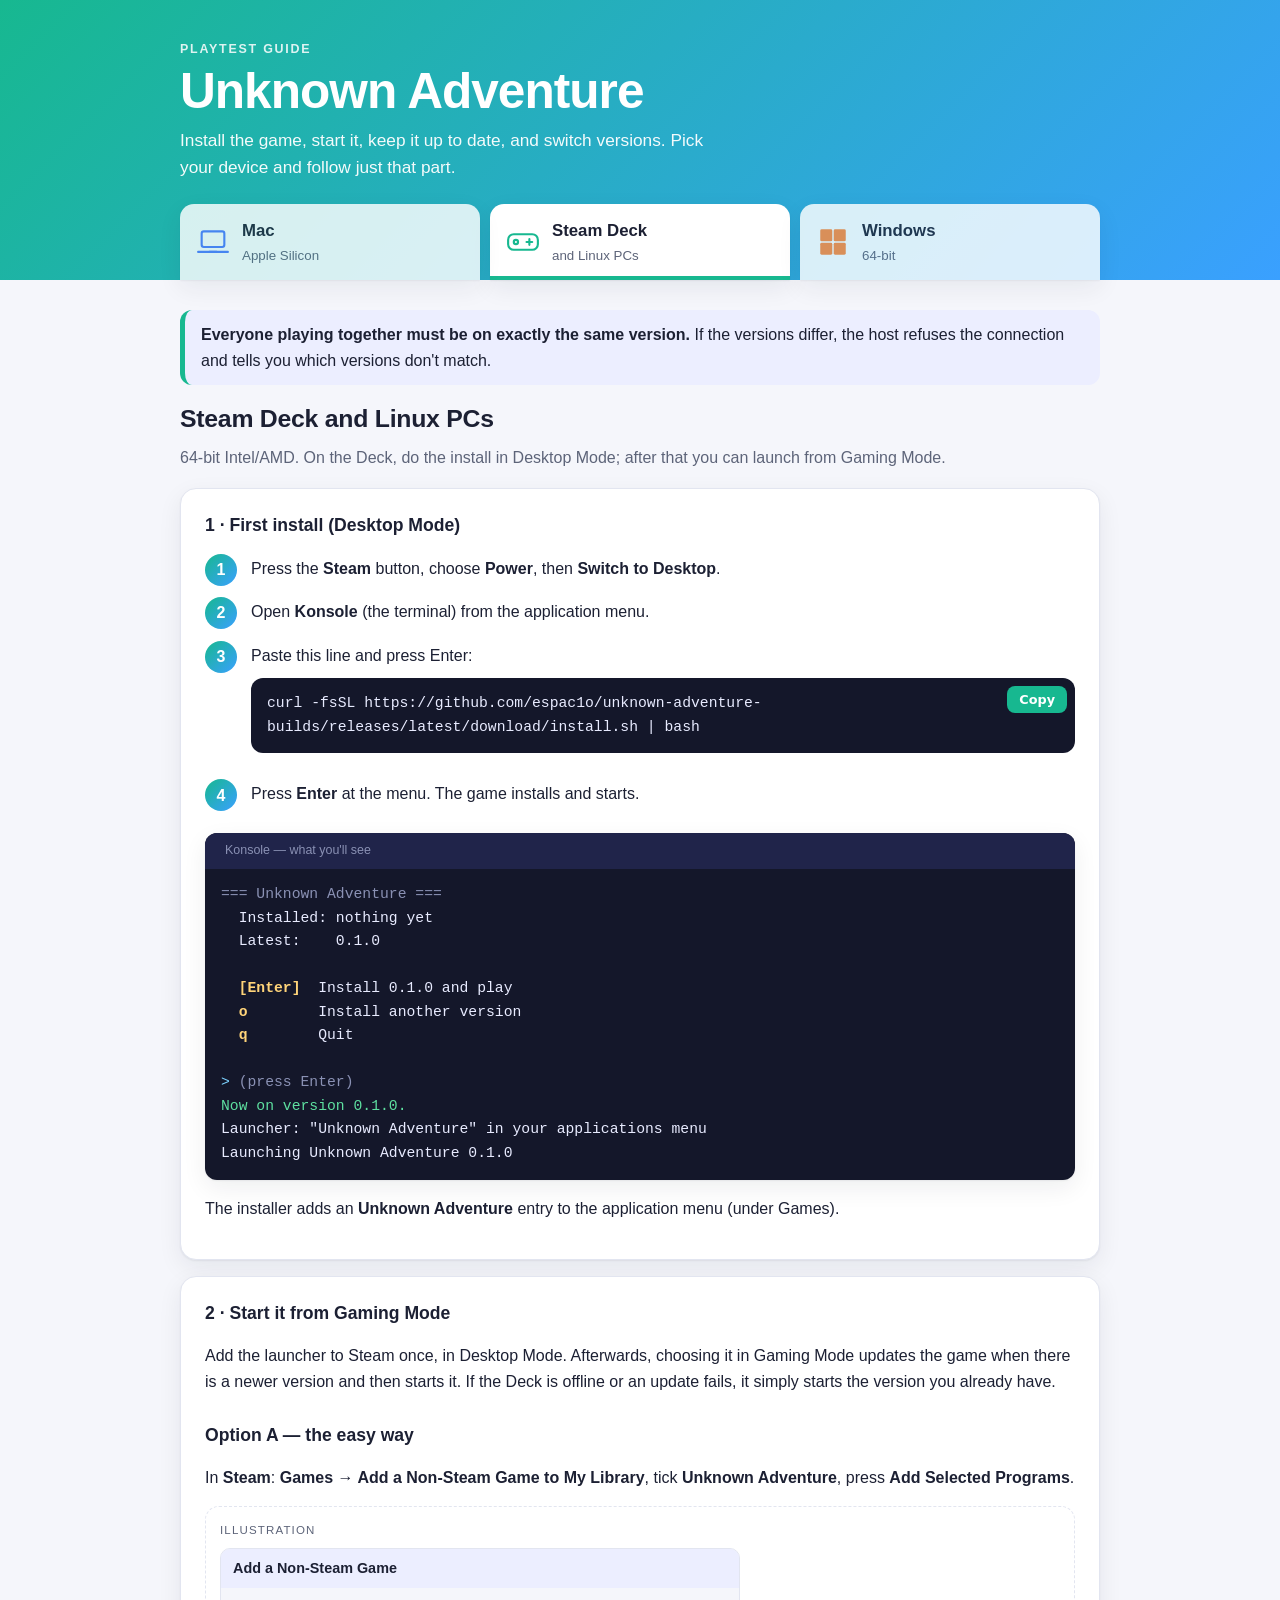
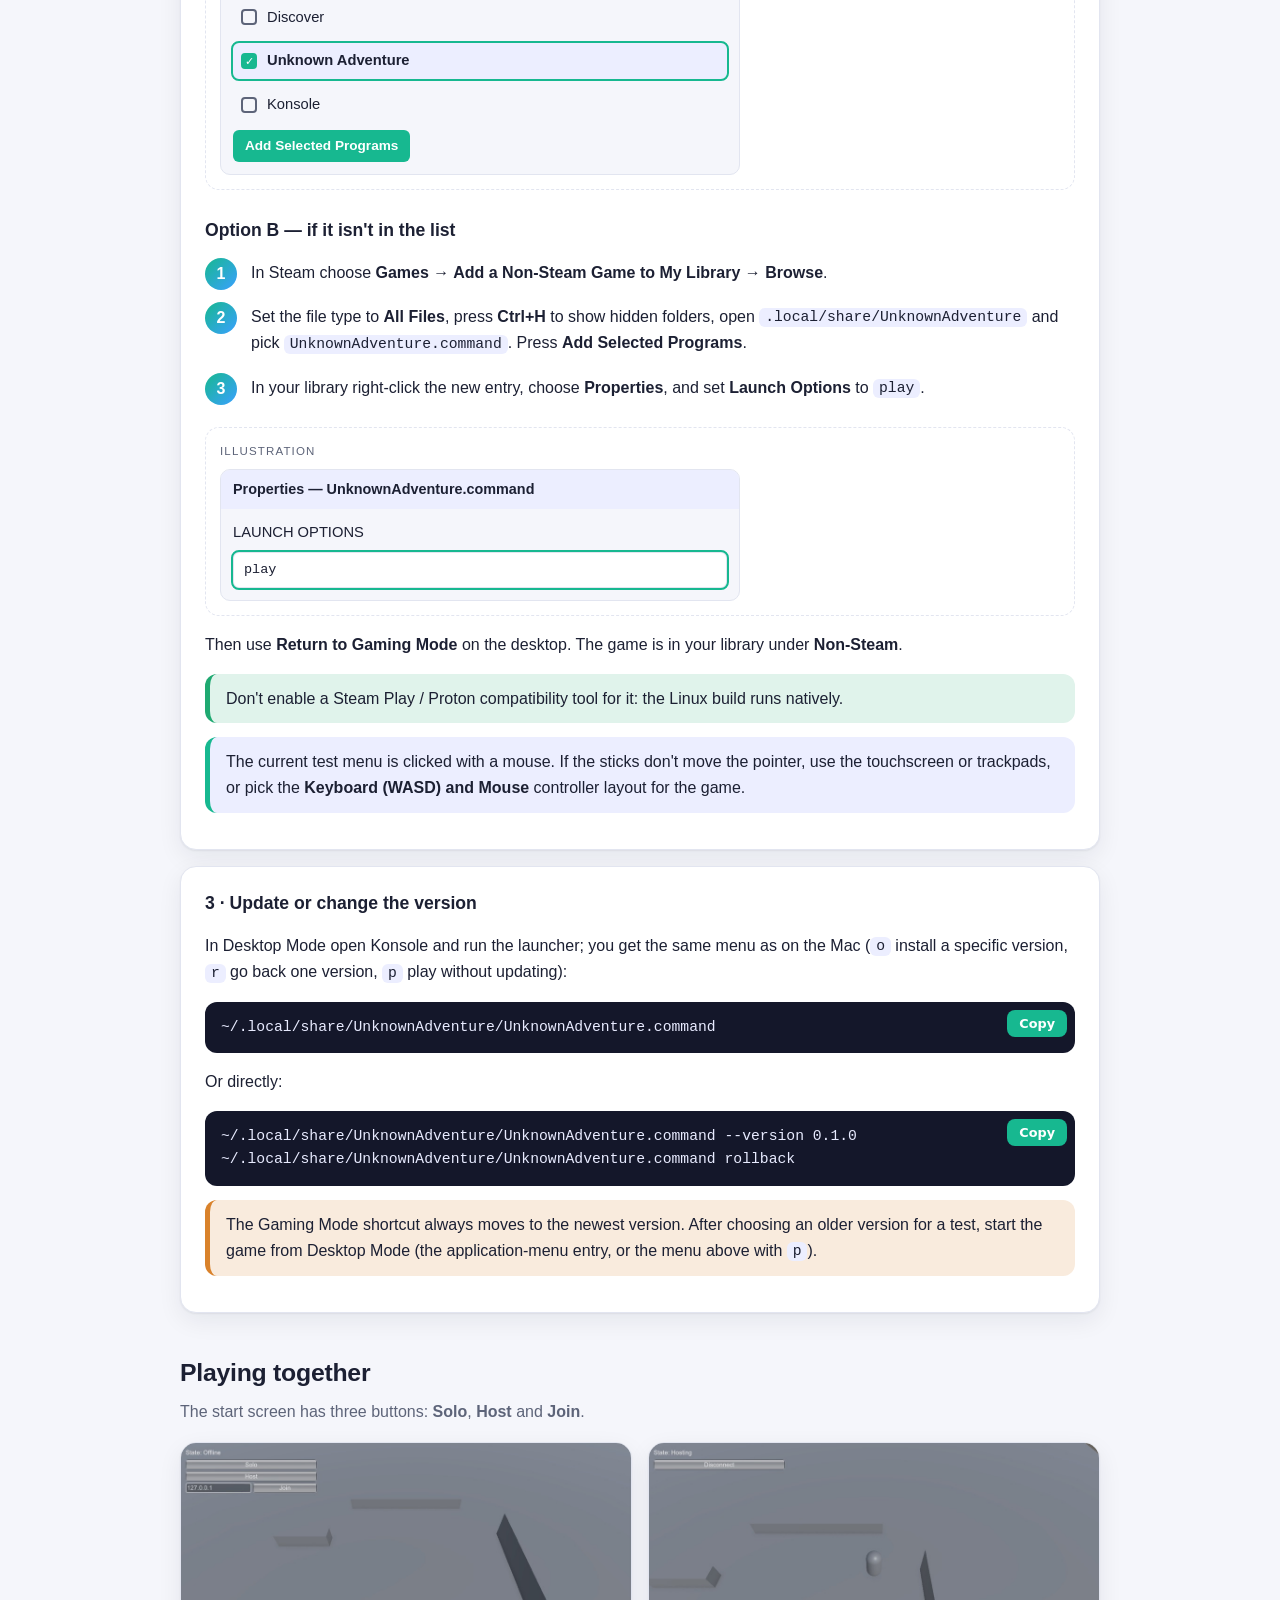
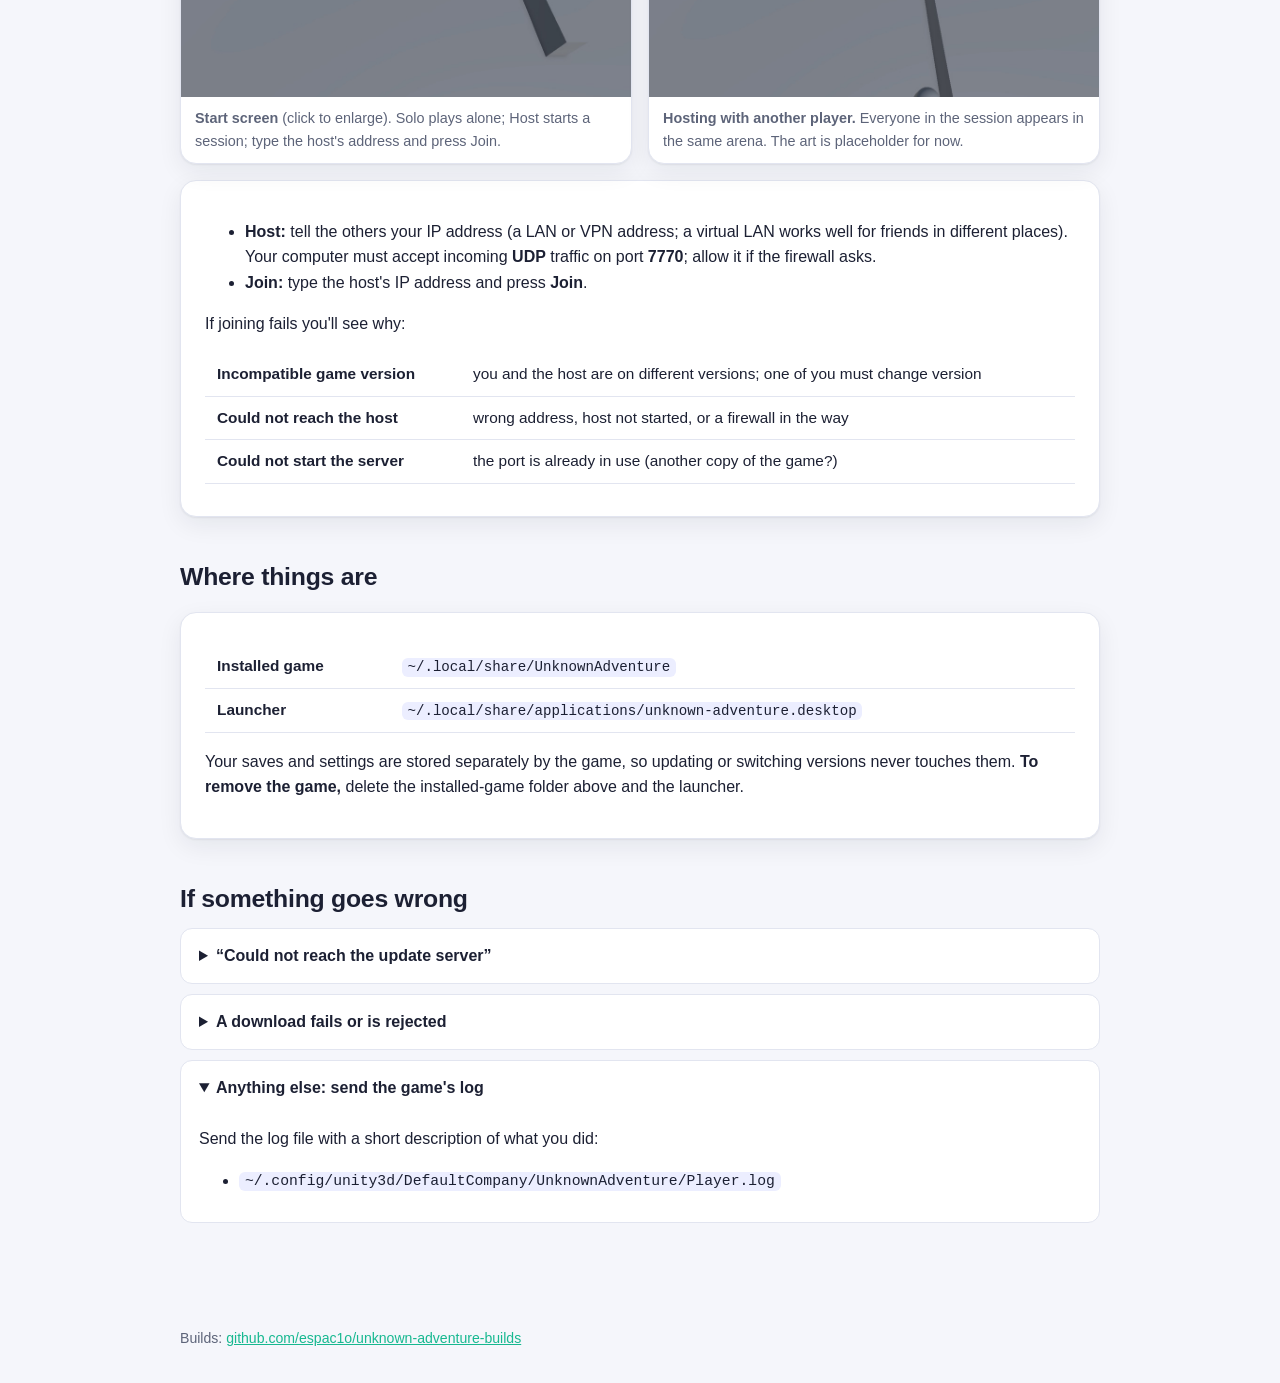
==== index.html @ d1706d29 "Update tester guide" ====
<!doctype html>
<html lang="en">
<head>
<meta charset="utf-8">
<meta name="viewport" content="width=device-width, initial-scale=1">
<title>Unknown Adventure Playtest Guide</title>
<meta name="color-scheme" content="light dark">
<style>
:root {
  --bg: #f5f6fb; --surface: #ffffff; --ink: #1c2033; --muted: #5d6479; --line: #e2e5f0;
  --term-bg: #14172a; --term-ink: #e8ebff; --term-dim: #8a91b4; --term-bar: #20244a;
  --accent: #5b6cff; --accent-2: #a45bff; --accent-soft: #eceeff;
  --ok: #1fa971; --warn: #d9822b;
  --radius: 16px; --shadow: 0 1px 2px rgba(20,23,42,.06), 0 8px 24px rgba(20,23,42,.07);
}
@media (prefers-color-scheme: dark) {
  :root {
    --bg: #0f1120; --surface: #181b30; --ink: #eceeff; --muted: #a2a8c6; --line: #2a2e4d;
    --term-bg: #0a0b17; --term-ink: #e8ebff; --term-dim: #7d84a8; --term-bar: #1d2142;
    --accent-soft: #232852; --shadow: 0 1px 2px rgba(0,0,0,.4), 0 8px 24px rgba(0,0,0,.35);
  }
}
body[data-selected="mac"]     { --accent: #4f7cff; --accent-2: #9b5cff; }
body[data-selected="deck"]    { --accent: #17b890; --accent-2: #3aa0ff; }
body[data-selected="windows"] { --accent: #ff8a3d; --accent-2: #ff4f7b; }

* { box-sizing: border-box; }
html { scroll-behavior: smooth; }
body { margin: 0; background: var(--bg); color: var(--ink); line-height: 1.6;
  font: 16px/1.6 -apple-system, BlinkMacSystemFont, "Segoe UI", Roboto, "Helvetica Neue", Arial, sans-serif; }
.wrap { width: min(920px, 100% - 32px); margin-inline: auto; }
a { color: var(--accent); }
code, pre, .mono { font-family: ui-monospace, SFMono-Regular, Menlo, Consolas, monospace; font-size: .92em; }
p code, li code, td code { background: var(--accent-soft); padding: .1em .4em; border-radius: 6px; }

/* Hero */
.hero { background: linear-gradient(135deg, var(--accent), var(--accent-2)); color: #fff; padding: 40px 0 0; transition: background .3s; }
.kicker { margin: 0; text-transform: uppercase; letter-spacing: .14em; font-size: .78rem; opacity: .85; font-weight: 600; }
h1 { margin: 4px 0 8px; font-size: clamp(2rem, 6vw, 3.1rem); line-height: 1.1; letter-spacing: -.02em; }
.lead { margin: 0 0 22px; max-width: 56ch; opacity: .95; font-size: 1.08rem; }
.picker { display: grid; grid-template-columns: repeat(3, 1fr); gap: 10px; margin-bottom: -26px; position: relative; }
.picker button { all: unset; box-sizing: border-box; cursor: pointer; background: var(--surface); color: var(--ink); border-radius: 14px 14px 0 0;
  padding: 14px 16px; display: grid; grid-template-columns: auto 1fr; column-gap: 12px; align-items: center;
  box-shadow: var(--shadow); opacity: .82; transition: transform .15s, opacity .15s; }
.picker button:hover { opacity: 1; transform: translateY(-2px); }
.picker button:focus-visible { outline: 3px solid #fff; outline-offset: 2px; }
.picker button[aria-pressed="true"] { opacity: 1; box-shadow: 0 -4px 0 var(--accent) inset, var(--shadow); }
.picker svg { width: 34px; height: 34px; grid-row: span 2; color: var(--accent); }
.picker button:nth-child(1) svg { color: #4f7cff; } .picker button:nth-child(2) svg { color: #17b890; } .picker button:nth-child(3) svg { color: #ff8a3d; }
.picker b { font-size: 1.05rem; } .picker small { color: var(--muted); }
.meta { margin: 0 0 18px; padding: 0; font-size: .92rem; opacity: .92; }
.badge { display: inline-block; background: rgba(255,255,255,.22); border-radius: 999px; padding: 1px 10px; font-weight: 600; color: #fff; text-decoration: none; }

main { padding: 56px 0 64px; }
section { margin-bottom: 40px; }
h2 { font-size: 1.55rem; margin: 0 0 6px; letter-spacing: -.01em; }
h3 { font-size: 1.1rem; margin: 26px 0 6px; }
.sub { color: var(--muted); margin: 0 0 18px; }
.card { background: var(--surface); border-radius: var(--radius); box-shadow: var(--shadow); padding: 22px 24px; margin: 16px 0; border: 1px solid var(--line); }
.card > h3:first-child { margin-top: 0; }

/* device filtering */
body[data-selected="mac"]     [data-device]:not([data-device~="mac"]),
body[data-selected="deck"]    [data-device]:not([data-device~="deck"]),
body[data-selected="windows"] [data-device]:not([data-device~="windows"]) { display: none; }
body:not([data-selected="none"]) #prompt { display: none; }
body[data-selected="none"] [data-device] { display: none; }
#prompt { text-align: center; padding: 40px 20px; }

/* steps */
ol.steps { list-style: none; counter-reset: s; padding: 0; margin: 12px 0 0; }
ol.steps > li { counter-increment: s; position: relative; padding: 4px 0 14px 46px; }
ol.steps > li::before { content: counter(s); position: absolute; left: 0; top: 2px; width: 32px; height: 32px; border-radius: 50%;
  background: linear-gradient(135deg, var(--accent), var(--accent-2)); color: #fff; font-weight: 700; display: grid; place-items: center; }

/* command blocks */
.cmd { position: relative; background: var(--term-bg); color: var(--term-ink); border-radius: 12px; margin: 10px 0; }
.cmd pre { margin: 0; padding: 14px 92px 14px 16px; white-space: pre-wrap; overflow-wrap: anywhere; }
.cmd .copy { position: absolute; top: 8px; right: 8px; cursor: pointer; border: 0; border-radius: 8px; padding: 6px 12px; font: 600 .8rem system-ui, sans-serif;
  background: var(--accent); color: #fff; }
.cmd .copy:hover { filter: brightness(1.1); } .cmd .copy:focus-visible { outline: 3px solid var(--accent-2); outline-offset: 2px; }
.cmd .copy.done { background: var(--ok); }

/* faux terminal */
.term { background: var(--term-bg); color: var(--term-ink); border-radius: 12px; overflow: hidden; margin: 12px 0; box-shadow: var(--shadow); }
.term .bar { background: var(--term-bar); padding: 8px 12px; display: flex; gap: 7px; align-items: center; font-size: .78rem; color: var(--term-dim); }
.term .bar i { width: 11px; height: 11px; border-radius: 50%; background: #ff5f57; } .term .bar i:nth-child(2) { background: #febc2e; } .term .bar i:nth-child(3) { background: #28c840; }
.term .bar span { margin-left: 8px; }
.term pre { margin: 0; padding: 14px 16px; overflow-x: auto; }
.term .k { color: #ffd479; font-weight: 700; } .term .dim { color: var(--term-dim); } .term .ok { color: #5ee0a0; } .term .p { color: #7dd3ff; }
.caption { font-size: .85rem; color: var(--muted); margin: 2px 0 14px; }

/* tables */
table { border-collapse: collapse; width: 100%; margin: 10px 0; font-size: .96rem; }
th, td { text-align: left; padding: 9px 12px; border-bottom: 1px solid var(--line); vertical-align: top; }
th { color: var(--muted); font-weight: 600; font-size: .85rem; text-transform: uppercase; letter-spacing: .05em; }
td:first-child { white-space: nowrap; font-weight: 600; }
.keys td:first-child code { font-weight: 700; }

/* callouts */
.note, .warn, .tip { border-radius: 12px; padding: 12px 16px; margin: 14px 0; border-left: 5px solid; }
.note { background: var(--accent-soft); border-color: var(--accent); }
.tip  { background: color-mix(in srgb, var(--ok) 14%, var(--surface)); border-color: var(--ok); }
.warn { background: color-mix(in srgb, var(--warn) 16%, var(--surface)); border-color: var(--warn); }
.note > :first-child, .warn > :first-child, .tip > :first-child { margin-top: 0; } .note > :last-child, .warn > :last-child, .tip > :last-child { margin-bottom: 0; }

/* figures and illustrations */
.shots { display: grid; grid-template-columns: 1fr 1fr; gap: 16px; margin: 16px 0; }
figure { margin: 0; background: var(--surface); border-radius: var(--radius); overflow: hidden; box-shadow: var(--shadow); border: 1px solid var(--line); }
figure img { display: block; width: 100%; height: auto; }
figcaption { padding: 10px 14px; font-size: .9rem; color: var(--muted); }
.illus { background: var(--surface); border: 1px dashed var(--line); border-radius: 14px; padding: 14px; margin: 12px 0; }
.illus .label { font-size: .72rem; text-transform: uppercase; letter-spacing: .1em; color: var(--muted); margin: 0 0 8px; }
.spot { display: grid; gap: 8px; max-width: 460px; }
.spot .search { border-radius: 14px; background: var(--accent-soft); padding: 12px 16px; font-size: 1.15rem; display: flex; gap: 10px; align-items: center; }
.spot .row { border-radius: 10px; padding: 8px 12px; display: flex; gap: 12px; align-items: center; background: var(--accent); color: #fff; }
.spot .icon { width: 30px; height: 30px; border-radius: 8px; background: linear-gradient(135deg, #7b5cff, #3ad0ff); }
.dialog { border: 1px solid var(--line); border-radius: 10px; overflow: hidden; background: var(--bg); max-width: 520px; }
.dialog .title { background: var(--accent-soft); padding: 8px 12px; font-weight: 600; font-size: .9rem; }
.dialog .body { padding: 12px; font-size: .92rem; display: grid; gap: 8px; }
.dialog .item { display: flex; gap: 10px; align-items: center; padding: 6px 8px; border-radius: 6px; }
.dialog .item.sel { background: var(--accent-soft); outline: 2px solid var(--accent); }
.box { width: 16px; height: 16px; border-radius: 4px; border: 2px solid var(--muted); display: inline-grid; place-items: center; font-size: 11px; line-height: 1; }
.box.on { background: var(--accent); border-color: var(--accent); color: #fff; }
.field { border: 1px solid var(--line); border-radius: 6px; padding: 6px 10px; background: var(--surface); }
.field.hl { outline: 2px solid var(--accent); }
.btn { display: inline-block; background: var(--accent); color: #fff; border-radius: 6px; padding: 5px 12px; font-weight: 600; font-size: .85rem; }

figure img { cursor: zoom-in; }
.lightbox { position: fixed; inset: 0; background: rgba(8,9,20,.88); display: none; align-items: center; justify-content: center; padding: 16px; z-index: 50; cursor: zoom-out; }
.lightbox.open { display: flex; }
.lightbox img { max-width: 100%; max-height: 100%; border-radius: 10px; box-shadow: 0 10px 40px rgba(0,0,0,.5); }
details { background: var(--surface); border: 1px solid var(--line); border-radius: 12px; padding: 4px 18px; margin: 10px 0; }
summary { cursor: pointer; font-weight: 600; padding: 10px 0; }
details[open] { padding-bottom: 12px; }
footer { color: var(--muted); font-size: .88rem; padding: 0 0 40px; }

@media (max-width: 640px) {
  .picker { grid-template-columns: 1fr; margin-bottom: -26px; gap: 6px; }
  .picker button { border-radius: 12px; padding: 10px 14px; }
  .shots { grid-template-columns: 1fr; }
  td:first-child { white-space: normal; }
  .card { padding: 18px 16px; }
}
@media (prefers-reduced-motion: reduce) { * { transition: none !important; scroll-behavior: auto !important; } }
</style>
</head>
<body data-selected="none">

<header class="hero">
  <div class="wrap">
    <p class="kicker">Playtest guide</p>
    <h1>Unknown Adventure</h1>
    <p class="lead">Install the game, start it, keep it up to date, and switch versions. Pick your device and follow just that part.</p>
    <p class="meta"  style="display:none" id="latestLine">Latest version: <a class="badge" id="latest" href="https://github.com/espac1o/unknown-adventure-builds/releases/latest">…</a></p>
    <div class="picker" role="group" aria-label="Choose your device">
      <button type="button" data-pick="mac" aria-pressed="false">
        <svg viewBox="0 0 48 48" fill="none" stroke="currentColor" stroke-width="3" stroke-linecap="round" stroke-linejoin="round" aria-hidden="true"><rect x="8" y="9" width="32" height="22" rx="3"/><path d="M3 38h42"/><path d="M19 38h10"/></svg>
        <b>Mac</b><small>Apple Silicon</small>
      </button>
      <button type="button" data-pick="deck" aria-pressed="false">
        <svg viewBox="0 0 48 48" fill="none" stroke="currentColor" stroke-width="3" stroke-linecap="round" stroke-linejoin="round" aria-hidden="true"><rect x="3" y="13" width="42" height="22" rx="8"/><circle cx="14" cy="24" r="3"/><path d="M33 20v8M29 24h8"/></svg>
        <b>Steam Deck</b><small>and Linux PCs</small>
      </button>
      <button type="button" data-pick="windows" aria-pressed="false">
        <svg viewBox="0 0 48 48" fill="currentColor" aria-hidden="true"><rect x="6" y="6" width="17" height="17" rx="2"/><rect x="25" y="6" width="17" height="17" rx="2"/><rect x="6" y="25" width="17" height="17" rx="2"/><rect x="25" y="25" width="17" height="17" rx="2"/></svg>
        <b>Windows</b><small>64-bit</small>
      </button>
    </div>
  </div>
</header>

<main class="wrap">

  <section id="prompt" class="card">
    <h2>Pick your device above</h2>
    <p class="sub">The steps differ for Mac, Steam Deck / Linux, and Windows.</p>
  </section>

  <div class="note" data-device="mac deck windows" style="margin-top:0">
    <p><b>Everyone playing together must be on exactly the same version.</b> If the versions differ, the host refuses the connection and tells you which versions don't match.</p>
  </div>

  <!-- ===================== MAC ===================== -->
  <section data-device="mac">
    <h2>Mac (Apple Silicon)</h2>
    <p class="sub">M1 or newer. Intel Macs are not supported.</p>

    <div class="card">
      <h3>1 · First install</h3>
      <ol class="steps">
        <li>Open <b>Terminal</b>: press <b>⌘ Space</b>, type <i>Terminal</i>, press Enter.</li>
        <li>Paste this line and press Enter:
          <div class="cmd"><pre>curl -fsSL https://github.com/espac1o/unknown-adventure-builds/releases/latest/download/install.sh | bash</pre><button class="copy" type="button">Copy</button></div>
        </li>
        <li>A small menu appears. Press <b>Enter</b>. The game installs and starts.</li>
      </ol>
      <div class="term"><div class="bar"><i></i><i></i><i></i><span>Terminal — what you'll see</span></div><pre><span class="dim">=== Unknown Adventure ===</span>
  Installed: nothing yet
  Latest:    0.1.0

  <span class="k">[Enter]</span>  Install 0.1.0 and play
  <span class="k">o</span>        Install another version
  <span class="k">s</span>        Show install folder
  <span class="k">q</span>        Quit

<span class="p">&gt;</span> <span class="dim">(press Enter)</span>
Installing 0.1.0 (was: nothing)
<span class="ok">Now on version 0.1.0.</span>
Launcher: ~/Applications/Unknown Adventure.app
Launching Unknown Adventure 0.1.0</pre></div>
      <details>
        <summary>Prefer double-clicking instead of Terminal?</summary>
        <p>Download <code>UnknownAdventure-installer-macos.zip</code> from the <a href="https://github.com/espac1o/unknown-adventure-builds/releases/latest">latest release</a>, unzip it, and open <code>UnknownAdventure.command</code>. The first time, macOS asks for confirmation because the file came from a browser: right-click it, choose <b>Open</b>, then <b>Open</b> again.</p>
      </details>
    </div>

    <div class="card">
      <h3>2 · Start it later</h3>
      <p>The installer created a launcher called <b>Unknown Adventure</b> in your <code>Applications</code> folder. Press <b>⌘ Space</b>, type its name, press Enter. A Terminal window opens with the menu; press <b>Enter</b> again. This checks for a new version, installs it if there is one, and starts the game.</p>
      <div class="illus"><p class="label">Illustration</p>
        <div class="spot"><div class="search">🔍 <span>Unknown Adventure</span></div><div class="row"><span class="icon"></span><span>Unknown Adventure <small>— Application</small></span></div></div>
      </div>
    </div>

    <div class="card">
      <h3>3 · Update or change the version</h3>
      <p>Open the launcher and use the menu:</p>
      <table class="keys">
        <tr><td><code>Enter</code></td><td>update to the newest version and play</td></tr>
        <tr><td><code>p</code></td><td>play the installed version without checking for updates</td></tr>
        <tr><td><code>o</code></td><td>install a different version: it lists the available ones, then type one, for example <code>0.1.0</code></td></tr>
        <tr><td><code>r</code></td><td>go back to the previous version</td></tr>
        <tr><td><code>s</code> / <code>q</code></td><td>show where the game is installed / quit</td></tr>
      </table>
      <p>Or straight from Terminal, without the menu:</p>
      <div class="cmd"><pre>"$HOME/Library/Application Support/UnknownAdventure/UnknownAdventure.command" --version 0.1.0
"$HOME/Library/Application Support/UnknownAdventure/UnknownAdventure.command" rollback</pre><button class="copy" type="button">Copy</button></div>
      <p class="caption">The two newest versions stay on disk, so going back is instant.</p>
    </div>
  </section>

  <!-- ===================== DECK ===================== -->
  <section data-device="deck">
    <h2>Steam Deck and Linux PCs</h2>
    <p class="sub">64-bit Intel/AMD. On the Deck, do the install in Desktop Mode; after that you can launch from Gaming Mode.</p>

    <div class="card">
      <h3>1 · First install (Desktop Mode)</h3>
      <ol class="steps">
        <li>Press the <b>Steam</b> button, choose <b>Power</b>, then <b>Switch to Desktop</b>.</li>
        <li>Open <b>Konsole</b> (the terminal) from the application menu.</li>
        <li>Paste this line and press Enter:
          <div class="cmd"><pre>curl -fsSL https://github.com/espac1o/unknown-adventure-builds/releases/latest/download/install.sh | bash</pre><button class="copy" type="button">Copy</button></div>
        </li>
        <li>Press <b>Enter</b> at the menu. The game installs and starts.</li>
      </ol>
      <div class="term"><div class="bar"><span>Konsole — what you'll see</span></div><pre><span class="dim">=== Unknown Adventure ===</span>
  Installed: nothing yet
  Latest:    0.1.0

  <span class="k">[Enter]</span>  Install 0.1.0 and play
  <span class="k">o</span>        Install another version
  <span class="k">q</span>        Quit

<span class="p">&gt;</span> <span class="dim">(press Enter)</span>
<span class="ok">Now on version 0.1.0.</span>
Launcher: "Unknown Adventure" in your applications menu
Launching Unknown Adventure 0.1.0</pre></div>
      <p>The installer adds an <b>Unknown Adventure</b> entry to the application menu (under Games).</p>
    </div>

    <div class="card">
      <h3>2 · Start it from Gaming Mode</h3>
      <p>Add the launcher to Steam once, in Desktop Mode. Afterwards, choosing it in Gaming Mode updates the game when there is a newer version and then starts it. If the Deck is offline or an update fails, it simply starts the version you already have.</p>

      <h3>Option A — the easy way</h3>
      <p>In <b>Steam</b>: <b>Games → Add a Non-Steam Game to My Library</b>, tick <b>Unknown Adventure</b>, press <b>Add Selected Programs</b>.</p>
      <div class="illus"><p class="label">Illustration</p>
        <div class="dialog"><div class="title">Add a Non-Steam Game</div><div class="body">
          <div class="item"><span class="box"></span> Discover</div>
          <div class="item sel"><span class="box on">✓</span> <b>Unknown Adventure</b></div>
          <div class="item"><span class="box"></span> Konsole</div>
          <div><span class="btn">Add Selected Programs</span></div>
        </div></div>
      </div>

      <h3>Option B — if it isn't in the list</h3>
      <ol class="steps">
        <li>In Steam choose <b>Games → Add a Non-Steam Game to My Library → Browse</b>.</li>
        <li>Set the file type to <b>All Files</b>, press <b>Ctrl+H</b> to show hidden folders, open <code>.local/share/UnknownAdventure</code> and pick <code>UnknownAdventure.command</code>. Press <b>Add Selected Programs</b>.</li>
        <li>In your library right-click the new entry, choose <b>Properties</b>, and set <b>Launch Options</b> to <code>play</code>.</li>
      </ol>
      <div class="illus"><p class="label">Illustration</p>
        <div class="dialog"><div class="title">Properties — UnknownAdventure.command</div><div class="body">
          <div>LAUNCH OPTIONS</div><div class="field hl mono">play</div>
        </div></div>
      </div>
      <p>Then use <b>Return to Gaming Mode</b> on the desktop. The game is in your library under <b>Non-Steam</b>.</p>
      <div class="tip"><p>Don't enable a Steam Play / Proton compatibility tool for it: the Linux build runs natively.</p></div>
      <div class="note"><p>The current test menu is clicked with a mouse. If the sticks don't move the pointer, use the touchscreen or trackpads, or pick the <b>Keyboard (WASD) and Mouse</b> controller layout for the game.</p></div>
    </div>

    <div class="card">
      <h3>3 · Update or change the version</h3>
      <p>In Desktop Mode open Konsole and run the launcher; you get the same menu as on the Mac (<code>o</code> install a specific version, <code>r</code> go back one version, <code>p</code> play without updating):</p>
      <div class="cmd"><pre>~/.local/share/UnknownAdventure/UnknownAdventure.command</pre><button class="copy" type="button">Copy</button></div>
      <p>Or directly:</p>
      <div class="cmd"><pre>~/.local/share/UnknownAdventure/UnknownAdventure.command --version 0.1.0
~/.local/share/UnknownAdventure/UnknownAdventure.command rollback</pre><button class="copy" type="button">Copy</button></div>
      <div class="warn"><p>The Gaming Mode shortcut always moves to the newest version. After choosing an older version for a test, start the game from Desktop Mode (the application-menu entry, or the menu above with <code>p</code>).</p></div>
    </div>
  </section>

  <!-- ===================== WINDOWS ===================== -->
  <section data-device="windows">
    <h2>Windows</h2>
    <p class="sub">64-bit. There is no installer for Windows yet; you download and unzip a build.</p>

    <div class="card">
      <h3>Install</h3>
      <ol class="steps">
        <li>Open the <a href="https://github.com/espac1o/unknown-adventure-builds/releases/latest">latest release page</a>.</li>
        <li>Under <b>Assets</b>, download <code>UnknownAdventure-&lt;version&gt;-windows.zip</code>.</li>
        <li>Unzip it into a folder of your choice and run <code>UnknownAdventure.exe</code>.</li>
      </ol>
      <div class="warn"><p>Windows may show <b>“Windows protected your PC”</b> because the game isn't signed yet. This is a test build: if you trust the source, choose <b>More info</b>, then <b>Run anyway</b>.</p></div>
    </div>

    <div class="card">
      <h3>Update or change the version</h3>
      <p>Download the zip for the version you want from the <a href="https://github.com/espac1o/unknown-adventure-builds/releases">Releases page</a> (pick a version, use its <b>Assets</b> list), unzip it into a <b>new folder</b>, and run it from there. You can keep several versions side by side and delete old folders yourself.</p>
    </div>
  </section>

  <!-- ===================== PLAYING TOGETHER ===================== -->
  <section id="together" data-device="mac deck windows">
    <h2>Playing together</h2>
    <p class="sub">The start screen has three buttons: <b>Solo</b>, <b>Host</b> and <b>Join</b>.</p>
    <div class="shots">
      <figure><img alt="The start screen of the game: Solo, Host, and Join buttons with an address field, over a plain test arena" src="[data-uri]"><figcaption><b>Start screen</b> (click to enlarge). Solo plays alone; Host starts a session; type the host's address and press Join.</figcaption></figure>
      <figure><img alt="Hosting: the state reads Hosting, a Disconnect button, and two capsule players in the arena" src="[data-uri]"><figcaption><b>Hosting with another player.</b> Everyone in the session appears in the same arena. The art is placeholder for now.</figcaption></figure>
    </div>
    <div class="card">
      <ul>
        <li><b>Host:</b> tell the others your IP address (a LAN or VPN address; a virtual LAN works well for friends in different places). Your computer must accept incoming <b>UDP</b> traffic on port <b>7770</b>; allow it if the firewall asks.</li>
        <li><b>Join:</b> type the host's IP address and press <b>Join</b>.</li>
      </ul>
      <p>If joining fails you'll see why:</p>
      <table>
        <tr><td>Incompatible game version</td><td>you and the host are on different versions; one of you must change version</td></tr>
        <tr><td>Could not reach the host</td><td>wrong address, host not started, or a firewall in the way</td></tr>
        <tr><td>Could not start the server</td><td>the port is already in use (another copy of the game?)</td></tr>
      </table>
    </div>
  </section>

  <!-- ===================== WHERE THINGS ARE ===================== -->
  <section id="where">
    <h2>Where things are</h2>
    <div class="card">
      <table>
        <tr data-device="mac"><td>Installed game</td><td><code>~/Library/Application Support/UnknownAdventure</code></td></tr>
        <tr data-device="mac"><td>Launcher</td><td><code>~/Applications/Unknown Adventure.app</code></td></tr>
        <tr data-device="deck"><td>Installed game</td><td><code>~/.local/share/UnknownAdventure</code></td></tr>
        <tr data-device="deck"><td>Launcher</td><td><code>~/.local/share/applications/unknown-adventure.desktop</code></td></tr>
        <tr data-device="windows"><td>Installed game</td><td>the folder you unzipped it into</td></tr>
      </table>
      <p data-device="mac deck">Your saves and settings are stored separately by the game, so updating or switching versions never touches them. <b>To remove the game,</b> delete the installed-game folder above and the launcher.</p>
    </div>
  </section>

  <!-- ===================== HELP ===================== -->
  <section id="help" data-device="mac deck windows">
    <h2>If something goes wrong</h2>
    <details data-device="mac"><summary>“needs an Apple Silicon Mac”</summary><p>The Mac build doesn't run on Intel Macs.</p></details>
    <details data-device="mac deck"><summary>“Could not reach the update server”</summary><p>You are offline or GitHub is unreachable. The installer starts the version you already have.</p></details>
    <details data-device="mac deck"><summary>A download fails or is rejected</summary><p>Nothing is changed; your installed version still works. Try again.</p></details>
    <details data-device="mac"><summary>The Mac asks about incoming network connections</summary><p>That's the firewall asking about hosting a session. Allow it if you want others to join you.</p></details>
    <details open><summary>Anything else: send the game's log</summary>
      <p>Send the log file with a short description of what you did:</p>
      <ul>
        <li data-device="mac"><code>~/Library/Logs/DefaultCompany/UnknownAdventure/Player.log</code></li>
        <li data-device="deck"><code>~/.config/unity3d/DefaultCompany/UnknownAdventure/Player.log</code></li>
        <li data-device="windows"><code>%USERPROFILE%\AppData\LocalLow\DefaultCompany\UnknownAdventure\Player.log</code></li>
      </ul>
    </details>
  </section>

</main>

<footer class="wrap">Builds: <a href="https://github.com/espac1o/unknown-adventure-builds/releases">github.com/espac1o/unknown-adventure-builds</a></footer>

<script>
(function () {
  var devices = ['mac', 'deck', 'windows'];
  var body = document.body;
  var buttons = document.querySelectorAll('[data-pick]');

  function detect() {
    var ua = navigator.userAgent || '';
    if (/Android|iPhone|iPad|iPod/.test(ua)) return null;
    if (/Mac/.test(ua)) return 'mac';
    if (/Windows/.test(ua)) return 'windows';
    if (/Linux|X11|CrOS|SteamOS/.test(ua)) return 'deck';
    return null;
  }

  function choose(device, remember) {
    body.setAttribute('data-selected', device || 'none');
    buttons.forEach(function (b) { b.setAttribute('aria-pressed', String(b.getAttribute('data-pick') === device)); });
    if (device && remember) {
      try { localStorage.setItem('ua-device', device); } catch (e) {}
      if (history.replaceState) history.replaceState(null, '', '#' + device);
    }
  }

  buttons.forEach(function (b) {
    b.addEventListener('click', function () { choose(b.getAttribute('data-pick'), true); window.scrollTo({ top: 0, behavior: 'smooth' }); });
  });

  var fromHash = location.hash.replace('#', '');
  var saved = null;
  try { saved = localStorage.getItem('ua-device'); } catch (e) {}
  var first = devices.indexOf(fromHash) >= 0 ? fromHash : (devices.indexOf(saved) >= 0 ? saved : detect());
  choose(first, false);

  // Copy buttons
  document.querySelectorAll('.cmd .copy').forEach(function (btn) {
    btn.addEventListener('click', function () {
      var text = btn.parentNode.querySelector('pre').innerText.trim();
      function done() { var old = btn.textContent; btn.textContent = 'Copied ✓'; btn.classList.add('done'); setTimeout(function () { btn.textContent = old; btn.classList.remove('done'); }, 1600); }
      function fallback() {
        var t = document.createElement('textarea'); t.value = text; t.style.position = 'fixed'; t.style.opacity = '0';
        document.body.appendChild(t); t.select(); try { document.execCommand('copy'); done(); } catch (e) {} document.body.removeChild(t);
      }
      if (navigator.clipboard && navigator.clipboard.writeText) navigator.clipboard.writeText(text).then(done, fallback); else fallback();
    });
  });

  // Click a screenshot to enlarge it; click again or press Escape to close.
  var box = document.createElement('div'); box.className = 'lightbox'; box.innerHTML = '<img alt="">'; document.body.appendChild(box);
  function closeBox() { box.classList.remove('open'); }
  document.querySelectorAll('figure img').forEach(function (img) {
    img.addEventListener('click', function () { var big = box.querySelector('img'); big.src = img.src; big.alt = img.alt; box.classList.add('open'); });
  });
  box.addEventListener('click', closeBox);
  document.addEventListener('keydown', function (e) { if (e.key === 'Escape') closeBox(); });

  // Latest version badge (silently skipped when offline)
  try {
    fetch('https://api.github.com/repos/espac1o/unknown-adventure-builds/releases/latest')
      .then(function (r) { return r.ok ? r.json() : null; })
      .then(function (j) {
        if (!j || !j.tag_name) return;
        var a = document.getElementById('latest');
        a.textContent = j.tag_name.replace(/^v/, '');
        a.href = j.html_url || a.href;
        document.getElementById('latestLine').style.display = '';
      }).catch(function () {});
  } catch (e) {}
})();
</script>
</body>
</html>
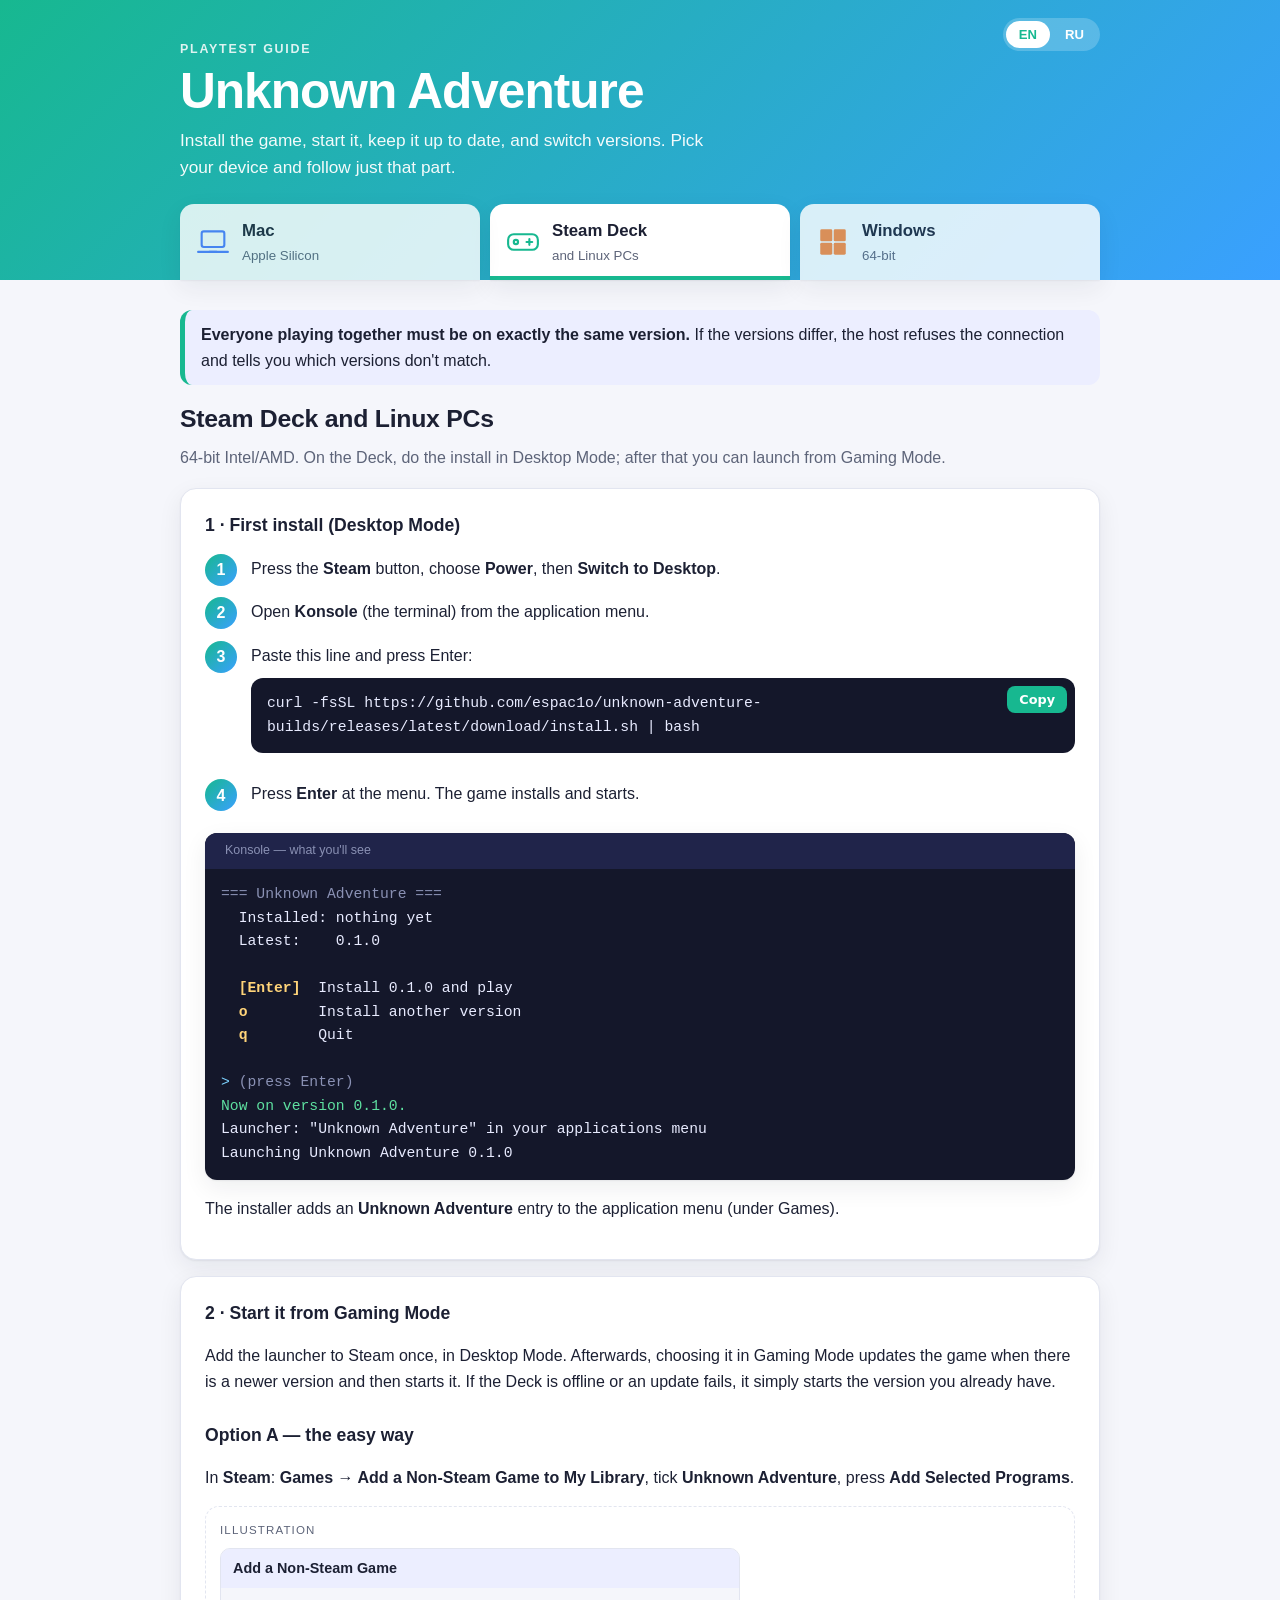
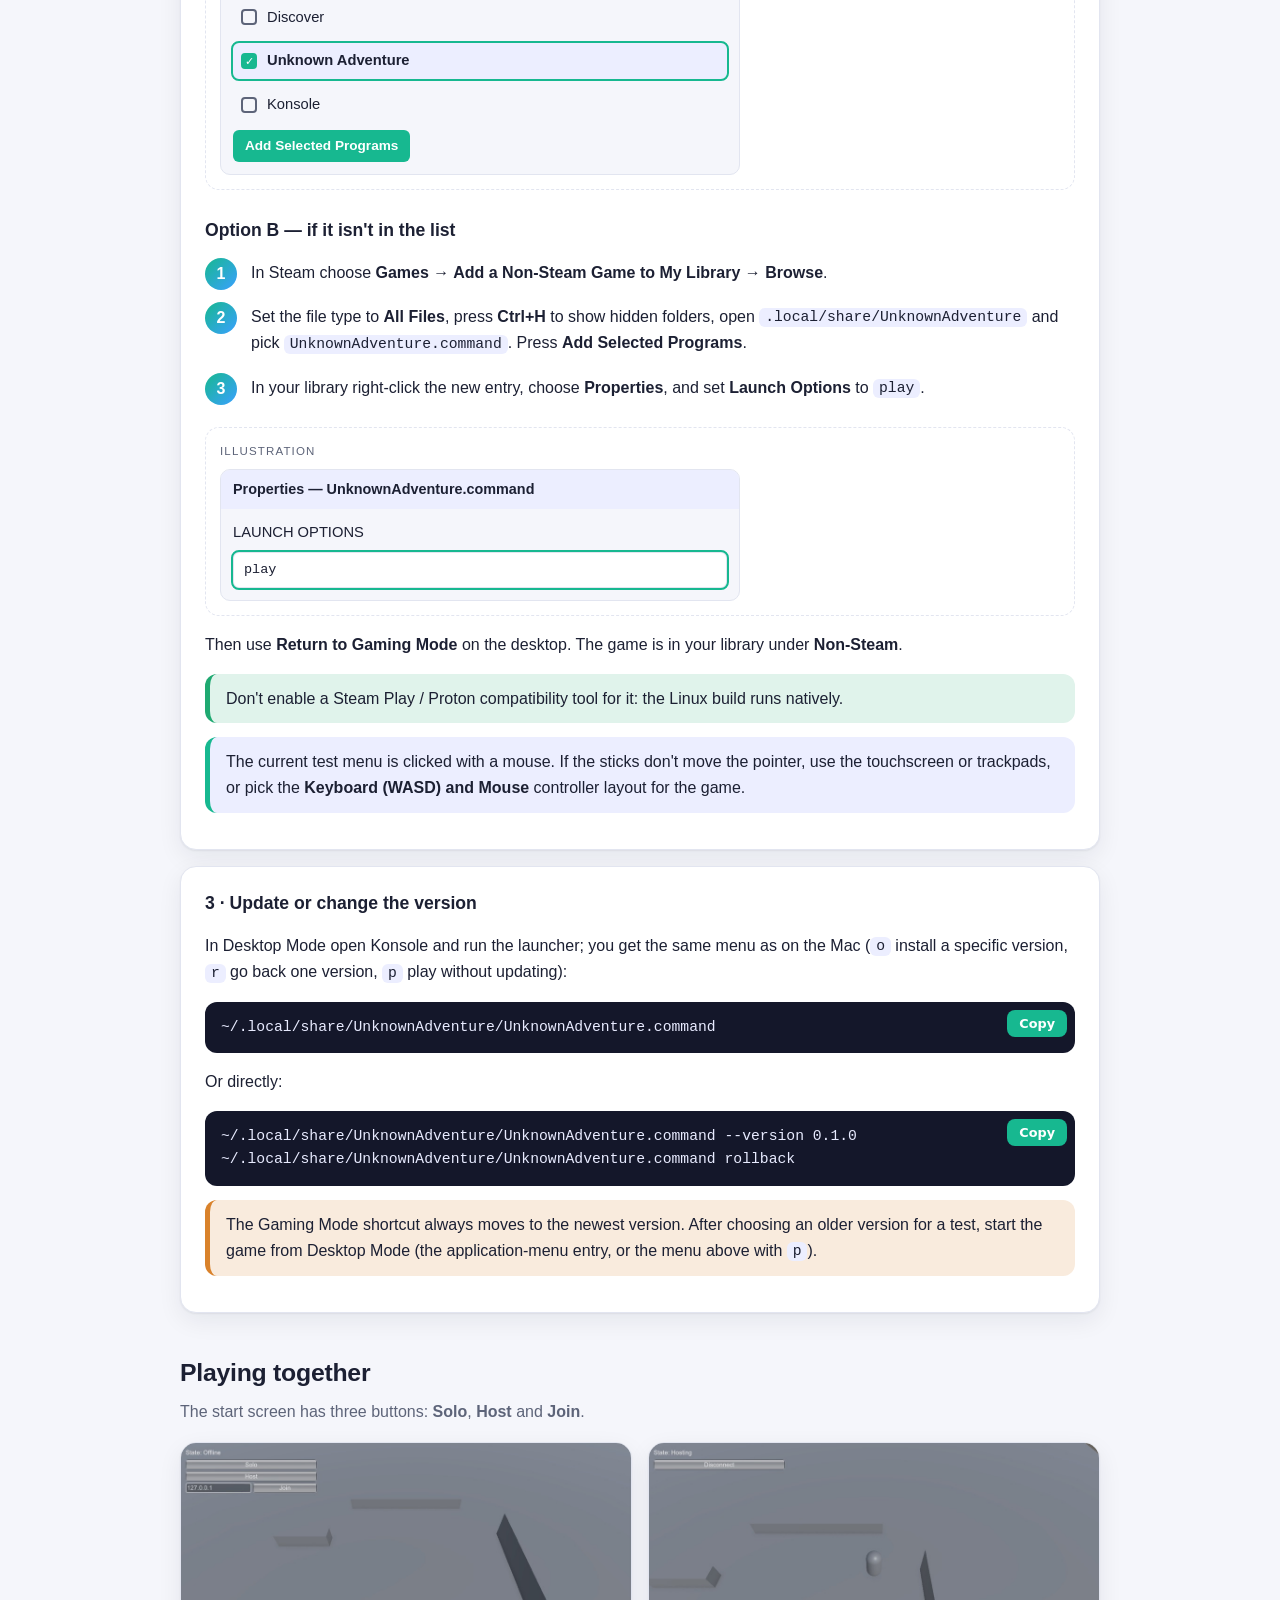
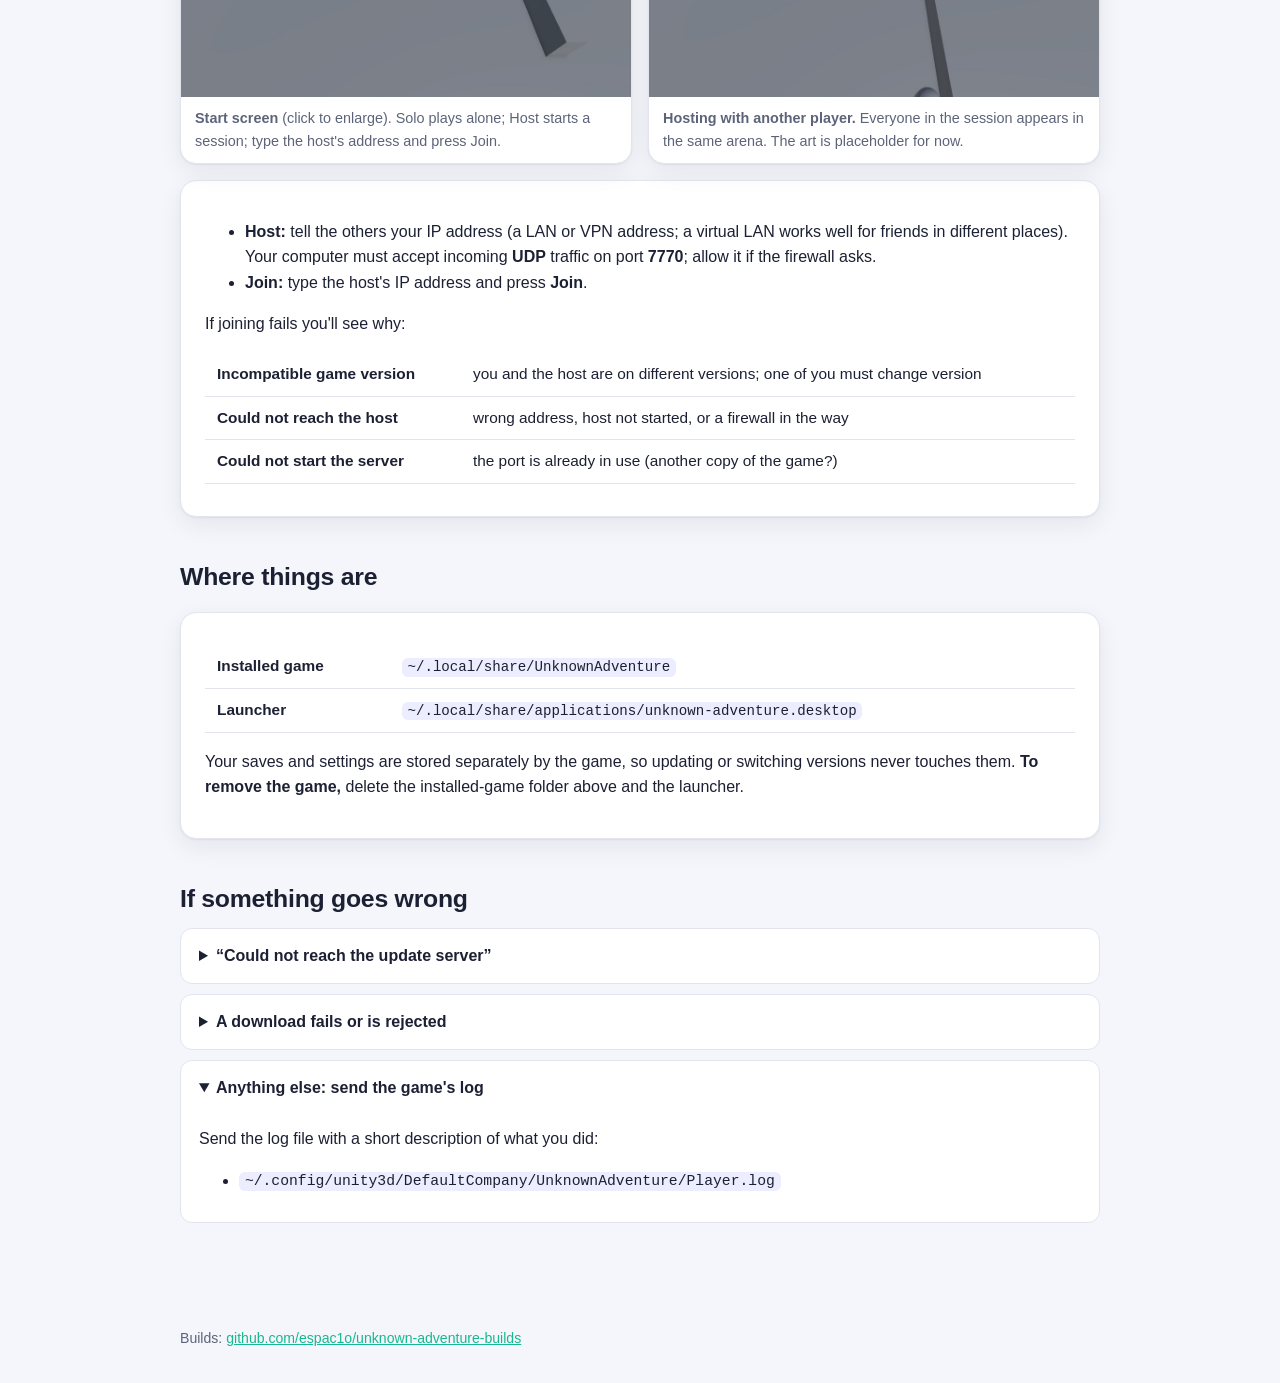
==== commit 996c78ec: "Update tester guide" ====
--- a/index.html
+++ b/index.html
@@ -35,6 +35,13 @@
 
 /* Hero */
 .hero { background: linear-gradient(135deg, var(--accent), var(--accent-2)); color: #fff; padding: 40px 0 0; transition: background .3s; }
+.hero .wrap { position: relative; }
+.lang { position: absolute; top: -22px; right: 0; display: flex; gap: 2px; background: rgba(255,255,255,.2); border-radius: 999px; padding: 3px; }
+.lang button { all: unset; box-sizing: border-box; cursor: pointer; padding: 3px 13px; border-radius: 999px; color: #fff; font-weight: 700; font-size: .82rem; }
+.lang button[aria-pressed="true"] { background: #fff; color: var(--accent); }
+.lang button:focus-visible { outline: 3px solid #fff; outline-offset: 2px; }
+.ru-only { display: none; }
+html[lang="ru"] .ru-only { display: block; }
 .kicker { margin: 0; text-transform: uppercase; letter-spacing: .14em; font-size: .78rem; opacity: .85; font-weight: 600; }
 h1 { margin: 4px 0 8px; font-size: clamp(2rem, 6vw, 3.1rem); line-height: 1.1; letter-spacing: -.02em; }
 .lead { margin: 0 0 22px; max-width: 56ch; opacity: .95; font-size: 1.08rem; }
@@ -149,10 +156,11 @@
 
 <header class="hero">
   <div class="wrap">
-    <p class="kicker">Playtest guide</p>
+    <div class="lang" role="group" aria-label="Language"><button type="button" data-lang="en" aria-pressed="true">EN</button><button type="button" data-lang="ru" aria-pressed="false">RU</button></div>
+    <p data-i18n="hero_kicker" class="kicker">Playtest guide</p>
     <h1>Unknown Adventure</h1>
-    <p class="lead">Install the game, start it, keep it up to date, and switch versions. Pick your device and follow just that part.</p>
-    <p class="meta"  style="display:none" id="latestLine">Latest version: <a class="badge" id="latest" href="https://github.com/espac1o/unknown-adventure-builds/releases/latest">…</a></p>
+    <p data-i18n="hero_lead" class="lead">Install the game, start it, keep it up to date, and switch versions. Pick your device and follow just that part.</p>
+    <p class="meta" style="display:none" id="latestLine"><span data-i18n="latest_label">Latest version:</span> <a class="badge" id="latest" href="https://github.com/espac1o/unknown-adventure-builds/releases/latest">…</a></p>
     <div class="picker" role="group" aria-label="Choose your device">
       <button type="button" data-pick="mac" aria-pressed="false">
         <svg viewBox="0 0 48 48" fill="none" stroke="currentColor" stroke-width="3" stroke-linecap="round" stroke-linejoin="round" aria-hidden="true"><rect x="8" y="9" width="32" height="22" rx="3"/><path d="M3 38h42"/><path d="M19 38h10"/></svg>
@@ -160,11 +168,11 @@
       </button>
       <button type="button" data-pick="deck" aria-pressed="false">
         <svg viewBox="0 0 48 48" fill="none" stroke="currentColor" stroke-width="3" stroke-linecap="round" stroke-linejoin="round" aria-hidden="true"><rect x="3" y="13" width="42" height="22" rx="8"/><circle cx="14" cy="24" r="3"/><path d="M33 20v8M29 24h8"/></svg>
-        <b>Steam Deck</b><small>and Linux PCs</small>
+        <b>Steam Deck</b><small data-i18n="pick_deck_small">and Linux PCs</small>
       </button>
       <button type="button" data-pick="windows" aria-pressed="false">
         <svg viewBox="0 0 48 48" fill="currentColor" aria-hidden="true"><rect x="6" y="6" width="17" height="17" rx="2"/><rect x="25" y="6" width="17" height="17" rx="2"/><rect x="6" y="25" width="17" height="17" rx="2"/><rect x="25" y="25" width="17" height="17" rx="2"/></svg>
-        <b>Windows</b><small>64-bit</small>
+        <b>Windows</b><small data-i18n="pick_win_small">64-bit</small>
       </button>
     </div>
   </div>
@@ -173,29 +181,29 @@
 <main class="wrap">
 
   <section id="prompt" class="card">
-    <h2>Pick your device above</h2>
-    <p class="sub">The steps differ for Mac, Steam Deck / Linux, and Windows.</p>
+    <h2 data-i18n="prompt_h">Pick your device above</h2>
+    <p data-i18n="prompt_sub" class="sub">The steps differ for Mac, Steam Deck / Linux, and Windows.</p>
   </section>
 
   <div class="note" data-device="mac deck windows" style="margin-top:0">
-    <p><b>Everyone playing together must be on exactly the same version.</b> If the versions differ, the host refuses the connection and tells you which versions don't match.</p>
+    <p data-i18n="same_version"><b>Everyone playing together must be on exactly the same version.</b> If the versions differ, the host refuses the connection and tells you which versions don't match.</p>
   </div>
 
   <!-- ===================== MAC ===================== -->
   <section data-device="mac">
-    <h2>Mac (Apple Silicon)</h2>
-    <p class="sub">M1 or newer. Intel Macs are not supported.</p>
-
-    <div class="card">
-      <h3>1 · First install</h3>
+    <h2 data-i18n="mac_h">Mac (Apple Silicon)</h2>
+    <p data-i18n="mac_sub" class="sub">M1 or newer. Intel Macs are not supported.</p>
+
+    <div class="card">
+      <h3 data-i18n="mac_c1_h">1 · First install</h3>
       <ol class="steps">
-        <li>Open <b>Terminal</b>: press <b>⌘ Space</b>, type <i>Terminal</i>, press Enter.</li>
-        <li>Paste this line and press Enter:
-          <div class="cmd"><pre>curl -fsSL https://github.com/espac1o/unknown-adventure-builds/releases/latest/download/install.sh | bash</pre><button class="copy" type="button">Copy</button></div>
+        <li data-i18n="mac_s1">Open <b>Terminal</b>: press <b>⌘ Space</b>, type <i>Terminal</i>, press Enter.</li>
+        <li><span data-i18n="mac_s2">Paste this line and press Enter:</span>
+          <div class="cmd"><pre>curl -fsSL https://github.com/espac1o/unknown-adventure-builds/releases/latest/download/install.sh | bash</pre><button class="copy" type="button" data-i18n="copy">Copy</button></div>
         </li>
-        <li>A small menu appears. Press <b>Enter</b>. The game installs and starts.</li>
+        <li data-i18n="mac_s3">A small menu appears. Press <b>Enter</b>. The game installs and starts.</li>
       </ol>
-      <div class="term"><div class="bar"><i></i><i></i><i></i><span>Terminal — what you'll see</span></div><pre><span class="dim">=== Unknown Adventure ===</span>
+      <div class="term"><div class="bar"><i></i><i></i><i></i><span data-i18n="term_cap_mac">Terminal — what you'll see</span></div><pre><span class="dim">=== Unknown Adventure ===</span>
   Installed: nothing yet
   Latest:    0.1.0
 
@@ -209,53 +217,54 @@
 <span class="ok">Now on version 0.1.0.</span>
 Launcher: ~/Applications/Unknown Adventure.app
 Launching Unknown Adventure 0.1.0</pre></div>
+      <p class="caption ru-only">Меню установщика выводится на английском — так оно выглядит и у вас на экране.</p>
       <details>
-        <summary>Prefer double-clicking instead of Terminal?</summary>
-        <p>Download <code>UnknownAdventure-installer-macos.zip</code> from the <a href="https://github.com/espac1o/unknown-adventure-builds/releases/latest">latest release</a>, unzip it, and open <code>UnknownAdventure.command</code>. The first time, macOS asks for confirmation because the file came from a browser: right-click it, choose <b>Open</b>, then <b>Open</b> again.</p>
+        <summary data-i18n="mac_dbl_sum">Prefer double-clicking instead of Terminal?</summary>
+        <p data-i18n="mac_dbl_p">Download <code>UnknownAdventure-installer-macos.zip</code> from the <a href="https://github.com/espac1o/unknown-adventure-builds/releases/latest">latest release</a>, unzip it, and open <code>UnknownAdventure.command</code>. The first time, macOS asks for confirmation because the file came from a browser: right-click it, choose <b>Open</b>, then <b>Open</b> again.</p>
       </details>
     </div>
 
     <div class="card">
-      <h3>2 · Start it later</h3>
-      <p>The installer created a launcher called <b>Unknown Adventure</b> in your <code>Applications</code> folder. Press <b>⌘ Space</b>, type its name, press Enter. A Terminal window opens with the menu; press <b>Enter</b> again. This checks for a new version, installs it if there is one, and starts the game.</p>
-      <div class="illus"><p class="label">Illustration</p>
-        <div class="spot"><div class="search">🔍 <span>Unknown Adventure</span></div><div class="row"><span class="icon"></span><span>Unknown Adventure <small>— Application</small></span></div></div>
+      <h3 data-i18n="mac_c2_h">2 · Start it later</h3>
+      <p data-i18n="mac_c2_p">The installer created a launcher called <b>Unknown Adventure</b> in your <code>Applications</code> folder. Press <b>⌘ Space</b>, type its name, press Enter. A Terminal window opens with the menu; press <b>Enter</b> again. This checks for a new version, installs it if there is one, and starts the game.</p>
+      <div class="illus"><p class="label" data-i18n="illus_label">Illustration</p>
+        <div class="spot"><div class="search">🔍 <span>Unknown Adventure</span></div><div class="row"><span class="icon"></span><span>Unknown Adventure <small data-i18n="spot_app">— Application</small></span></div></div>
       </div>
     </div>
 
     <div class="card">
-      <h3>3 · Update or change the version</h3>
-      <p>Open the launcher and use the menu:</p>
+      <h3 data-i18n="c3_h">3 · Update or change the version</h3>
+      <p data-i18n="mac_c3_p1">Open the launcher and use the menu:</p>
       <table class="keys">
-        <tr><td><code>Enter</code></td><td>update to the newest version and play</td></tr>
-        <tr><td><code>p</code></td><td>play the installed version without checking for updates</td></tr>
-        <tr><td><code>o</code></td><td>install a different version: it lists the available ones, then type one, for example <code>0.1.0</code></td></tr>
-        <tr><td><code>r</code></td><td>go back to the previous version</td></tr>
-        <tr><td><code>s</code> / <code>q</code></td><td>show where the game is installed / quit</td></tr>
+        <tr><td><code>Enter</code></td><td data-i18n="k_enter">update to the newest version and play</td></tr>
+        <tr><td><code>p</code></td><td data-i18n="k_p">play the installed version without checking for updates</td></tr>
+        <tr><td><code>o</code></td><td data-i18n="k_o">install a different version: it lists the available ones, then type one, for example <code>0.1.0</code></td></tr>
+        <tr><td><code>r</code></td><td data-i18n="k_r">go back to the previous version</td></tr>
+        <tr><td><code>s</code> / <code>q</code></td><td data-i18n="k_sq">show where the game is installed / quit</td></tr>
       </table>
-      <p>Or straight from Terminal, without the menu:</p>
+      <p data-i18n="mac_c3_p2">Or straight from Terminal, without the menu:</p>
       <div class="cmd"><pre>"$HOME/Library/Application Support/UnknownAdventure/UnknownAdventure.command" --version 0.1.0
-"$HOME/Library/Application Support/UnknownAdventure/UnknownAdventure.command" rollback</pre><button class="copy" type="button">Copy</button></div>
-      <p class="caption">The two newest versions stay on disk, so going back is instant.</p>
+"$HOME/Library/Application Support/UnknownAdventure/UnknownAdventure.command" rollback</pre><button class="copy" type="button" data-i18n="copy">Copy</button></div>
+      <p data-i18n="mac_cap" class="caption">The two newest versions stay on disk, so going back is instant.</p>
     </div>
   </section>
 
   <!-- ===================== DECK ===================== -->
   <section data-device="deck">
-    <h2>Steam Deck and Linux PCs</h2>
-    <p class="sub">64-bit Intel/AMD. On the Deck, do the install in Desktop Mode; after that you can launch from Gaming Mode.</p>
-
-    <div class="card">
-      <h3>1 · First install (Desktop Mode)</h3>
+    <h2 data-i18n="deck_h">Steam Deck and Linux PCs</h2>
+    <p data-i18n="deck_sub" class="sub">64-bit Intel/AMD. On the Deck, do the install in Desktop Mode; after that you can launch from Gaming Mode.</p>
+
+    <div class="card">
+      <h3 data-i18n="deck_c1_h">1 · First install (Desktop Mode)</h3>
       <ol class="steps">
-        <li>Press the <b>Steam</b> button, choose <b>Power</b>, then <b>Switch to Desktop</b>.</li>
-        <li>Open <b>Konsole</b> (the terminal) from the application menu.</li>
-        <li>Paste this line and press Enter:
-          <div class="cmd"><pre>curl -fsSL https://github.com/espac1o/unknown-adventure-builds/releases/latest/download/install.sh | bash</pre><button class="copy" type="button">Copy</button></div>
+        <li data-i18n="deck_s1">Press the <b>Steam</b> button, choose <b>Power</b>, then <b>Switch to Desktop</b>.</li>
+        <li data-i18n="deck_s2">Open <b>Konsole</b> (the terminal) from the application menu.</li>
+        <li><span data-i18n="deck_s3">Paste this line and press Enter:</span>
+          <div class="cmd"><pre>curl -fsSL https://github.com/espac1o/unknown-adventure-builds/releases/latest/download/install.sh | bash</pre><button class="copy" type="button" data-i18n="copy">Copy</button></div>
         </li>
-        <li>Press <b>Enter</b> at the menu. The game installs and starts.</li>
+        <li data-i18n="deck_s4">Press <b>Enter</b> at the menu. The game installs and starts.</li>
       </ol>
-      <div class="term"><div class="bar"><span>Konsole — what you'll see</span></div><pre><span class="dim">=== Unknown Adventure ===</span>
+      <div class="term"><div class="bar"><span data-i18n="term_cap_deck">Konsole — what you'll see</span></div><pre><span class="dim">=== Unknown Adventure ===</span>
   Installed: nothing yet
   Latest:    0.1.0
 
@@ -267,118 +276,118 @@
 <span class="ok">Now on version 0.1.0.</span>
 Launcher: "Unknown Adventure" in your applications menu
 Launching Unknown Adventure 0.1.0</pre></div>
-      <p>The installer adds an <b>Unknown Adventure</b> entry to the application menu (under Games).</p>
-    </div>
-
-    <div class="card">
-      <h3>2 · Start it from Gaming Mode</h3>
-      <p>Add the launcher to Steam once, in Desktop Mode. Afterwards, choosing it in Gaming Mode updates the game when there is a newer version and then starts it. If the Deck is offline or an update fails, it simply starts the version you already have.</p>
-
-      <h3>Option A — the easy way</h3>
-      <p>In <b>Steam</b>: <b>Games → Add a Non-Steam Game to My Library</b>, tick <b>Unknown Adventure</b>, press <b>Add Selected Programs</b>.</p>
-      <div class="illus"><p class="label">Illustration</p>
-        <div class="dialog"><div class="title">Add a Non-Steam Game</div><div class="body">
+      <p data-i18n="deck_menu_p">The installer adds an <b>Unknown Adventure</b> entry to the application menu (under Games).</p>
+    </div>
+
+    <div class="card">
+      <h3 data-i18n="deck_c2_h">2 · Start it from Gaming Mode</h3>
+      <p data-i18n="deck_c2_p">Add the launcher to Steam once, in Desktop Mode. Afterwards, choosing it in Gaming Mode updates the game when there is a newer version and then starts it. If the Deck is offline or an update fails, it simply starts the version you already have.</p>
+
+      <h3 data-i18n="deck_optA_h">Option A — the easy way</h3>
+      <p data-i18n="deck_optA_p">In <b>Steam</b>: <b>Games → Add a Non-Steam Game to My Library</b>, tick <b>Unknown Adventure</b>, press <b>Add Selected Programs</b>.</p>
+      <div class="illus"><p class="label" data-i18n="illus_label">Illustration</p>
+        <div class="dialog"><div data-i18n="dlg_title_a" class="title">Add a Non-Steam Game</div><div class="body">
           <div class="item"><span class="box"></span> Discover</div>
           <div class="item sel"><span class="box on">✓</span> <b>Unknown Adventure</b></div>
           <div class="item"><span class="box"></span> Konsole</div>
-          <div><span class="btn">Add Selected Programs</span></div>
+          <div><span data-i18n="dlg_btn_add" class="btn">Add Selected Programs</span></div>
         </div></div>
       </div>
 
-      <h3>Option B — if it isn't in the list</h3>
+      <h3 data-i18n="deck_optB_h">Option B — if it isn't in the list</h3>
       <ol class="steps">
-        <li>In Steam choose <b>Games → Add a Non-Steam Game to My Library → Browse</b>.</li>
-        <li>Set the file type to <b>All Files</b>, press <b>Ctrl+H</b> to show hidden folders, open <code>.local/share/UnknownAdventure</code> and pick <code>UnknownAdventure.command</code>. Press <b>Add Selected Programs</b>.</li>
-        <li>In your library right-click the new entry, choose <b>Properties</b>, and set <b>Launch Options</b> to <code>play</code>.</li>
+        <li data-i18n="deck_b1">In Steam choose <b>Games → Add a Non-Steam Game to My Library → Browse</b>.</li>
+        <li data-i18n="deck_b2">Set the file type to <b>All Files</b>, press <b>Ctrl+H</b> to show hidden folders, open <code>.local/share/UnknownAdventure</code> and pick <code>UnknownAdventure.command</code>. Press <b>Add Selected Programs</b>.</li>
+        <li data-i18n="deck_b3">In your library right-click the new entry, choose <b>Properties</b>, and set <b>Launch Options</b> to <code>play</code>.</li>
       </ol>
-      <div class="illus"><p class="label">Illustration</p>
-        <div class="dialog"><div class="title">Properties — UnknownAdventure.command</div><div class="body">
-          <div>LAUNCH OPTIONS</div><div class="field hl mono">play</div>
+      <div class="illus"><p class="label" data-i18n="illus_label">Illustration</p>
+        <div class="dialog"><div data-i18n="dlg_title_b" class="title">Properties — UnknownAdventure.command</div><div class="body">
+          <div data-i18n="dlg_launch">LAUNCH OPTIONS</div><div class="field hl mono">play</div>
         </div></div>
       </div>
-      <p>Then use <b>Return to Gaming Mode</b> on the desktop. The game is in your library under <b>Non-Steam</b>.</p>
-      <div class="tip"><p>Don't enable a Steam Play / Proton compatibility tool for it: the Linux build runs natively.</p></div>
-      <div class="note"><p>The current test menu is clicked with a mouse. If the sticks don't move the pointer, use the touchscreen or trackpads, or pick the <b>Keyboard (WASD) and Mouse</b> controller layout for the game.</p></div>
-    </div>
-
-    <div class="card">
-      <h3>3 · Update or change the version</h3>
-      <p>In Desktop Mode open Konsole and run the launcher; you get the same menu as on the Mac (<code>o</code> install a specific version, <code>r</code> go back one version, <code>p</code> play without updating):</p>
-      <div class="cmd"><pre>~/.local/share/UnknownAdventure/UnknownAdventure.command</pre><button class="copy" type="button">Copy</button></div>
-      <p>Or directly:</p>
+      <p data-i18n="deck_back">Then use <b>Return to Gaming Mode</b> on the desktop. The game is in your library under <b>Non-Steam</b>.</p>
+      <div class="tip"><p data-i18n="deck_tip">Don't enable a Steam Play / Proton compatibility tool for it: the Linux build runs natively.</p></div>
+      <div class="note"><p data-i18n="deck_note">The current test menu is clicked with a mouse. If the sticks don't move the pointer, use the touchscreen or trackpads, or pick the <b>Keyboard (WASD) and Mouse</b> controller layout for the game.</p></div>
+    </div>
+
+    <div class="card">
+      <h3 data-i18n="c3_h">3 · Update or change the version</h3>
+      <p data-i18n="deck_c3_p1">In Desktop Mode open Konsole and run the launcher; you get the same menu as on the Mac (<code>o</code> install a specific version, <code>r</code> go back one version, <code>p</code> play without updating):</p>
+      <div class="cmd"><pre>~/.local/share/UnknownAdventure/UnknownAdventure.command</pre><button class="copy" type="button" data-i18n="copy">Copy</button></div>
+      <p data-i18n="deck_c3_p2">Or directly:</p>
       <div class="cmd"><pre>~/.local/share/UnknownAdventure/UnknownAdventure.command --version 0.1.0
-~/.local/share/UnknownAdventure/UnknownAdventure.command rollback</pre><button class="copy" type="button">Copy</button></div>
-      <div class="warn"><p>The Gaming Mode shortcut always moves to the newest version. After choosing an older version for a test, start the game from Desktop Mode (the application-menu entry, or the menu above with <code>p</code>).</p></div>
+~/.local/share/UnknownAdventure/UnknownAdventure.command rollback</pre><button class="copy" type="button" data-i18n="copy">Copy</button></div>
+      <div class="warn"><p data-i18n="deck_warn">The Gaming Mode shortcut always moves to the newest version. After choosing an older version for a test, start the game from Desktop Mode (the application-menu entry, or the menu above with <code>p</code>).</p></div>
     </div>
   </section>
 
   <!-- ===================== WINDOWS ===================== -->
   <section data-device="windows">
-    <h2>Windows</h2>
-    <p class="sub">64-bit. There is no installer for Windows yet; you download and unzip a build.</p>
-
-    <div class="card">
-      <h3>Install</h3>
+    <h2 data-i18n="win_h">Windows</h2>
+    <p data-i18n="win_sub" class="sub">64-bit. There is no installer for Windows yet; you download and unzip a build.</p>
+
+    <div class="card">
+      <h3 data-i18n="win_c1_h">Install</h3>
       <ol class="steps">
-        <li>Open the <a href="https://github.com/espac1o/unknown-adventure-builds/releases/latest">latest release page</a>.</li>
-        <li>Under <b>Assets</b>, download <code>UnknownAdventure-&lt;version&gt;-windows.zip</code>.</li>
-        <li>Unzip it into a folder of your choice and run <code>UnknownAdventure.exe</code>.</li>
+        <li data-i18n="win_s1">Open the <a href="https://github.com/espac1o/unknown-adventure-builds/releases/latest">latest release page</a>.</li>
+        <li data-i18n="win_s2">Under <b>Assets</b>, download <code>UnknownAdventure-&lt;version&gt;-windows.zip</code>.</li>
+        <li data-i18n="win_s3">Unzip it into a folder of your choice and run <code>UnknownAdventure.exe</code>.</li>
       </ol>
-      <div class="warn"><p>Windows may show <b>“Windows protected your PC”</b> because the game isn't signed yet. This is a test build: if you trust the source, choose <b>More info</b>, then <b>Run anyway</b>.</p></div>
-    </div>
-
-    <div class="card">
-      <h3>Update or change the version</h3>
-      <p>Download the zip for the version you want from the <a href="https://github.com/espac1o/unknown-adventure-builds/releases">Releases page</a> (pick a version, use its <b>Assets</b> list), unzip it into a <b>new folder</b>, and run it from there. You can keep several versions side by side and delete old folders yourself.</p>
+      <div class="warn"><p data-i18n="win_warn">Windows may show <b>“Windows protected your PC”</b> because the game isn't signed yet. This is a test build: if you trust the source, choose <b>More info</b>, then <b>Run anyway</b>.</p></div>
+    </div>
+
+    <div class="card">
+      <h3 data-i18n="win_c2_h">Update or change the version</h3>
+      <p data-i18n="win_c2_p">Download the zip for the version you want from the <a href="https://github.com/espac1o/unknown-adventure-builds/releases">Releases page</a> (pick a version, use its <b>Assets</b> list), unzip it into a <b>new folder</b>, and run it from there. You can keep several versions side by side and delete old folders yourself.</p>
     </div>
   </section>
 
   <!-- ===================== PLAYING TOGETHER ===================== -->
   <section id="together" data-device="mac deck windows">
-    <h2>Playing together</h2>
-    <p class="sub">The start screen has three buttons: <b>Solo</b>, <b>Host</b> and <b>Join</b>.</p>
+    <h2 data-i18n="tog_h">Playing together</h2>
+    <p data-i18n="tog_sub" class="sub">The start screen has three buttons: <b>Solo</b>, <b>Host</b> and <b>Join</b>.</p>
     <div class="shots">
-      <figure><img alt="The start screen of the game: Solo, Host, and Join buttons with an address field, over a plain test arena" src="[data-uri]"><figcaption><b>Start screen</b> (click to enlarge). Solo plays alone; Host starts a session; type the host's address and press Join.</figcaption></figure>
-      <figure><img alt="Hosting: the state reads Hosting, a Disconnect button, and two capsule players in the arena" src="[data-uri]"><figcaption><b>Hosting with another player.</b> Everyone in the session appears in the same arena. The art is placeholder for now.</figcaption></figure>
+      <figure><img data-i18n-alt="fig1_alt" alt="The start screen of the game: Solo, Host, and Join buttons with an address field, over a plain test arena" src="[data-uri]"><figcaption data-i18n="fig1_cap"><b>Start screen</b> (click to enlarge). Solo plays alone; Host starts a session; type the host's address and press Join.</figcaption></figure>
+      <figure><img data-i18n-alt="fig2_alt" alt="Hosting: the state reads Hosting, a Disconnect button, and two capsule players in the arena" src="[data-uri]"><figcaption data-i18n="fig2_cap"><b>Hosting with another player.</b> Everyone in the session appears in the same arena. The art is placeholder for now.</figcaption></figure>
     </div>
     <div class="card">
       <ul>
-        <li><b>Host:</b> tell the others your IP address (a LAN or VPN address; a virtual LAN works well for friends in different places). Your computer must accept incoming <b>UDP</b> traffic on port <b>7770</b>; allow it if the firewall asks.</li>
-        <li><b>Join:</b> type the host's IP address and press <b>Join</b>.</li>
+        <li data-i18n="tog_host"><b>Host:</b> tell the others your IP address (a LAN or VPN address; a virtual LAN works well for friends in different places). Your computer must accept incoming <b>UDP</b> traffic on port <b>7770</b>; allow it if the firewall asks.</li>
+        <li data-i18n="tog_join"><b>Join:</b> type the host's IP address and press <b>Join</b>.</li>
       </ul>
-      <p>If joining fails you'll see why:</p>
+      <p data-i18n="tog_fail">If joining fails you'll see why:</p>
       <table>
-        <tr><td>Incompatible game version</td><td>you and the host are on different versions; one of you must change version</td></tr>
-        <tr><td>Could not reach the host</td><td>wrong address, host not started, or a firewall in the way</td></tr>
-        <tr><td>Could not start the server</td><td>the port is already in use (another copy of the game?)</td></tr>
+        <tr><td>Incompatible game version</td><td data-i18n="err1">you and the host are on different versions; one of you must change version</td></tr>
+        <tr><td>Could not reach the host</td><td data-i18n="err2">wrong address, host not started, or a firewall in the way</td></tr>
+        <tr><td>Could not start the server</td><td data-i18n="err3">the port is already in use (another copy of the game?)</td></tr>
       </table>
     </div>
   </section>
 
   <!-- ===================== WHERE THINGS ARE ===================== -->
   <section id="where">
-    <h2>Where things are</h2>
+    <h2 data-i18n="where_h">Where things are</h2>
     <div class="card">
       <table>
-        <tr data-device="mac"><td>Installed game</td><td><code>~/Library/Application Support/UnknownAdventure</code></td></tr>
-        <tr data-device="mac"><td>Launcher</td><td><code>~/Applications/Unknown Adventure.app</code></td></tr>
-        <tr data-device="deck"><td>Installed game</td><td><code>~/.local/share/UnknownAdventure</code></td></tr>
-        <tr data-device="deck"><td>Launcher</td><td><code>~/.local/share/applications/unknown-adventure.desktop</code></td></tr>
-        <tr data-device="windows"><td>Installed game</td><td>the folder you unzipped it into</td></tr>
+        <tr data-device="mac"><td data-i18n="where_inst">Installed game</td><td><code>~/Library/Application Support/UnknownAdventure</code></td></tr>
+        <tr data-device="mac"><td data-i18n="where_launch">Launcher</td><td><code>~/Applications/Unknown Adventure.app</code></td></tr>
+        <tr data-device="deck"><td data-i18n="where_inst">Installed game</td><td><code>~/.local/share/UnknownAdventure</code></td></tr>
+        <tr data-device="deck"><td data-i18n="where_launch">Launcher</td><td><code>~/.local/share/applications/unknown-adventure.desktop</code></td></tr>
+        <tr data-device="windows"><td data-i18n="where_inst">Installed game</td><td data-i18n="where_win_folder">the folder you unzipped it into</td></tr>
       </table>
-      <p data-device="mac deck">Your saves and settings are stored separately by the game, so updating or switching versions never touches them. <b>To remove the game,</b> delete the installed-game folder above and the launcher.</p>
+      <p data-i18n="where_p" data-device="mac deck">Your saves and settings are stored separately by the game, so updating or switching versions never touches them. <b>To remove the game,</b> delete the installed-game folder above and the launcher.</p>
     </div>
   </section>
 
   <!-- ===================== HELP ===================== -->
   <section id="help" data-device="mac deck windows">
-    <h2>If something goes wrong</h2>
-    <details data-device="mac"><summary>“needs an Apple Silicon Mac”</summary><p>The Mac build doesn't run on Intel Macs.</p></details>
-    <details data-device="mac deck"><summary>“Could not reach the update server”</summary><p>You are offline or GitHub is unreachable. The installer starts the version you already have.</p></details>
-    <details data-device="mac deck"><summary>A download fails or is rejected</summary><p>Nothing is changed; your installed version still works. Try again.</p></details>
-    <details data-device="mac"><summary>The Mac asks about incoming network connections</summary><p>That's the firewall asking about hosting a session. Allow it if you want others to join you.</p></details>
-    <details open><summary>Anything else: send the game's log</summary>
-      <p>Send the log file with a short description of what you did:</p>
+    <h2 data-i18n="help_h">If something goes wrong</h2>
+    <details data-device="mac"><summary data-i18n="h1_s">“needs an Apple Silicon Mac”</summary><p data-i18n="h1_p">The Mac build doesn't run on Intel Macs.</p></details>
+    <details data-device="mac deck"><summary data-i18n="h2_s">“Could not reach the update server”</summary><p data-i18n="h2_p">You are offline or GitHub is unreachable. The installer starts the version you already have.</p></details>
+    <details data-device="mac deck"><summary data-i18n="h3_s">A download fails or is rejected</summary><p data-i18n="h3_p">Nothing is changed; your installed version still works. Try again.</p></details>
+    <details data-device="mac"><summary data-i18n="h4_s">The Mac asks about incoming network connections</summary><p data-i18n="h4_p">That's the firewall asking about hosting a session. Allow it if you want others to join you.</p></details>
+    <details open><summary data-i18n="h5_s">Anything else: send the game's log</summary>
+      <p data-i18n="h5_p">Send the log file with a short description of what you did:</p>
       <ul>
         <li data-device="mac"><code>~/Library/Logs/DefaultCompany/UnknownAdventure/Player.log</code></li>
         <li data-device="deck"><code>~/.config/unity3d/DefaultCompany/UnknownAdventure/Player.log</code></li>
@@ -389,7 +398,7 @@
 
 </main>
 
-<footer class="wrap">Builds: <a href="https://github.com/espac1o/unknown-adventure-builds/releases">github.com/espac1o/unknown-adventure-builds</a></footer>
+<footer class="wrap"><span data-i18n="footer">Builds:</span> <a href="https://github.com/espac1o/unknown-adventure-builds/releases">github.com/espac1o/unknown-adventure-builds</a></footer>
 
 <script>
 (function () {
@@ -425,11 +434,146 @@
   var first = devices.indexOf(fromHash) >= 0 ? fromHash : (devices.indexOf(saved) >= 0 ? saved : detect());
   choose(first, false);
 
+  /*RU-START*/
+  var RU = {
+    hero_kicker: `Гайд для плейтеста`,
+    hero_lead: `Установите игру, запустите её, обновляйте и переключайте версии. Выберите своё устройство и следуйте только своей части.`,
+    latest_label: `Последняя версия:`,
+    pick_deck_small: `и ПК с Linux`,
+    pick_win_small: `64-бит`,
+    prompt_h: `Выберите устройство выше`,
+    prompt_sub: `Шаги различаются для Mac, Steam Deck / Linux и Windows.`,
+    same_version: `<b>Все, кто играет вместе, должны быть на одной и той же версии.</b> Если версии отличаются, хост отклонит подключение и сообщит, какие версии не совпали.`,
+    mac_h: `Mac (Apple Silicon)`,
+    mac_sub: `M1 или новее. Mac с процессорами Intel не поддерживаются.`,
+    mac_c1_h: `1 · Первая установка`,
+    mac_s1: `Откройте <b>Терминал</b>: нажмите <b>⌘ Пробел</b>, введите <i>Терминал</i> (или <i>Terminal</i>) и нажмите Enter.`,
+    mac_s2: `Вставьте эту строку и нажмите Enter:`,
+    mac_s3: `Появится небольшое меню. Нажмите <b>Enter</b>. Игра установится и запустится.`,
+    term_cap_mac: `Терминал — так это будет выглядеть`,
+    mac_dbl_sum: `Хотите запустить двойным щелчком, а не через Терминал?`,
+    mac_dbl_p: `Скачайте <code>UnknownAdventure-installer-macos.zip</code> со <a href="https://github.com/espac1o/unknown-adventure-builds/releases/latest">страницы последнего релиза</a>, распакуйте и откройте <code>UnknownAdventure.command</code>. В первый раз macOS попросит подтверждение, потому что файл скачан из браузера: нажмите на него правой кнопкой, выберите <b>Открыть</b>, затем ещё раз <b>Открыть</b>.`,
+    mac_c2_h: `2 · Запуск в следующие разы`,
+    mac_c2_p: `Установщик создал лаунчер <b>Unknown Adventure</b> в папке <code>Программы</code> (в вашей домашней папке). Нажмите <b>⌘ Пробел</b>, введите название и нажмите Enter. Откроется окно Терминала с меню; снова нажмите <b>Enter</b>. Установщик проверит, есть ли новая версия, при необходимости установит её и запустит игру.`,
+    illus_label: `Иллюстрация`,
+    spot_app: `— Программа`,
+    c3_h: `3 · Обновление и смена версии`,
+    mac_c3_p1: `Откройте лаунчер и пользуйтесь меню:`,
+    k_enter: `обновиться до последней версии и играть`,
+    k_p: `играть в установленную версию, не проверяя обновления`,
+    k_o: `поставить другую версию: меню покажет доступные, затем введите нужную, например <code>0.1.0</code>`,
+    k_r: `вернуться к предыдущей версии`,
+    k_sq: `показать, где установлена игра / выйти`,
+    mac_c3_p2: `Или прямо из Терминала, без меню:`,
+    mac_cap: `Две последние версии остаются на диске, поэтому вернуться назад можно мгновенно.`,
+    deck_h: `Steam Deck и ПК с Linux`,
+    deck_sub: `64-бит, Intel/AMD. На Deck устанавливайте в режиме рабочего стола; после этого запускать можно и из игрового режима.`,
+    deck_c1_h: `1 · Первая установка (режим рабочего стола)`,
+    deck_s1: `Нажмите кнопку <b>Steam</b>, выберите <b>Питание</b>, затем <b>Перейти на рабочий стол</b> (<i>Switch to Desktop</i>).`,
+    deck_s2: `Откройте <b>Konsole</b> (терминал) из меню приложений.`,
+    deck_s3: `Вставьте эту строку и нажмите Enter:`,
+    deck_s4: `Нажмите <b>Enter</b> в меню. Игра установится и запустится.`,
+    term_cap_deck: `Konsole — так это будет выглядеть`,
+    deck_menu_p: `Установщик добавит пункт <b>Unknown Adventure</b> в меню приложений (раздел «Игры»).`,
+    deck_c2_h: `2 · Запуск из игрового режима`,
+    deck_c2_p: `Добавьте лаунчер в Steam один раз, в режиме рабочего стола. После этого выбор игры в игровом режиме сам обновит её, если вышла новая версия, и запустит. Если Deck не в сети или обновление не удалось, просто запустится уже установленная версия.`,
+    deck_optA_h: `Вариант A — простой`,
+    deck_optA_p: `В <b>Steam</b>: <b>Игры → Добавить стороннюю игру в мою библиотеку</b> (<i>Games → Add a Non-Steam Game to My Library</i>), отметьте <b>Unknown Adventure</b> и нажмите <b>Добавить выбранные программы</b> (<i>Add Selected Programs</i>).`,
+    dlg_title_a: `Добавить стороннюю игру`,
+    dlg_btn_add: `Добавить выбранные программы`,
+    deck_optB_h: `Вариант B — если её нет в списке`,
+    deck_b1: `В Steam выберите <b>Игры → Добавить стороннюю игру в мою библиотеку → Обзор</b> (<i>Browse</i>).`,
+    deck_b2: `Выберите тип файлов <b>Все файлы</b> (<i>All Files</i>), нажмите <b>Ctrl+H</b>, чтобы показать скрытые папки, откройте <code>.local/share/UnknownAdventure</code> и выберите <code>UnknownAdventure.command</code>. Нажмите <b>Добавить выбранные программы</b>.`,
+    deck_b3: `В библиотеке нажмите правой кнопкой на новую запись, выберите <b>Свойства</b> (<i>Properties</i>), а в поле <b>Параметры запуска</b> (<i>Launch Options</i>) впишите <code>play</code>.`,
+    dlg_title_b: `Свойства — UnknownAdventure.command`,
+    dlg_launch: `ПАРАМЕТРЫ ЗАПУСКА`,
+    deck_back: `Затем нажмите <b>Вернуться в игровой режим</b> на рабочем столе. Игра появится в библиотеке в разделе <b>Сторонние</b> (<i>Non-Steam</i>).`,
+    deck_tip: `Не включайте для неё Steam Play / Proton: версия для Linux запускается нативно.`,
+    deck_note: `Тестовое меню сейчас управляется мышью. Если стики не двигают указатель, используйте сенсорный экран или трекпады либо выберите для игры раскладку <b>Клавиатура (WASD) и мышь</b>.`,
+    deck_c3_p1: `В режиме рабочего стола откройте Konsole и запустите лаунчер; меню такое же, как на Mac (<code>o</code> — установить конкретную версию, <code>r</code> — вернуться на одну версию назад, <code>p</code> — играть без обновления):`,
+    deck_c3_p2: `Или напрямую:`,
+    deck_warn: `Ярлык в игровом режиме всегда переходит на самую новую версию. Если для теста вы выбрали старую версию, запускайте игру из режима рабочего стола (пункт в меню приложений или меню выше, клавиша <code>p</code>).`,
+    win_h: `Windows`,
+    win_sub: `64-бит. Установщика для Windows пока нет: сборку нужно скачать и распаковать.`,
+    win_c1_h: `Установка`,
+    win_s1: `Откройте <a href="https://github.com/espac1o/unknown-adventure-builds/releases/latest">страницу последнего релиза</a>.`,
+    win_s2: `В разделе <b>Assets</b> скачайте <code>UnknownAdventure-&lt;версия&gt;-windows.zip</code>.`,
+    win_s3: `Распакуйте архив в любую папку и запустите <code>UnknownAdventure.exe</code>.`,
+    win_warn: `Windows может показать <b>«Windows защитила ваш компьютер»</b>, потому что игра пока не подписана. Это тестовая сборка: если вы доверяете источнику, нажмите <b>Подробнее</b>, затем <b>Выполнить в любом случае</b>.`,
+    win_c2_h: `Обновление и смена версии`,
+    win_c2_p: `Скачайте архив нужной версии со <a href="https://github.com/espac1o/unknown-adventure-builds/releases">страницы релизов</a> (выберите версию и откройте список <b>Assets</b>), распакуйте его в <b>новую папку</b> и запускайте оттуда. Несколько версий могут лежать рядом; старые папки удаляйте сами.`,
+    tog_h: `Игра вместе`,
+    tog_sub: `На стартовом экране три кнопки: <b>Solo</b>, <b>Host</b> и <b>Join</b>.`,
+    fig1_alt: `Стартовый экран игры: кнопки Solo, Host и Join с полем для адреса на фоне простой тестовой арены`,
+    fig2_alt: `Режим хоста: состояние Hosting, кнопка Disconnect и два игрока-капсулы на арене`,
+    fig1_cap: `<b>Стартовый экран</b> (нажмите, чтобы увеличить). Solo — игра в одиночку; Host — запуск сессии; введите адрес хоста и нажмите Join.`,
+    fig2_cap: `<b>Хост с другим игроком.</b> Все участники сессии находятся на одной арене. Графика пока временная.`,
+    tog_host: `<b>Host:</b> сообщите остальным свой IP-адрес (адрес в локальной сети или VPN; виртуальная локальная сеть хорошо подходит для друзей из разных мест). Ваш компьютер должен принимать входящий <b>UDP</b>-трафик на порту <b>7770</b>; разрешите его, если спросит брандмауэр.`,
+    tog_join: `<b>Join:</b> введите IP-адрес хоста и нажмите <b>Join</b>.`,
+    tog_fail: `Если подключиться не удалось, вы увидите причину (сообщения в игре на английском):`,
+    err1: `у вас и у хоста разные версии; одному из вас нужно сменить версию`,
+    err2: `неверный адрес, хост не запущен или мешает брандмауэр`,
+    err3: `порт уже занят (возможно, запущена ещё одна копия игры)`,
+    where_h: `Где что лежит`,
+    where_inst: `Установленная игра`,
+    where_launch: `Лаунчер`,
+    where_win_folder: `папка, в которую вы распаковали архив`,
+    where_p: `Сохранения и настройки игра хранит отдельно, поэтому обновление и смена версии их не затрагивают. <b>Чтобы удалить игру,</b> удалите папку с установленной игрой и лаунчер.`,
+    help_h: `Если что-то пошло не так`,
+    h1_s: `«needs an Apple Silicon Mac» (нужен Mac на Apple Silicon)`,
+    h1_p: `Сборка для Mac не работает на компьютерах Mac с процессором Intel.`,
+    h2_s: `«Could not reach the update server» (нет связи с сервером обновлений)`,
+    h2_p: `Вы не в сети или GitHub недоступен. Установщик запустит уже установленную версию.`,
+    h3_s: `Загрузка не удалась или была отклонена`,
+    h3_p: `Ничего не изменилось; установленная версия по-прежнему работает. Попробуйте ещё раз.`,
+    h4_s: `Mac спрашивает про входящие сетевые подключения`,
+    h4_p: `Это брандмауэр спрашивает про создание сессии. Разрешите, если хотите, чтобы к вам могли подключаться.`,
+    h5_s: `Что-то другое: пришлите лог игры`,
+    h5_p: `Пришлите файл лога и коротко опишите, что вы делали:`,
+    footer: `Сборки:`,
+    copy: `Копировать`
+  };
+  /*RU-END*/
+  var TITLE = { en: 'Unknown Adventure Playtest Guide', ru: 'Unknown Adventure — гайд для плейтеста' };
+  var COPIED = { en: 'Copied ✓', ru: 'Скопировано ✓' };
+  var lang = 'en';
+
+  function applyLang(l, remember) {
+    lang = l === 'ru' ? 'ru' : 'en';
+    document.documentElement.lang = lang;
+    document.title = TITLE[lang];
+    document.querySelectorAll('[data-i18n]').forEach(function (el) {
+      if (el.dataset.en === undefined) el.dataset.en = el.innerHTML;
+      var k = el.getAttribute('data-i18n');
+      el.innerHTML = (lang === 'ru' && RU[k]) ? RU[k] : el.dataset.en;
+    });
+    document.querySelectorAll('[data-i18n-alt]').forEach(function (el) {
+      if (el.dataset.enAlt === undefined) el.dataset.enAlt = el.getAttribute('alt');
+      var k = el.getAttribute('data-i18n-alt');
+      el.setAttribute('alt', (lang === 'ru' && RU[k]) ? RU[k] : el.dataset.enAlt);
+    });
+    document.querySelectorAll('[data-lang]').forEach(function (b) { b.setAttribute('aria-pressed', String(b.getAttribute('data-lang') === lang)); });
+    if (remember) {
+      try { localStorage.setItem('ua-lang', lang); } catch (e) {}
+      try { var u = new URL(location.href); u.searchParams.set('lang', lang); history.replaceState(null, '', u.toString()); } catch (e) {}
+    }
+  }
+
+  document.querySelectorAll('[data-lang]').forEach(function (b) {
+    b.addEventListener('click', function () { applyLang(b.getAttribute('data-lang'), true); });
+  });
+
+  var wantLang = null;
+  try { wantLang = new URL(location.href).searchParams.get('lang'); } catch (e) {}
+  if (wantLang !== 'ru' && wantLang !== 'en') { try { wantLang = localStorage.getItem('ua-lang'); } catch (e) {} }
+  if (wantLang !== 'ru' && wantLang !== 'en') wantLang = /^ru\b/i.test(navigator.language || '') ? 'ru' : 'en';
+  applyLang(wantLang, false);
+
   // Copy buttons
   document.querySelectorAll('.cmd .copy').forEach(function (btn) {
     btn.addEventListener('click', function () {
       var text = btn.parentNode.querySelector('pre').innerText.trim();
-      function done() { var old = btn.textContent; btn.textContent = 'Copied ✓'; btn.classList.add('done'); setTimeout(function () { btn.textContent = old; btn.classList.remove('done'); }, 1600); }
+      function done() { var old = btn.textContent; btn.textContent = COPIED[lang]; btn.classList.add('done'); setTimeout(function () { btn.textContent = old; btn.classList.remove('done'); }, 1600); }
       function fallback() {
         var t = document.createElement('textarea'); t.value = text; t.style.position = 'fixed'; t.style.opacity = '0';
         document.body.appendChild(t); t.select(); try { document.execCommand('copy'); done(); } catch (e) {} document.body.removeChild(t);
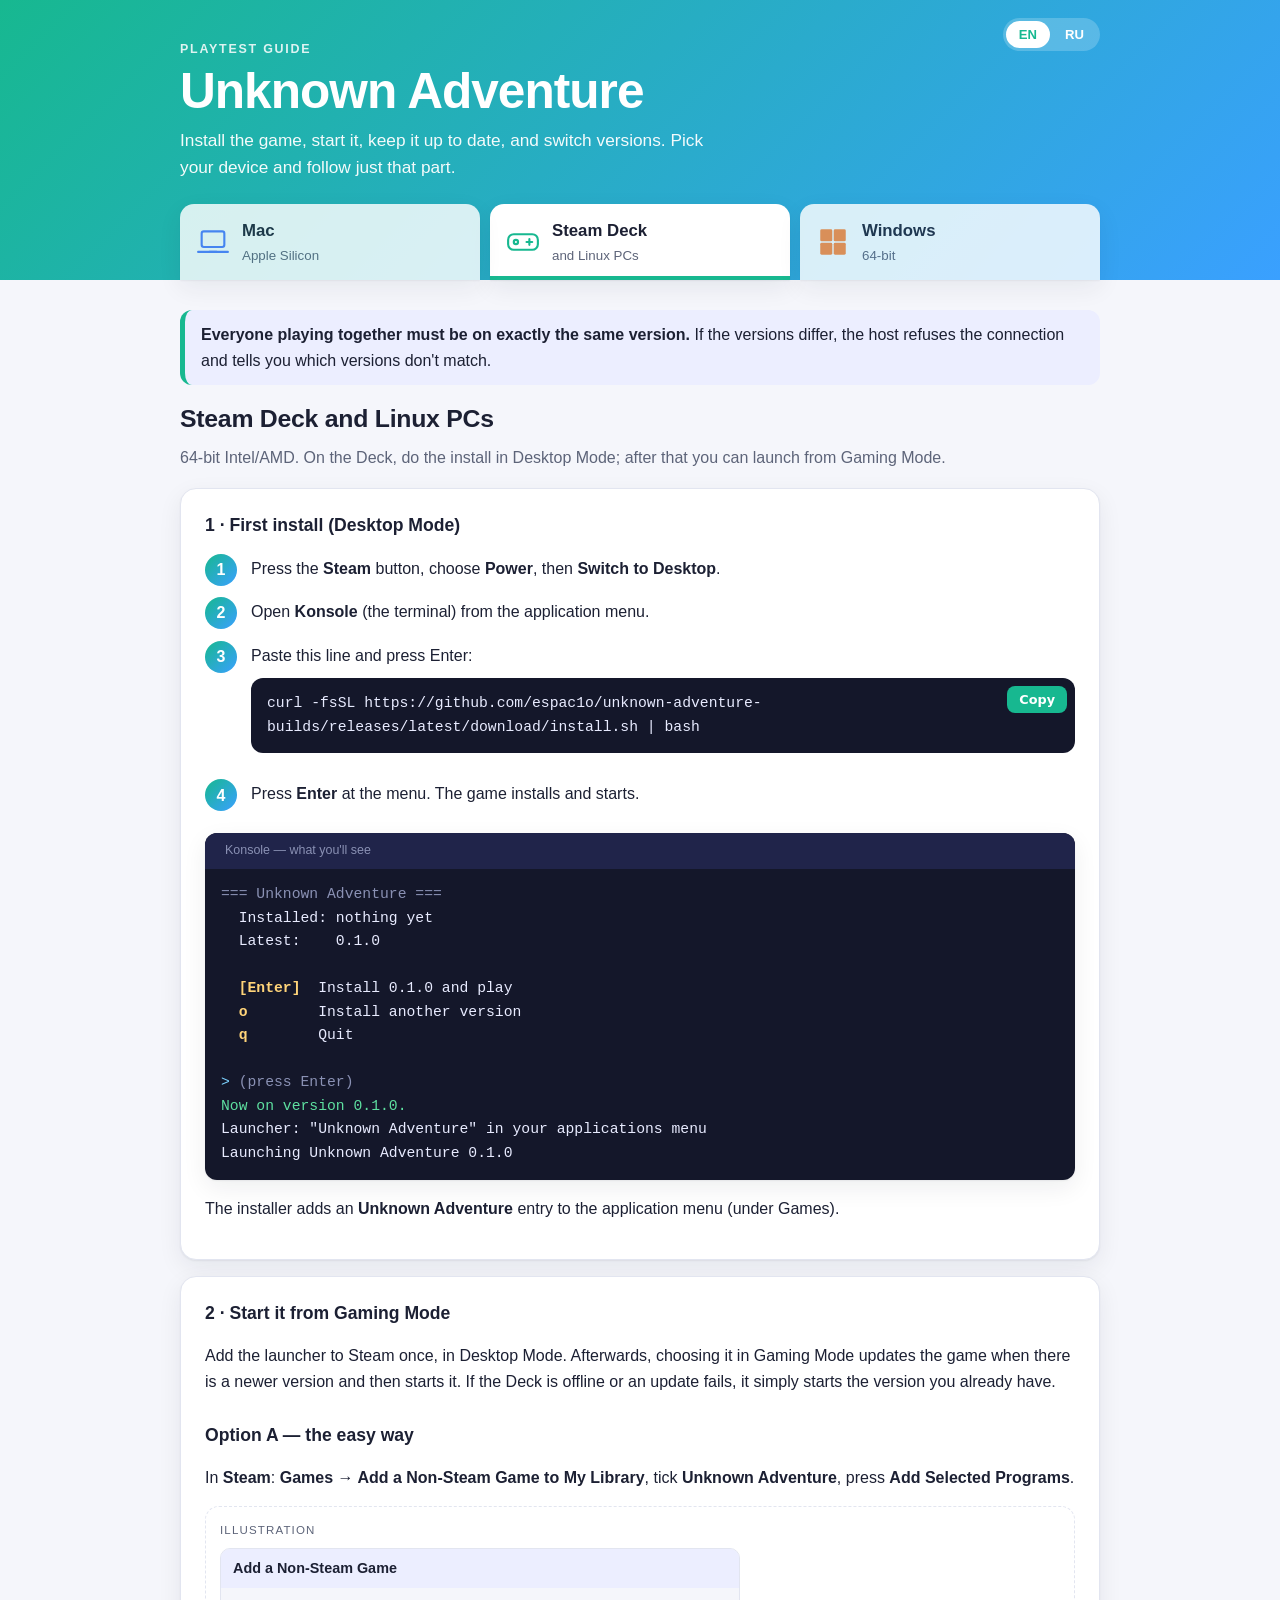
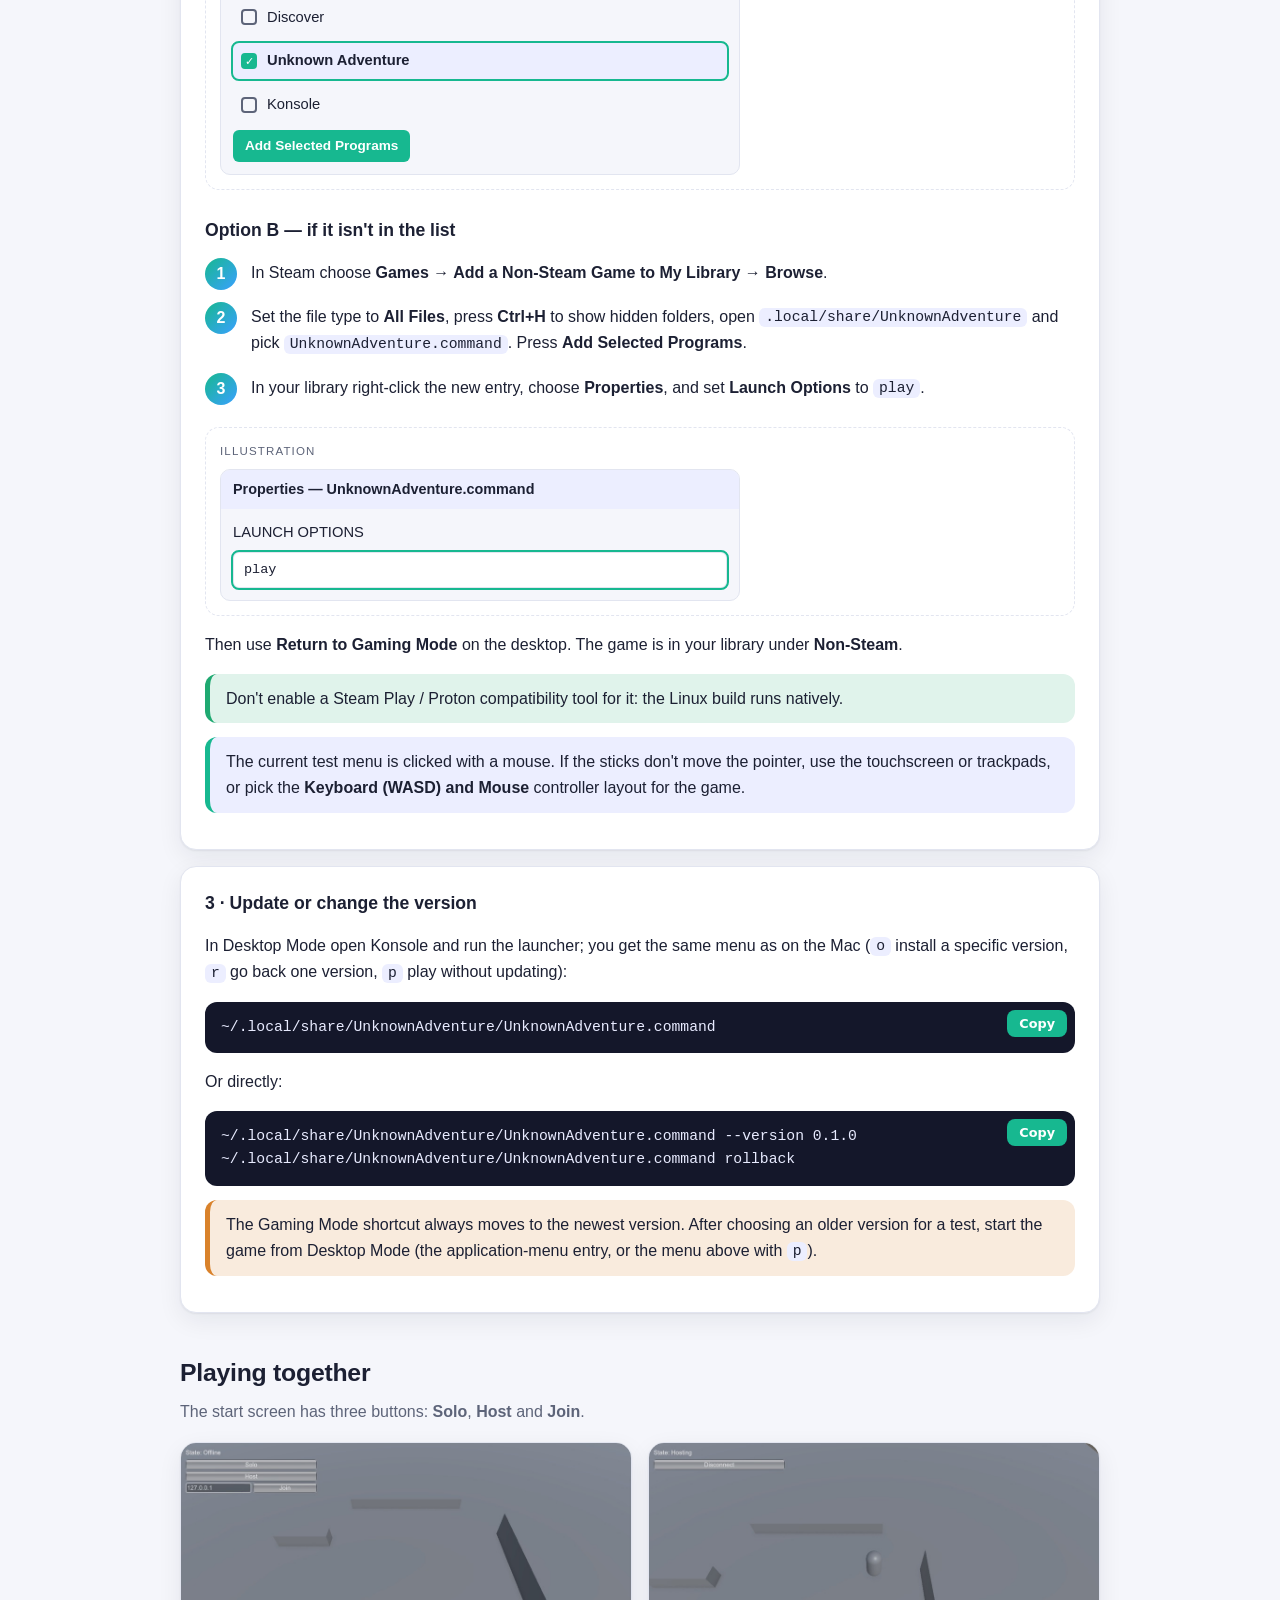
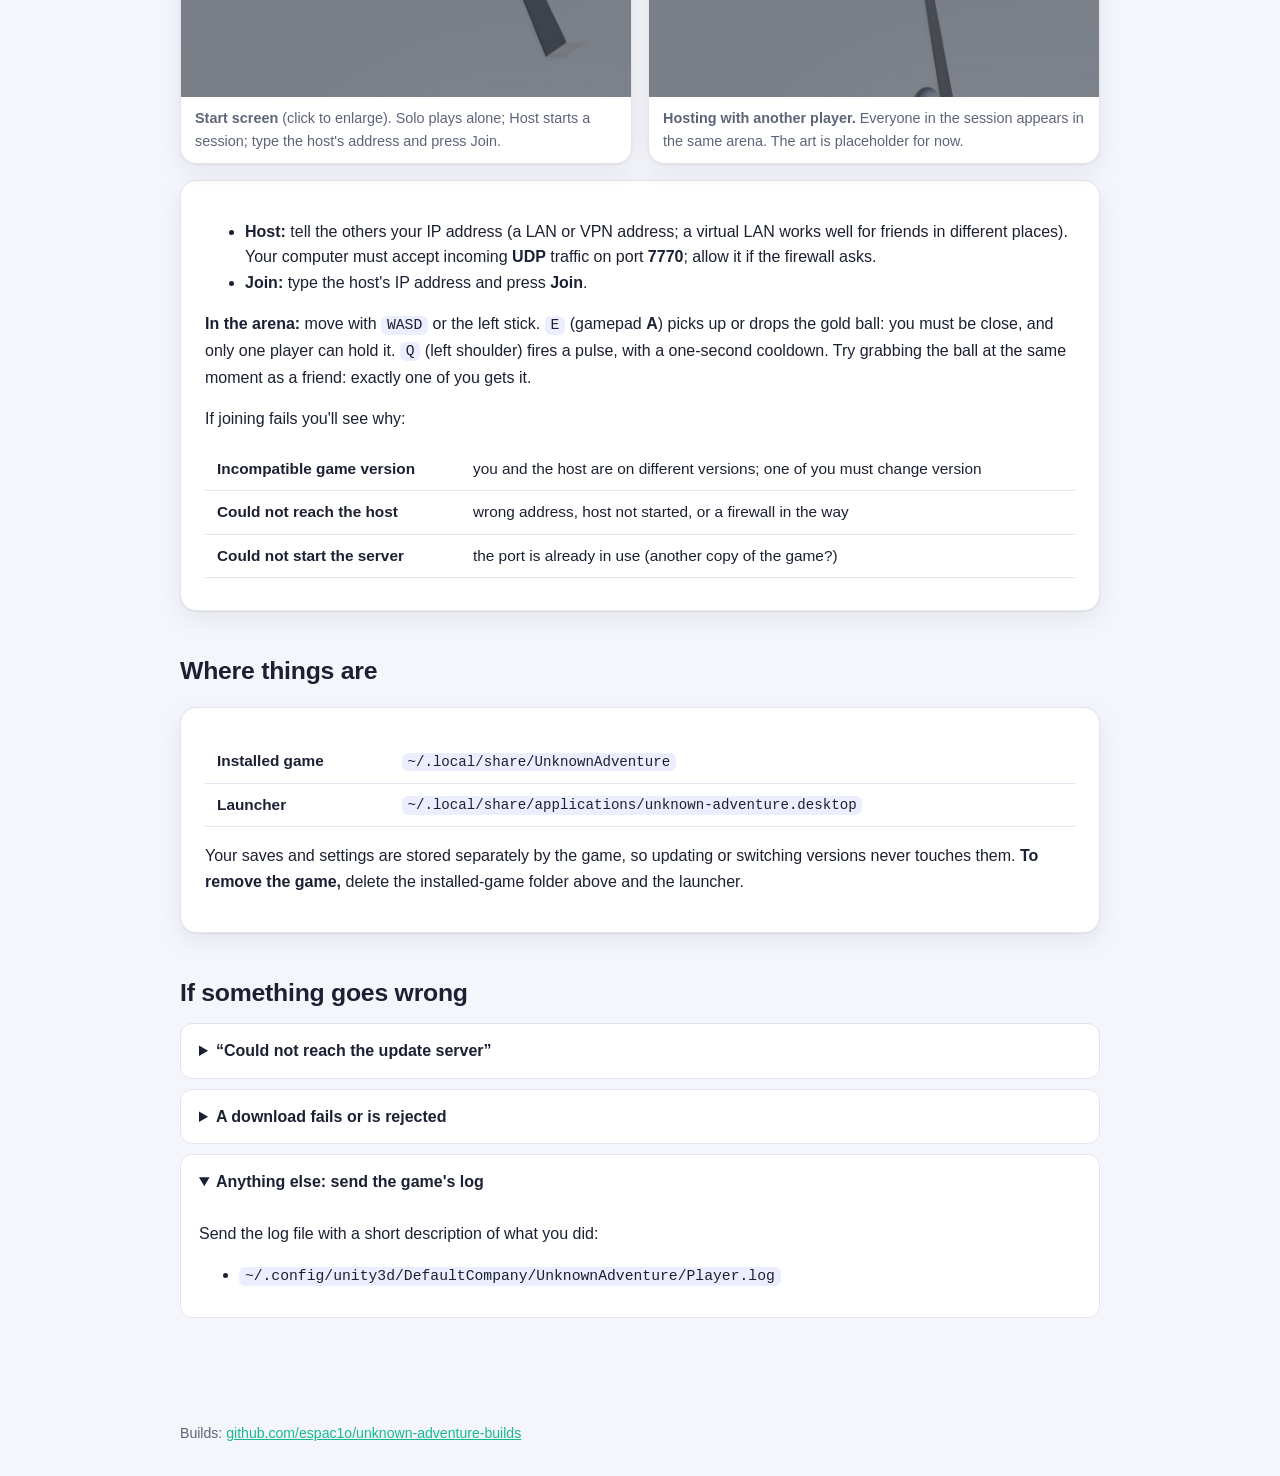
==== commit 25d1cf1f: "Update tester guide" ====
--- a/index.html
+++ b/index.html
@@ -355,6 +355,7 @@
         <li data-i18n="tog_host"><b>Host:</b> tell the others your IP address (a LAN or VPN address; a virtual LAN works well for friends in different places). Your computer must accept incoming <b>UDP</b> traffic on port <b>7770</b>; allow it if the firewall asks.</li>
         <li data-i18n="tog_join"><b>Join:</b> type the host's IP address and press <b>Join</b>.</li>
       </ul>
+            <p data-i18n="tog_controls"><b>In the arena:</b> move with <code>WASD</code> or the left stick. <code>E</code> (gamepad <b>A</b>) picks up or drops the gold ball: you must be close, and only one player can hold it. <code>Q</code> (left shoulder) fires a pulse, with a one-second cooldown. Try grabbing the ball at the same moment as a friend: exactly one of you gets it.</p>
       <p data-i18n="tog_fail">If joining fails you'll see why:</p>
       <table>
         <tr><td>Incompatible game version</td><td data-i18n="err1">you and the host are on different versions; one of you must change version</td></tr>
@@ -510,6 +511,7 @@
     fig2_cap: `<b>Хост с другим игроком.</b> Все участники сессии находятся на одной арене. Графика пока временная.`,
     tog_host: `<b>Host:</b> сообщите остальным свой IP-адрес (адрес в локальной сети или VPN; виртуальная локальная сеть хорошо подходит для друзей из разных мест). Ваш компьютер должен принимать входящий <b>UDP</b>-трафик на порту <b>7770</b>; разрешите его, если спросит брандмауэр.`,
     tog_join: `<b>Join:</b> введите IP-адрес хоста и нажмите <b>Join</b>.`,
+    tog_controls: `<b>На арене:</b> двигайтесь клавишами <code>WASD</code> или левым стиком. <code>E</code> (на геймпаде <b>A</b>) — взять золотой шар или бросить его: нужно стоять рядом, и держать шар может только один игрок. <code>Q</code> (левый бампер) — импульс с перезарядкой в одну секунду. Попробуйте схватить шар одновременно с другом: достанется ровно одному из вас.`,
     tog_fail: `Если подключиться не удалось, вы увидите причину (сообщения в игре на английском):`,
     err1: `у вас и у хоста разные версии; одному из вас нужно сменить версию`,
     err2: `неверный адрес, хост не запущен или мешает брандмауэр`,
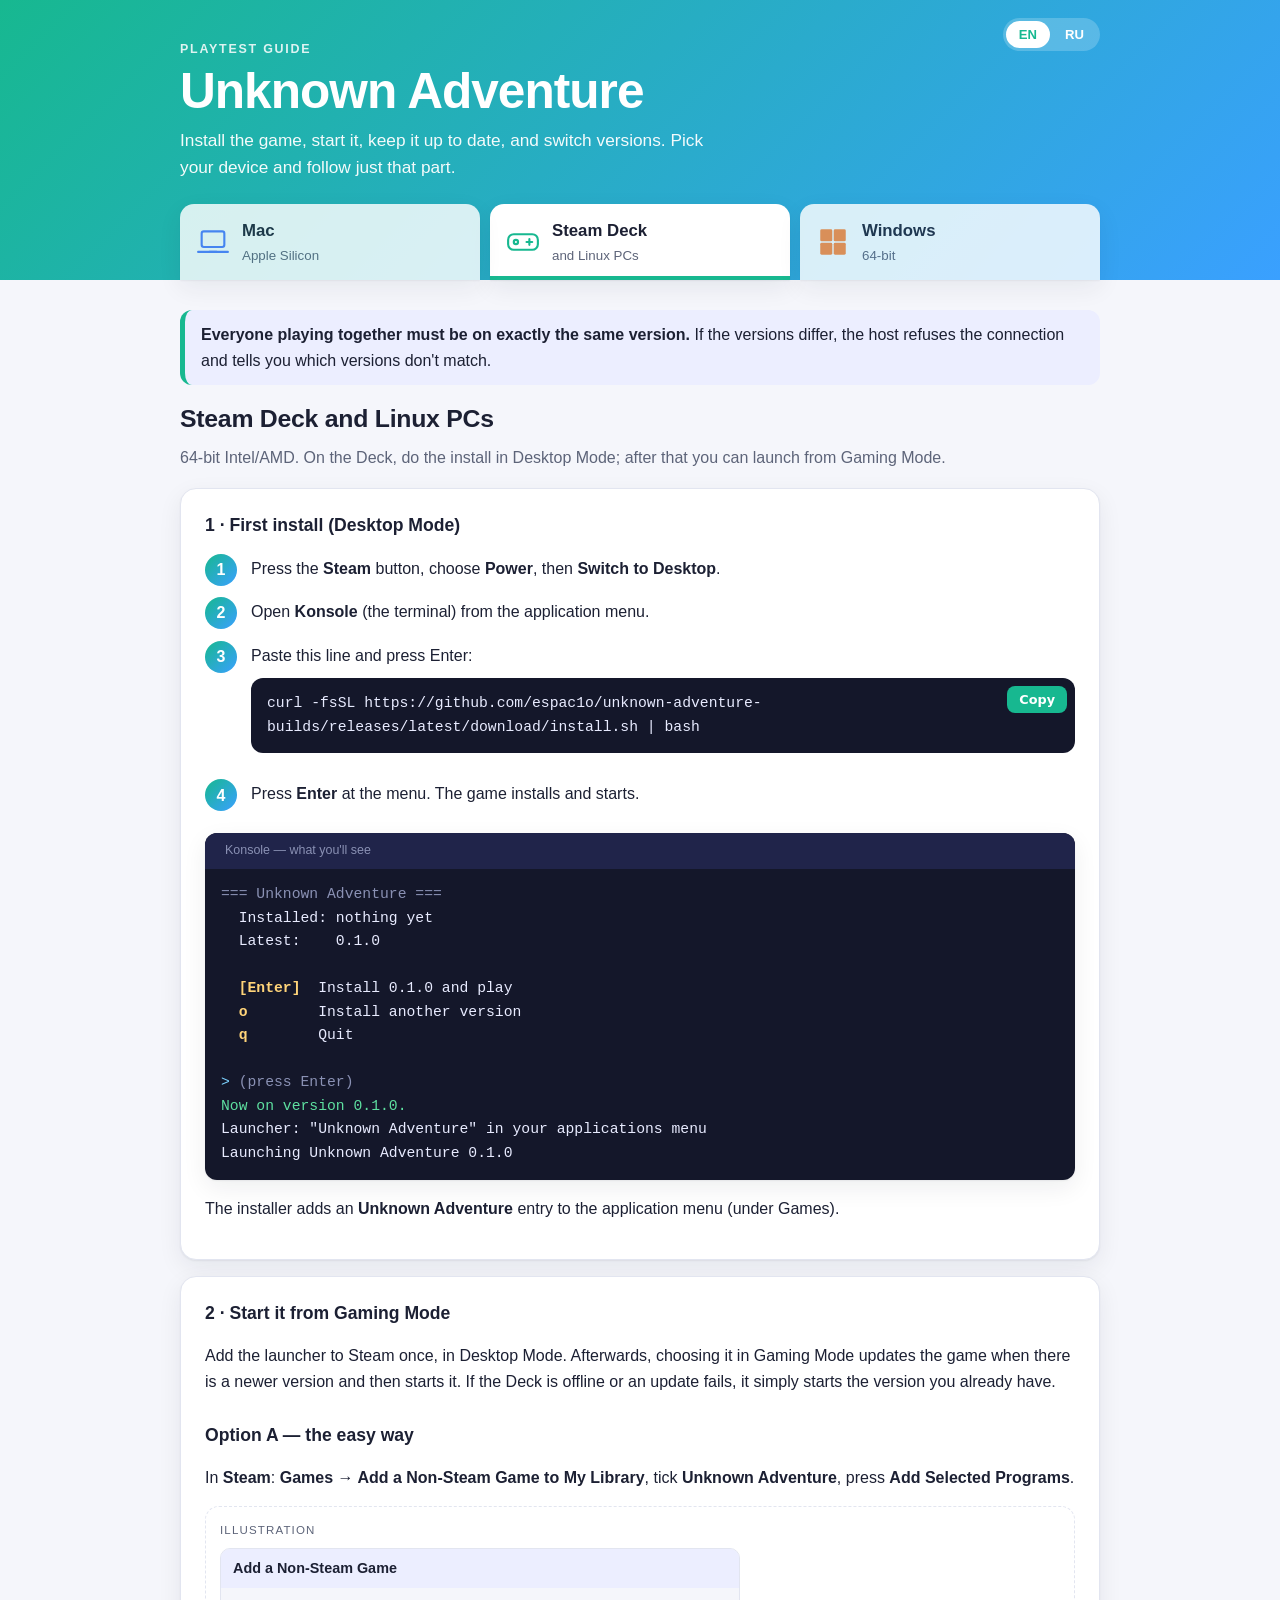
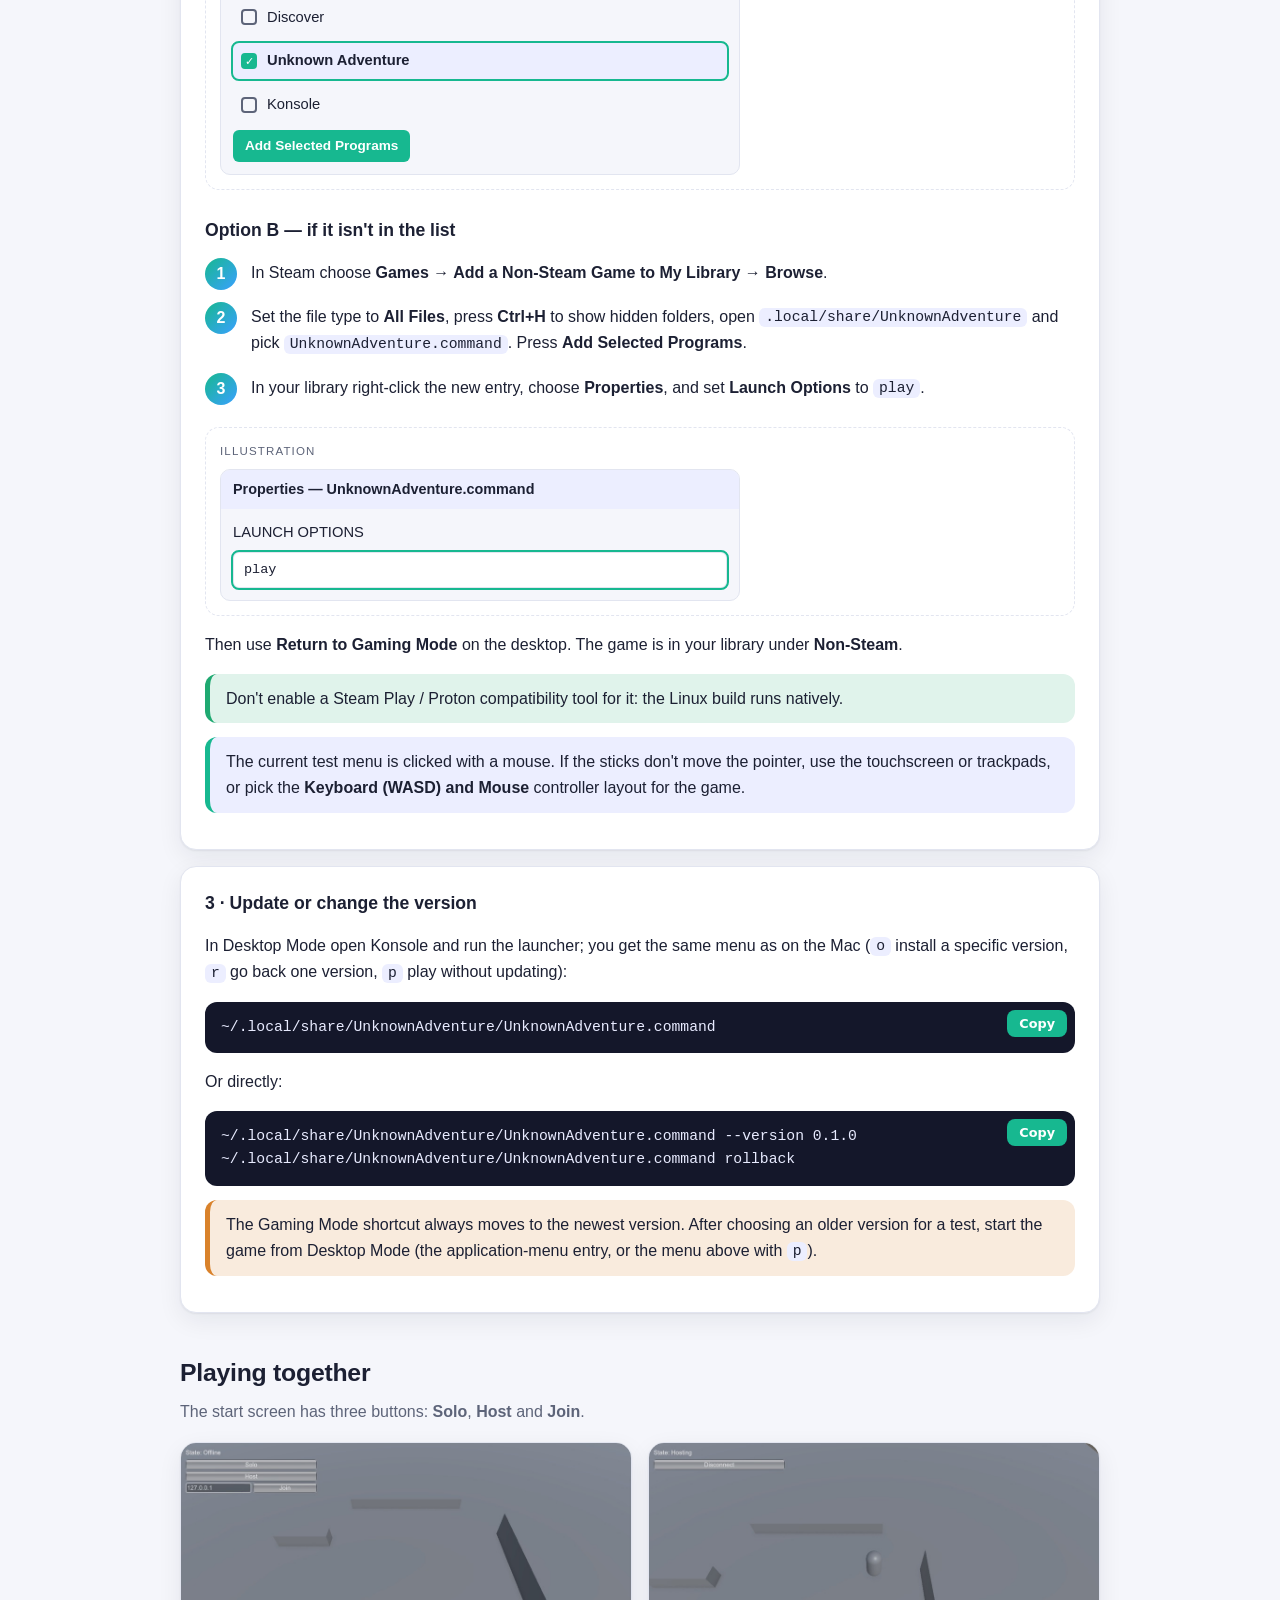
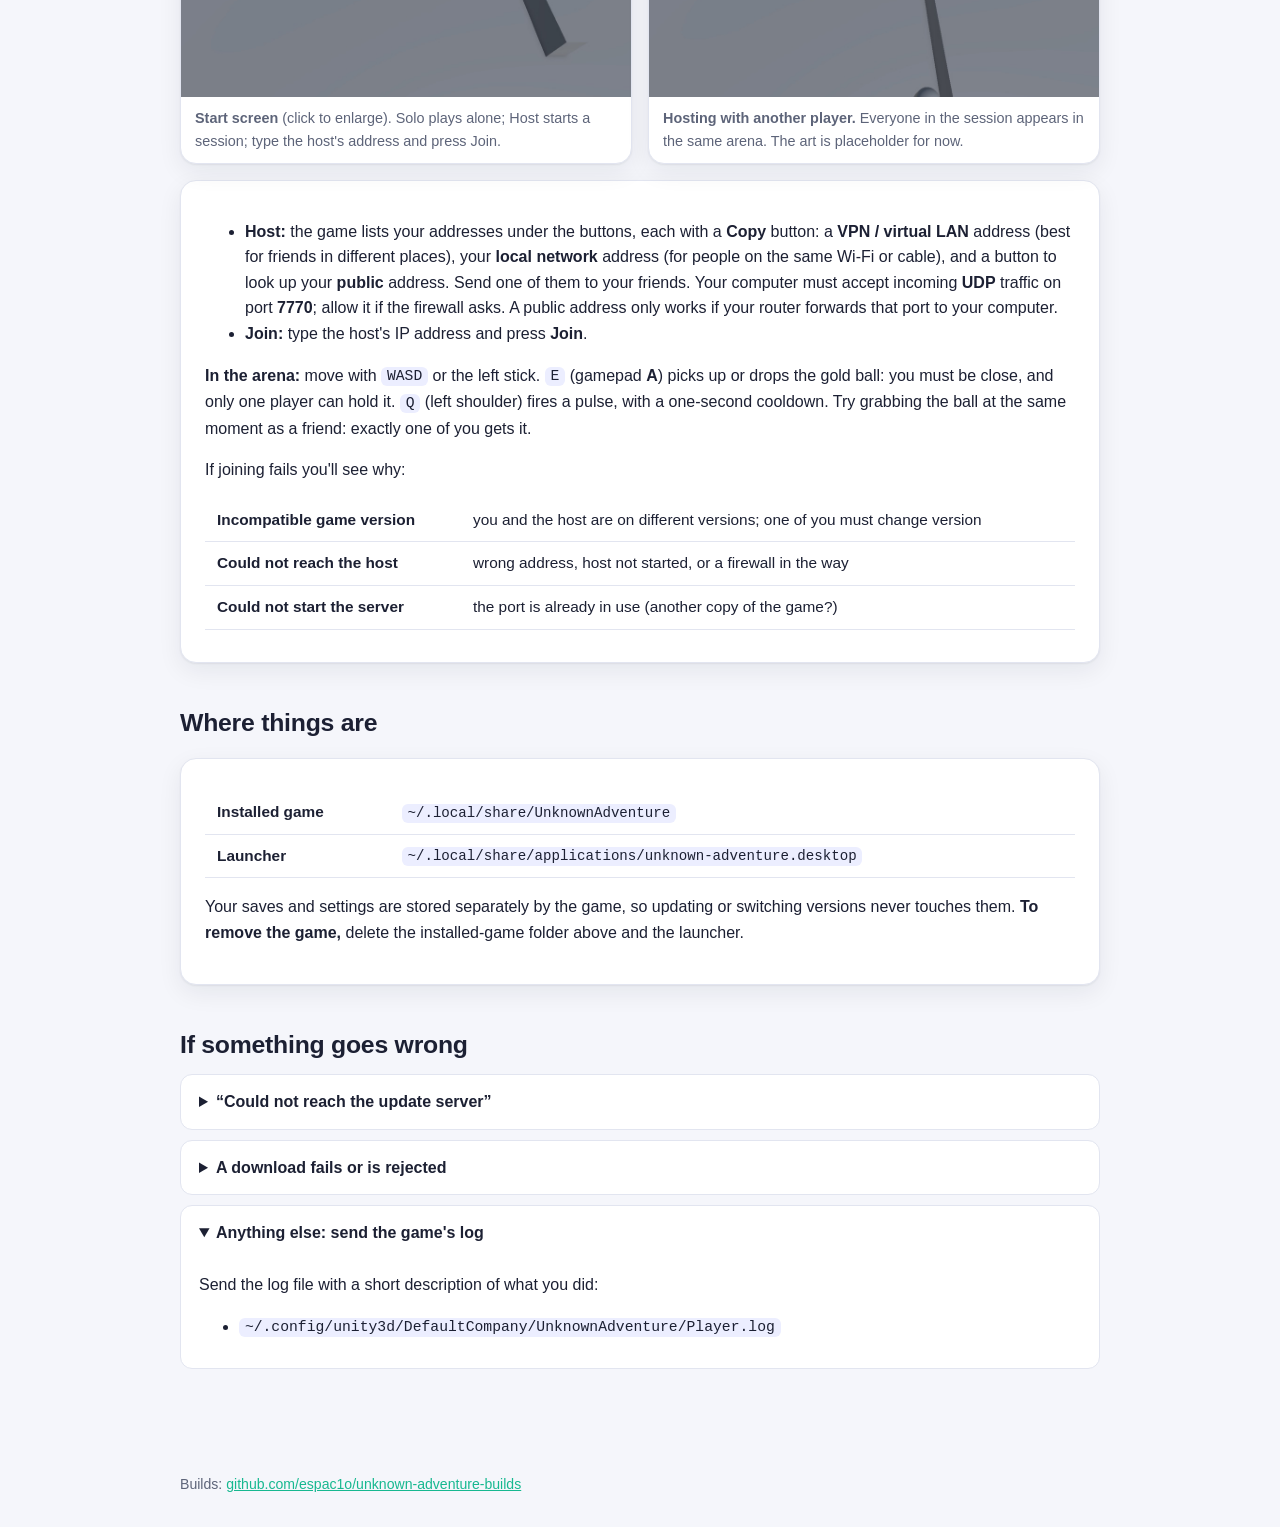
==== commit 55c9fdb6: "Update tester guide" ====
--- a/index.html
+++ b/index.html
@@ -352,7 +352,7 @@
     </div>
     <div class="card">
       <ul>
-        <li data-i18n="tog_host"><b>Host:</b> tell the others your IP address (a LAN or VPN address; a virtual LAN works well for friends in different places). Your computer must accept incoming <b>UDP</b> traffic on port <b>7770</b>; allow it if the firewall asks.</li>
+        <li data-i18n="tog_host"><b>Host:</b> the game lists your addresses under the buttons, each with a <b>Copy</b> button: a <b>VPN / virtual LAN</b> address (best for friends in different places), your <b>local network</b> address (for people on the same Wi-Fi or cable), and a button to look up your <b>public</b> address. Send one of them to your friends. Your computer must accept incoming <b>UDP</b> traffic on port <b>7770</b>; allow it if the firewall asks. A public address only works if your router forwards that port to your computer.</li>
         <li data-i18n="tog_join"><b>Join:</b> type the host's IP address and press <b>Join</b>.</li>
       </ul>
             <p data-i18n="tog_controls"><b>In the arena:</b> move with <code>WASD</code> or the left stick. <code>E</code> (gamepad <b>A</b>) picks up or drops the gold ball: you must be close, and only one player can hold it. <code>Q</code> (left shoulder) fires a pulse, with a one-second cooldown. Try grabbing the ball at the same moment as a friend: exactly one of you gets it.</p>
@@ -509,7 +509,7 @@
     fig2_alt: `Режим хоста: состояние Hosting, кнопка Disconnect и два игрока-капсулы на арене`,
     fig1_cap: `<b>Стартовый экран</b> (нажмите, чтобы увеличить). Solo — игра в одиночку; Host — запуск сессии; введите адрес хоста и нажмите Join.`,
     fig2_cap: `<b>Хост с другим игроком.</b> Все участники сессии находятся на одной арене. Графика пока временная.`,
-    tog_host: `<b>Host:</b> сообщите остальным свой IP-адрес (адрес в локальной сети или VPN; виртуальная локальная сеть хорошо подходит для друзей из разных мест). Ваш компьютер должен принимать входящий <b>UDP</b>-трафик на порту <b>7770</b>; разрешите его, если спросит брандмауэр.`,
+    tog_host: `<b>Host:</b> игра показывает ваши адреса под кнопками, у каждого есть кнопка <b>Copy</b>: адрес <b>VPN / виртуальной сети</b> (лучше всего для друзей из разных мест), адрес <b>локальной сети</b> (для тех, кто в том же Wi-Fi или сети) и кнопка, которая узнаёт ваш <b>публичный</b> адрес. Отправьте друзьям один из них. Ваш компьютер должен принимать входящий <b>UDP</b>-трафик на порту <b>7770</b>; разрешите его, если спросит брандмауэр. Публичный адрес работает, только если роутер пробрасывает этот порт на ваш компьютер.`,
     tog_join: `<b>Join:</b> введите IP-адрес хоста и нажмите <b>Join</b>.`,
     tog_controls: `<b>На арене:</b> двигайтесь клавишами <code>WASD</code> или левым стиком. <code>E</code> (на геймпаде <b>A</b>) — взять золотой шар или бросить его: нужно стоять рядом, и держать шар может только один игрок. <code>Q</code> (левый бампер) — импульс с перезарядкой в одну секунду. Попробуйте схватить шар одновременно с другом: достанется ровно одному из вас.`,
     tog_fail: `Если подключиться не удалось, вы увидите причину (сообщения в игре на английском):`,
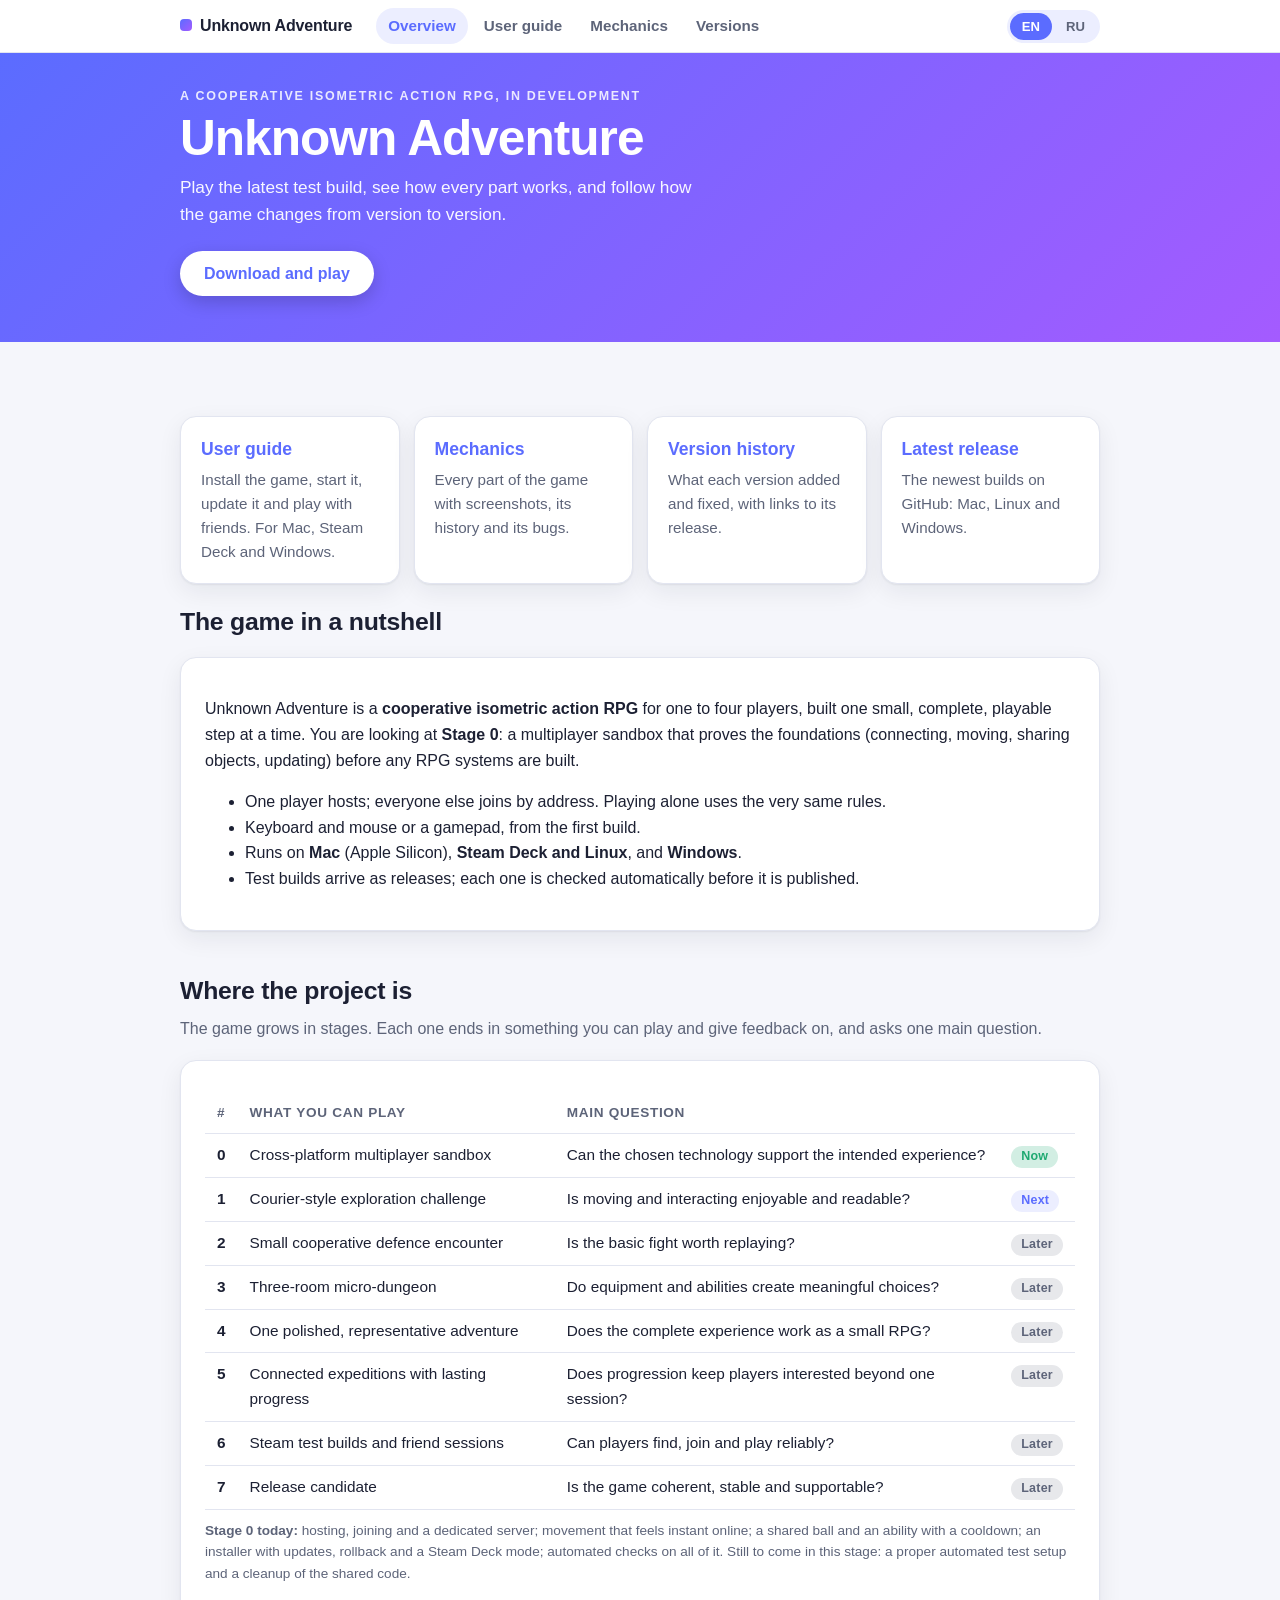
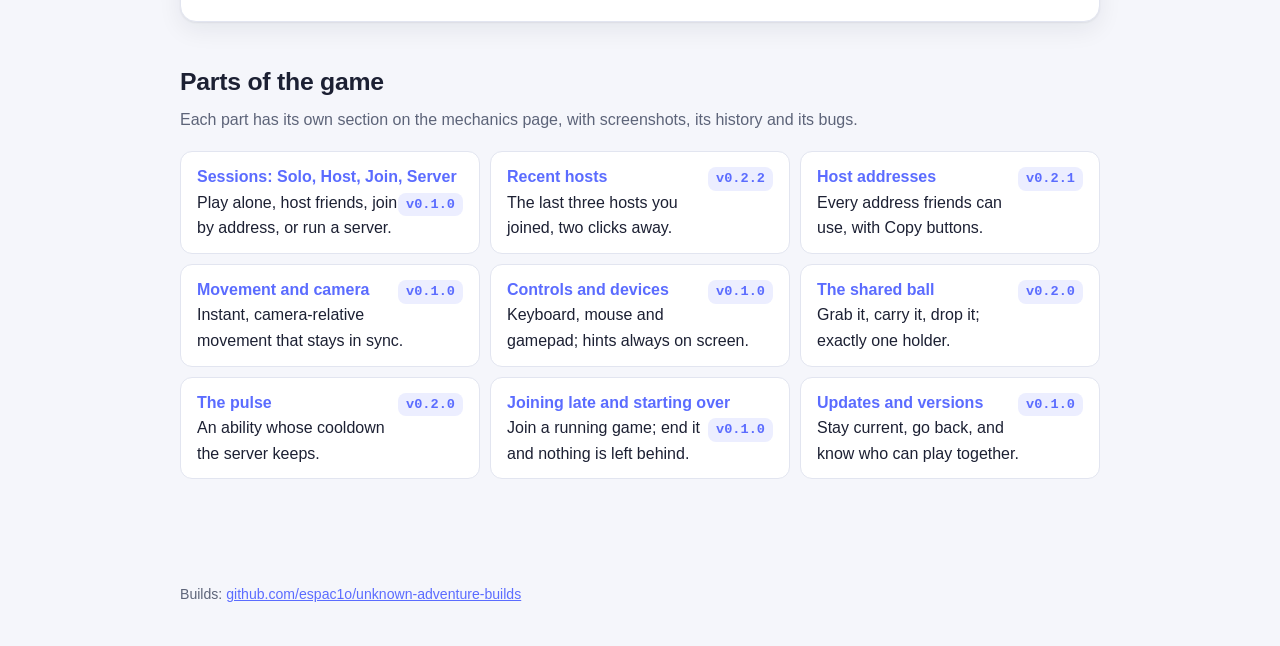
==== commit e0741535: "Update the site" ====
--- a/index.html
+++ b/index.html
@@ -3,609 +3,120 @@
 <head>
 <meta charset="utf-8">
 <meta name="viewport" content="width=device-width, initial-scale=1">
-<title>Unknown Adventure Playtest Guide</title>
+<title>Unknown Adventure</title>
 <meta name="color-scheme" content="light dark">
-<style>
-:root {
-  --bg: #f5f6fb; --surface: #ffffff; --ink: #1c2033; --muted: #5d6479; --line: #e2e5f0;
-  --term-bg: #14172a; --term-ink: #e8ebff; --term-dim: #8a91b4; --term-bar: #20244a;
-  --accent: #5b6cff; --accent-2: #a45bff; --accent-soft: #eceeff;
-  --ok: #1fa971; --warn: #d9822b;
-  --radius: 16px; --shadow: 0 1px 2px rgba(20,23,42,.06), 0 8px 24px rgba(20,23,42,.07);
-}
-@media (prefers-color-scheme: dark) {
-  :root {
-    --bg: #0f1120; --surface: #181b30; --ink: #eceeff; --muted: #a2a8c6; --line: #2a2e4d;
-    --term-bg: #0a0b17; --term-ink: #e8ebff; --term-dim: #7d84a8; --term-bar: #1d2142;
-    --accent-soft: #232852; --shadow: 0 1px 2px rgba(0,0,0,.4), 0 8px 24px rgba(0,0,0,.35);
-  }
-}
-body[data-selected="mac"]     { --accent: #4f7cff; --accent-2: #9b5cff; }
-body[data-selected="deck"]    { --accent: #17b890; --accent-2: #3aa0ff; }
-body[data-selected="windows"] { --accent: #ff8a3d; --accent-2: #ff4f7b; }
+<link rel="stylesheet" href="assets/style.css">
+</head>
+<body>
 
-* { box-sizing: border-box; }
-html { scroll-behavior: smooth; }
-body { margin: 0; background: var(--bg); color: var(--ink); line-height: 1.6;
-  font: 16px/1.6 -apple-system, BlinkMacSystemFont, "Segoe UI", Roboto, "Helvetica Neue", Arial, sans-serif; }
-.wrap { width: min(920px, 100% - 32px); margin-inline: auto; }
-a { color: var(--accent); }
-code, pre, .mono { font-family: ui-monospace, SFMono-Regular, Menlo, Consolas, monospace; font-size: .92em; }
-p code, li code, td code { background: var(--accent-soft); padding: .1em .4em; border-radius: 6px; }
+<nav class="topnav" aria-label="Site"><div class="wrap">
+  <a class="brand" href="index.html" data-nav>Unknown Adventure</a>
+  <div class="links">
+    <a href="index.html" data-nav data-i18n="nav_overview">Overview</a>
+    <a href="user_guide.html" data-nav data-i18n="nav_guide">User guide</a>
+    <a href="mechanics.html" data-nav data-i18n="nav_mechanics">Mechanics</a>
+    <a href="versions.html" data-nav data-i18n="nav_versions">Versions</a>
+  </div>
+  <div class="lang" role="group" aria-label="Language"><button type="button" data-lang="en" aria-pressed="true">EN</button><button type="button" data-lang="ru" aria-pressed="false">RU</button></div>
+</div></nav>
 
-/* Hero */
-.hero { background: linear-gradient(135deg, var(--accent), var(--accent-2)); color: #fff; padding: 40px 0 0; transition: background .3s; }
-.hero .wrap { position: relative; }
-.lang { position: absolute; top: -22px; right: 0; display: flex; gap: 2px; background: rgba(255,255,255,.2); border-radius: 999px; padding: 3px; }
-.lang button { all: unset; box-sizing: border-box; cursor: pointer; padding: 3px 13px; border-radius: 999px; color: #fff; font-weight: 700; font-size: .82rem; }
-.lang button[aria-pressed="true"] { background: #fff; color: var(--accent); }
-.lang button:focus-visible { outline: 3px solid #fff; outline-offset: 2px; }
-.ru-only { display: none; }
-html[lang="ru"] .ru-only { display: block; }
-.kicker { margin: 0; text-transform: uppercase; letter-spacing: .14em; font-size: .78rem; opacity: .85; font-weight: 600; }
-h1 { margin: 4px 0 8px; font-size: clamp(2rem, 6vw, 3.1rem); line-height: 1.1; letter-spacing: -.02em; }
-.lead { margin: 0 0 22px; max-width: 56ch; opacity: .95; font-size: 1.08rem; }
-.picker { display: grid; grid-template-columns: repeat(3, 1fr); gap: 10px; margin-bottom: -26px; position: relative; }
-.picker button { all: unset; box-sizing: border-box; cursor: pointer; background: var(--surface); color: var(--ink); border-radius: 14px 14px 0 0;
-  padding: 14px 16px; display: grid; grid-template-columns: auto 1fr; column-gap: 12px; align-items: center;
-  box-shadow: var(--shadow); opacity: .82; transition: transform .15s, opacity .15s; }
-.picker button:hover { opacity: 1; transform: translateY(-2px); }
-.picker button:focus-visible { outline: 3px solid #fff; outline-offset: 2px; }
-.picker button[aria-pressed="true"] { opacity: 1; box-shadow: 0 -4px 0 var(--accent) inset, var(--shadow); }
-.picker svg { width: 34px; height: 34px; grid-row: span 2; color: var(--accent); }
-.picker button:nth-child(1) svg { color: #4f7cff; } .picker button:nth-child(2) svg { color: #17b890; } .picker button:nth-child(3) svg { color: #ff8a3d; }
-.picker b { font-size: 1.05rem; } .picker small { color: var(--muted); }
-.meta { margin: 0 0 18px; padding: 0; font-size: .92rem; opacity: .92; }
-.badge { display: inline-block; background: rgba(255,255,255,.22); border-radius: 999px; padding: 1px 10px; font-weight: 600; color: #fff; text-decoration: none; }
-
-main { padding: 56px 0 64px; }
-section { margin-bottom: 40px; }
-h2 { font-size: 1.55rem; margin: 0 0 6px; letter-spacing: -.01em; }
-h3 { font-size: 1.1rem; margin: 26px 0 6px; }
-.sub { color: var(--muted); margin: 0 0 18px; }
-.card { background: var(--surface); border-radius: var(--radius); box-shadow: var(--shadow); padding: 22px 24px; margin: 16px 0; border: 1px solid var(--line); }
-.card > h3:first-child { margin-top: 0; }
-
-/* device filtering */
-body[data-selected="mac"]     [data-device]:not([data-device~="mac"]),
-body[data-selected="deck"]    [data-device]:not([data-device~="deck"]),
-body[data-selected="windows"] [data-device]:not([data-device~="windows"]) { display: none; }
-body:not([data-selected="none"]) #prompt { display: none; }
-body[data-selected="none"] [data-device] { display: none; }
-#prompt { text-align: center; padding: 40px 20px; }
-
-/* steps */
-ol.steps { list-style: none; counter-reset: s; padding: 0; margin: 12px 0 0; }
-ol.steps > li { counter-increment: s; position: relative; padding: 4px 0 14px 46px; }
-ol.steps > li::before { content: counter(s); position: absolute; left: 0; top: 2px; width: 32px; height: 32px; border-radius: 50%;
-  background: linear-gradient(135deg, var(--accent), var(--accent-2)); color: #fff; font-weight: 700; display: grid; place-items: center; }
-
-/* command blocks */
-.cmd { position: relative; background: var(--term-bg); color: var(--term-ink); border-radius: 12px; margin: 10px 0; }
-.cmd pre { margin: 0; padding: 14px 92px 14px 16px; white-space: pre-wrap; overflow-wrap: anywhere; }
-.cmd .copy { position: absolute; top: 8px; right: 8px; cursor: pointer; border: 0; border-radius: 8px; padding: 6px 12px; font: 600 .8rem system-ui, sans-serif;
-  background: var(--accent); color: #fff; }
-.cmd .copy:hover { filter: brightness(1.1); } .cmd .copy:focus-visible { outline: 3px solid var(--accent-2); outline-offset: 2px; }
-.cmd .copy.done { background: var(--ok); }
-
-/* faux terminal */
-.term { background: var(--term-bg); color: var(--term-ink); border-radius: 12px; overflow: hidden; margin: 12px 0; box-shadow: var(--shadow); }
-.term .bar { background: var(--term-bar); padding: 8px 12px; display: flex; gap: 7px; align-items: center; font-size: .78rem; color: var(--term-dim); }
-.term .bar i { width: 11px; height: 11px; border-radius: 50%; background: #ff5f57; } .term .bar i:nth-child(2) { background: #febc2e; } .term .bar i:nth-child(3) { background: #28c840; }
-.term .bar span { margin-left: 8px; }
-.term pre { margin: 0; padding: 14px 16px; overflow-x: auto; }
-.term .k { color: #ffd479; font-weight: 700; } .term .dim { color: var(--term-dim); } .term .ok { color: #5ee0a0; } .term .p { color: #7dd3ff; }
-.caption { font-size: .85rem; color: var(--muted); margin: 2px 0 14px; }
-
-/* tables */
-table { border-collapse: collapse; width: 100%; margin: 10px 0; font-size: .96rem; }
-th, td { text-align: left; padding: 9px 12px; border-bottom: 1px solid var(--line); vertical-align: top; }
-th { color: var(--muted); font-weight: 600; font-size: .85rem; text-transform: uppercase; letter-spacing: .05em; }
-td:first-child { white-space: nowrap; font-weight: 600; }
-.keys td:first-child code { font-weight: 700; }
-
-/* callouts */
-.note, .warn, .tip { border-radius: 12px; padding: 12px 16px; margin: 14px 0; border-left: 5px solid; }
-.note { background: var(--accent-soft); border-color: var(--accent); }
-.tip  { background: color-mix(in srgb, var(--ok) 14%, var(--surface)); border-color: var(--ok); }
-.warn { background: color-mix(in srgb, var(--warn) 16%, var(--surface)); border-color: var(--warn); }
-.note > :first-child, .warn > :first-child, .tip > :first-child { margin-top: 0; } .note > :last-child, .warn > :last-child, .tip > :last-child { margin-bottom: 0; }
-
-/* figures and illustrations */
-.shots { display: grid; grid-template-columns: 1fr 1fr; gap: 16px; margin: 16px 0; }
-figure { margin: 0; background: var(--surface); border-radius: var(--radius); overflow: hidden; box-shadow: var(--shadow); border: 1px solid var(--line); }
-figure img { display: block; width: 100%; height: auto; }
-figcaption { padding: 10px 14px; font-size: .9rem; color: var(--muted); }
-.illus { background: var(--surface); border: 1px dashed var(--line); border-radius: 14px; padding: 14px; margin: 12px 0; }
-.illus .label { font-size: .72rem; text-transform: uppercase; letter-spacing: .1em; color: var(--muted); margin: 0 0 8px; }
-.spot { display: grid; gap: 8px; max-width: 460px; }
-.spot .search { border-radius: 14px; background: var(--accent-soft); padding: 12px 16px; font-size: 1.15rem; display: flex; gap: 10px; align-items: center; }
-.spot .row { border-radius: 10px; padding: 8px 12px; display: flex; gap: 12px; align-items: center; background: var(--accent); color: #fff; }
-.spot .icon { width: 30px; height: 30px; border-radius: 8px; background: linear-gradient(135deg, #7b5cff, #3ad0ff); }
-.dialog { border: 1px solid var(--line); border-radius: 10px; overflow: hidden; background: var(--bg); max-width: 520px; }
-.dialog .title { background: var(--accent-soft); padding: 8px 12px; font-weight: 600; font-size: .9rem; }
-.dialog .body { padding: 12px; font-size: .92rem; display: grid; gap: 8px; }
-.dialog .item { display: flex; gap: 10px; align-items: center; padding: 6px 8px; border-radius: 6px; }
-.dialog .item.sel { background: var(--accent-soft); outline: 2px solid var(--accent); }
-.box { width: 16px; height: 16px; border-radius: 4px; border: 2px solid var(--muted); display: inline-grid; place-items: center; font-size: 11px; line-height: 1; }
-.box.on { background: var(--accent); border-color: var(--accent); color: #fff; }
-.field { border: 1px solid var(--line); border-radius: 6px; padding: 6px 10px; background: var(--surface); }
-.field.hl { outline: 2px solid var(--accent); }
-.btn { display: inline-block; background: var(--accent); color: #fff; border-radius: 6px; padding: 5px 12px; font-weight: 600; font-size: .85rem; }
-
-figure img { cursor: zoom-in; }
-.lightbox { position: fixed; inset: 0; background: rgba(8,9,20,.88); display: none; align-items: center; justify-content: center; padding: 16px; z-index: 50; cursor: zoom-out; }
-.lightbox.open { display: flex; }
-.lightbox img { max-width: 100%; max-height: 100%; border-radius: 10px; box-shadow: 0 10px 40px rgba(0,0,0,.5); }
-details { background: var(--surface); border: 1px solid var(--line); border-radius: 12px; padding: 4px 18px; margin: 10px 0; }
-summary { cursor: pointer; font-weight: 600; padding: 10px 0; }
-details[open] { padding-bottom: 12px; }
-footer { color: var(--muted); font-size: .88rem; padding: 0 0 40px; }
-
-@media (max-width: 640px) {
-  .picker { grid-template-columns: 1fr; margin-bottom: -26px; gap: 6px; }
-  .picker button { border-radius: 12px; padding: 10px 14px; }
-  .shots { grid-template-columns: 1fr; }
-  td:first-child { white-space: normal; }
-  .card { padding: 18px 16px; }
-}
-@media (prefers-reduced-motion: reduce) { * { transition: none !important; scroll-behavior: auto !important; } }
-</style>
-</head>
-<body data-selected="none">
-
-<header class="hero">
-  <div class="wrap">
-    <div class="lang" role="group" aria-label="Language"><button type="button" data-lang="en" aria-pressed="true">EN</button><button type="button" data-lang="ru" aria-pressed="false">RU</button></div>
-    <p data-i18n="hero_kicker" class="kicker">Playtest guide</p>
-    <h1>Unknown Adventure</h1>
-    <p data-i18n="hero_lead" class="lead">Install the game, start it, keep it up to date, and switch versions. Pick your device and follow just that part.</p>
-    <p class="meta" style="display:none" id="latestLine"><span data-i18n="latest_label">Latest version:</span> <a class="badge" id="latest" href="https://github.com/espac1o/unknown-adventure-builds/releases/latest">…</a></p>
-    <div class="picker" role="group" aria-label="Choose your device">
-      <button type="button" data-pick="mac" aria-pressed="false">
-        <svg viewBox="0 0 48 48" fill="none" stroke="currentColor" stroke-width="3" stroke-linecap="round" stroke-linejoin="round" aria-hidden="true"><rect x="8" y="9" width="32" height="22" rx="3"/><path d="M3 38h42"/><path d="M19 38h10"/></svg>
-        <b>Mac</b><small>Apple Silicon</small>
-      </button>
-      <button type="button" data-pick="deck" aria-pressed="false">
-        <svg viewBox="0 0 48 48" fill="none" stroke="currentColor" stroke-width="3" stroke-linecap="round" stroke-linejoin="round" aria-hidden="true"><rect x="3" y="13" width="42" height="22" rx="8"/><circle cx="14" cy="24" r="3"/><path d="M33 20v8M29 24h8"/></svg>
-        <b>Steam Deck</b><small data-i18n="pick_deck_small">and Linux PCs</small>
-      </button>
-      <button type="button" data-pick="windows" aria-pressed="false">
-        <svg viewBox="0 0 48 48" fill="currentColor" aria-hidden="true"><rect x="6" y="6" width="17" height="17" rx="2"/><rect x="25" y="6" width="17" height="17" rx="2"/><rect x="6" y="25" width="17" height="17" rx="2"/><rect x="25" y="25" width="17" height="17" rx="2"/></svg>
-        <b>Windows</b><small data-i18n="pick_win_small">64-bit</small>
-      </button>
-    </div>
-  </div>
-</header>
+<header class="hero slim"><div class="wrap">
+  <p class="kicker" data-i18n="ih_kicker">A cooperative isometric action RPG, in development</p>
+  <h1>Unknown Adventure</h1>
+  <p class="lead" data-i18n="ih_lead">Play the latest test build, see how every part works, and follow how the game changes from version to version.</p>
+  <p class="meta" style="display:none" id="latestLine"><span data-i18n="latest_label">Latest version:</span> <a class="badge" id="latest" href="https://github.com/espac1o/unknown-adventure-builds/releases/latest">…</a></p>
+  <p><a class="cta" href="user_guide.html" data-nav data-i18n="cta_play">Download and play</a></p>
+</div></header>
 
 <main class="wrap">
-
-  <section id="prompt" class="card">
-    <h2 data-i18n="prompt_h">Pick your device above</h2>
-    <p data-i18n="prompt_sub" class="sub">The steps differ for Mac, Steam Deck / Linux, and Windows.</p>
+<div class="cards">
+    <a class="pagecard" href="user_guide.html" data-nav><h3><span data-i18n="c_guide_h">User guide</span></h3><p data-i18n="c_guide_p">Install the game, start it, update it and play with friends. For Mac, Steam Deck and Windows.</p></a>
+    <a class="pagecard" href="mechanics.html" data-nav><h3><span data-i18n="c_mech_h">Mechanics</span></h3><p data-i18n="c_mech_p">Every part of the game with screenshots, its history and its bugs.</p></a>
+    <a class="pagecard" href="versions.html" data-nav><h3><span data-i18n="c_ver_h">Version history</span></h3><p data-i18n="c_ver_p">What each version added and fixed, with links to its release.</p></a>
+    <a class="pagecard" href="https://github.com/espac1o/unknown-adventure-builds/releases/latest"><h3><span data-i18n="c_dl_h">Latest release</span></h3><p data-i18n="c_dl_p">The newest builds on GitHub: Mac, Linux and Windows.</p></a>
+  </div>
+  <section>
+    <h2 data-i18n="n_h">The game in a nutshell</h2>
+    <div class="card"><div data-i18n="n_body"><p>Unknown Adventure is a <b>cooperative isometric action RPG</b> for one to four players, built one small, complete, playable step at a time. You are looking at <b>Stage 0</b>: a multiplayer sandbox that proves the foundations (connecting, moving, sharing objects, updating) before any RPG systems are built.</p><ul><li>One player hosts; everyone else joins by address. Playing alone uses the very same rules.</li><li>Keyboard and mouse or a gamepad, from the first build.</li><li>Runs on <b>Mac</b> (Apple Silicon), <b>Steam Deck and Linux</b>, and <b>Windows</b>.</li><li>Test builds arrive as releases; each one is checked automatically before it is published.</li></ul></div></div>
   </section>
-
-  <div class="note" data-device="mac deck windows" style="margin-top:0">
-    <p data-i18n="same_version"><b>Everyone playing together must be on exactly the same version.</b> If the versions differ, the host refuses the connection and tells you which versions don't match.</p>
-  </div>
-
-  <!-- ===================== MAC ===================== -->
-  <section data-device="mac">
-    <h2 data-i18n="mac_h">Mac (Apple Silicon)</h2>
-    <p data-i18n="mac_sub" class="sub">M1 or newer. Intel Macs are not supported.</p>
-
-    <div class="card">
-      <h3 data-i18n="mac_c1_h">1 · First install</h3>
-      <ol class="steps">
-        <li data-i18n="mac_s1">Open <b>Terminal</b>: press <b>⌘ Space</b>, type <i>Terminal</i>, press Enter.</li>
-        <li><span data-i18n="mac_s2">Paste this line and press Enter:</span>
-          <div class="cmd"><pre>curl -fsSL https://github.com/espac1o/unknown-adventure-builds/releases/latest/download/install.sh | bash</pre><button class="copy" type="button" data-i18n="copy">Copy</button></div>
-        </li>
-        <li data-i18n="mac_s3">A small menu appears. Press <b>Enter</b>. The game installs and starts.</li>
-      </ol>
-      <div class="term"><div class="bar"><i></i><i></i><i></i><span data-i18n="term_cap_mac">Terminal — what you'll see</span></div><pre><span class="dim">=== Unknown Adventure ===</span>
-  Installed: nothing yet
-  Latest:    0.1.0
-
-  <span class="k">[Enter]</span>  Install 0.1.0 and play
-  <span class="k">o</span>        Install another version
-  <span class="k">s</span>        Show install folder
-  <span class="k">q</span>        Quit
-
-<span class="p">&gt;</span> <span class="dim">(press Enter)</span>
-Installing 0.1.0 (was: nothing)
-<span class="ok">Now on version 0.1.0.</span>
-Launcher: ~/Applications/Unknown Adventure.app
-Launching Unknown Adventure 0.1.0</pre></div>
-      <p class="caption ru-only">Меню установщика выводится на английском — так оно выглядит и у вас на экране.</p>
-      <details>
-        <summary data-i18n="mac_dbl_sum">Prefer double-clicking instead of Terminal?</summary>
-        <p data-i18n="mac_dbl_p">Download <code>UnknownAdventure-installer-macos.zip</code> from the <a href="https://github.com/espac1o/unknown-adventure-builds/releases/latest">latest release</a>, unzip it, and open <code>UnknownAdventure.command</code>. The first time, macOS asks for confirmation because the file came from a browser: right-click it, choose <b>Open</b>, then <b>Open</b> again.</p>
-      </details>
-    </div>
-
-    <div class="card">
-      <h3 data-i18n="mac_c2_h">2 · Start it later</h3>
-      <p data-i18n="mac_c2_p">The installer created a launcher called <b>Unknown Adventure</b> in your <code>Applications</code> folder. Press <b>⌘ Space</b>, type its name, press Enter. A Terminal window opens with the menu; press <b>Enter</b> again. This checks for a new version, installs it if there is one, and starts the game.</p>
-      <div class="illus"><p class="label" data-i18n="illus_label">Illustration</p>
-        <div class="spot"><div class="search">🔍 <span>Unknown Adventure</span></div><div class="row"><span class="icon"></span><span>Unknown Adventure <small data-i18n="spot_app">— Application</small></span></div></div>
-      </div>
-    </div>
-
-    <div class="card">
-      <h3 data-i18n="c3_h">3 · Update or change the version</h3>
-      <p data-i18n="mac_c3_p1">Open the launcher and use the menu:</p>
-      <table class="keys">
-        <tr><td><code>Enter</code></td><td data-i18n="k_enter">update to the newest version and play</td></tr>
-        <tr><td><code>p</code></td><td data-i18n="k_p">play the installed version without checking for updates</td></tr>
-        <tr><td><code>o</code></td><td data-i18n="k_o">install a different version: it lists the available ones, then type one, for example <code>0.1.0</code></td></tr>
-        <tr><td><code>r</code></td><td data-i18n="k_r">go back to the previous version</td></tr>
-        <tr><td><code>s</code> / <code>q</code></td><td data-i18n="k_sq">show where the game is installed / quit</td></tr>
-      </table>
-      <p data-i18n="mac_c3_p2">Or straight from Terminal, without the menu:</p>
-      <div class="cmd"><pre>"$HOME/Library/Application Support/UnknownAdventure/UnknownAdventure.command" --version 0.1.0
-"$HOME/Library/Application Support/UnknownAdventure/UnknownAdventure.command" rollback</pre><button class="copy" type="button" data-i18n="copy">Copy</button></div>
-      <p data-i18n="mac_cap" class="caption">The two newest versions stay on disk, so going back is instant.</p>
-    </div>
+  <section>
+    <h2 data-i18n="r_h">Where the project is</h2>
+    <p class="sub" data-i18n="r_sub">The game grows in stages. Each one ends in something you can play and give feedback on, and asks one main question.</p>
+    <div class="card"><table class="stages"><tr><th>#</th><th data-i18n="th_what">What you can play</th><th data-i18n="th_q">Main question</th><th></th></tr><tr><td>0</td><td><span data-i18n="s0_w">Cross-platform multiplayer sandbox</span></td><td><span data-i18n="s0_q">Can the chosen technology support the intended experience?</span></td><td><span class="chip now" data-i18n="chip_now">Now</span></td></tr><tr><td>1</td><td><span data-i18n="s1_w">Courier-style exploration challenge</span></td><td><span data-i18n="s1_q">Is moving and interacting enjoyable and readable?</span></td><td><span class="chip next" data-i18n="chip_next">Next</span></td></tr><tr><td>2</td><td><span data-i18n="s2_w">Small cooperative defence encounter</span></td><td><span data-i18n="s2_q">Is the basic fight worth replaying?</span></td><td><span class="chip later" data-i18n="chip_later">Later</span></td></tr><tr><td>3</td><td><span data-i18n="s3_w">Three-room micro-dungeon</span></td><td><span data-i18n="s3_q">Do equipment and abilities create meaningful choices?</span></td><td><span class="chip later" data-i18n="chip_later">Later</span></td></tr><tr><td>4</td><td><span data-i18n="s4_w">One polished, representative adventure</span></td><td><span data-i18n="s4_q">Does the complete experience work as a small RPG?</span></td><td><span class="chip later" data-i18n="chip_later">Later</span></td></tr><tr><td>5</td><td><span data-i18n="s5_w">Connected expeditions with lasting progress</span></td><td><span data-i18n="s5_q">Does progression keep players interested beyond one session?</span></td><td><span class="chip later" data-i18n="chip_later">Later</span></td></tr><tr><td>6</td><td><span data-i18n="s6_w">Steam test builds and friend sessions</span></td><td><span data-i18n="s6_q">Can players find, join and play reliably?</span></td><td><span class="chip later" data-i18n="chip_later">Later</span></td></tr><tr><td>7</td><td><span data-i18n="s7_w">Release candidate</span></td><td><span data-i18n="s7_q">Is the game coherent, stable and supportable?</span></td><td><span class="chip later" data-i18n="chip_later">Later</span></td></tr></table><p class="caption" data-i18n="r_now"><b>Stage 0 today:</b> hosting, joining and a dedicated server; movement that feels instant online; a shared ball and an ability with a cooldown; an installer with updates, rollback and a Steam Deck mode; automated checks on all of it. Still to come in this stage: a proper automated test setup and a cleanup of the shared code.</p></div>
   </section>
-
-  <!-- ===================== DECK ===================== -->
-  <section data-device="deck">
-    <h2 data-i18n="deck_h">Steam Deck and Linux PCs</h2>
-    <p data-i18n="deck_sub" class="sub">64-bit Intel/AMD. On the Deck, do the install in Desktop Mode; after that you can launch from Gaming Mode.</p>
-
-    <div class="card">
-      <h3 data-i18n="deck_c1_h">1 · First install (Desktop Mode)</h3>
-      <ol class="steps">
-        <li data-i18n="deck_s1">Press the <b>Steam</b> button, choose <b>Power</b>, then <b>Switch to Desktop</b>.</li>
-        <li data-i18n="deck_s2">Open <b>Konsole</b> (the terminal) from the application menu.</li>
-        <li><span data-i18n="deck_s3">Paste this line and press Enter:</span>
-          <div class="cmd"><pre>curl -fsSL https://github.com/espac1o/unknown-adventure-builds/releases/latest/download/install.sh | bash</pre><button class="copy" type="button" data-i18n="copy">Copy</button></div>
-        </li>
-        <li data-i18n="deck_s4">Press <b>Enter</b> at the menu. The game installs and starts.</li>
-      </ol>
-      <div class="term"><div class="bar"><span data-i18n="term_cap_deck">Konsole — what you'll see</span></div><pre><span class="dim">=== Unknown Adventure ===</span>
-  Installed: nothing yet
-  Latest:    0.1.0
-
-  <span class="k">[Enter]</span>  Install 0.1.0 and play
-  <span class="k">o</span>        Install another version
-  <span class="k">q</span>        Quit
-
-<span class="p">&gt;</span> <span class="dim">(press Enter)</span>
-<span class="ok">Now on version 0.1.0.</span>
-Launcher: "Unknown Adventure" in your applications menu
-Launching Unknown Adventure 0.1.0</pre></div>
-      <p data-i18n="deck_menu_p">The installer adds an <b>Unknown Adventure</b> entry to the application menu (under Games).</p>
-    </div>
-
-    <div class="card">
-      <h3 data-i18n="deck_c2_h">2 · Start it from Gaming Mode</h3>
-      <p data-i18n="deck_c2_p">Add the launcher to Steam once, in Desktop Mode. Afterwards, choosing it in Gaming Mode updates the game when there is a newer version and then starts it. If the Deck is offline or an update fails, it simply starts the version you already have.</p>
-
-      <h3 data-i18n="deck_optA_h">Option A — the easy way</h3>
-      <p data-i18n="deck_optA_p">In <b>Steam</b>: <b>Games → Add a Non-Steam Game to My Library</b>, tick <b>Unknown Adventure</b>, press <b>Add Selected Programs</b>.</p>
-      <div class="illus"><p class="label" data-i18n="illus_label">Illustration</p>
-        <div class="dialog"><div data-i18n="dlg_title_a" class="title">Add a Non-Steam Game</div><div class="body">
-          <div class="item"><span class="box"></span> Discover</div>
-          <div class="item sel"><span class="box on">✓</span> <b>Unknown Adventure</b></div>
-          <div class="item"><span class="box"></span> Konsole</div>
-          <div><span data-i18n="dlg_btn_add" class="btn">Add Selected Programs</span></div>
-        </div></div>
-      </div>
-
-      <h3 data-i18n="deck_optB_h">Option B — if it isn't in the list</h3>
-      <ol class="steps">
-        <li data-i18n="deck_b1">In Steam choose <b>Games → Add a Non-Steam Game to My Library → Browse</b>.</li>
-        <li data-i18n="deck_b2">Set the file type to <b>All Files</b>, press <b>Ctrl+H</b> to show hidden folders, open <code>.local/share/UnknownAdventure</code> and pick <code>UnknownAdventure.command</code>. Press <b>Add Selected Programs</b>.</li>
-        <li data-i18n="deck_b3">In your library right-click the new entry, choose <b>Properties</b>, and set <b>Launch Options</b> to <code>play</code>.</li>
-      </ol>
-      <div class="illus"><p class="label" data-i18n="illus_label">Illustration</p>
-        <div class="dialog"><div data-i18n="dlg_title_b" class="title">Properties — UnknownAdventure.command</div><div class="body">
-          <div data-i18n="dlg_launch">LAUNCH OPTIONS</div><div class="field hl mono">play</div>
-        </div></div>
-      </div>
-      <p data-i18n="deck_back">Then use <b>Return to Gaming Mode</b> on the desktop. The game is in your library under <b>Non-Steam</b>.</p>
-      <div class="tip"><p data-i18n="deck_tip">Don't enable a Steam Play / Proton compatibility tool for it: the Linux build runs natively.</p></div>
-      <div class="note"><p data-i18n="deck_note">The current test menu is clicked with a mouse. If the sticks don't move the pointer, use the touchscreen or trackpads, or pick the <b>Keyboard (WASD) and Mouse</b> controller layout for the game.</p></div>
-    </div>
-
-    <div class="card">
-      <h3 data-i18n="c3_h">3 · Update or change the version</h3>
-      <p data-i18n="deck_c3_p1">In Desktop Mode open Konsole and run the launcher; you get the same menu as on the Mac (<code>o</code> install a specific version, <code>r</code> go back one version, <code>p</code> play without updating):</p>
-      <div class="cmd"><pre>~/.local/share/UnknownAdventure/UnknownAdventure.command</pre><button class="copy" type="button" data-i18n="copy">Copy</button></div>
-      <p data-i18n="deck_c3_p2">Or directly:</p>
-      <div class="cmd"><pre>~/.local/share/UnknownAdventure/UnknownAdventure.command --version 0.1.0
-~/.local/share/UnknownAdventure/UnknownAdventure.command rollback</pre><button class="copy" type="button" data-i18n="copy">Copy</button></div>
-      <div class="warn"><p data-i18n="deck_warn">The Gaming Mode shortcut always moves to the newest version. After choosing an older version for a test, start the game from Desktop Mode (the application-menu entry, or the menu above with <code>p</code>).</p></div>
-    </div>
+  <section>
+    <h2 data-i18n="pt_h">Parts of the game</h2>
+    <p class="sub" data-i18n="pt_sub">Each part has its own section on the mechanics page, with screenshots, its history and its bugs.</p>
+    <ul class="partlist"><li><a href="mechanics.html#sessions" data-nav><span data-i18n="pt_sessions_h">Sessions: Solo, Host, Join, Server</span></a> <span class="since"><a class="tag" href="https://github.com/espac1o/unknown-adventure-builds/releases/tag/v0.1.0">v0.1.0</a></span><br><span data-i18n="pt_sessions_d">Play alone, host friends, join by address, or run a server.</span></li><li><a href="mechanics.html#recent" data-nav><span data-i18n="pt_recent_h">Recent hosts</span></a> <span class="since"><a class="tag" href="https://github.com/espac1o/unknown-adventure-builds/releases/tag/v0.2.2">v0.2.2</a></span><br><span data-i18n="pt_recent_d">The last three hosts you joined, two clicks away.</span></li><li><a href="mechanics.html#addresses" data-nav><span data-i18n="pt_addresses_h">Host addresses</span></a> <span class="since"><a class="tag" href="https://github.com/espac1o/unknown-adventure-builds/releases/tag/v0.2.1">v0.2.1</a></span><br><span data-i18n="pt_addresses_d">Every address friends can use, with Copy buttons.</span></li><li><a href="mechanics.html#movement" data-nav><span data-i18n="pt_movement_h">Movement and camera</span></a> <span class="since"><a class="tag" href="https://github.com/espac1o/unknown-adventure-builds/releases/tag/v0.1.0">v0.1.0</a></span><br><span data-i18n="pt_movement_d">Instant, camera-relative movement that stays in sync.</span></li><li><a href="mechanics.html#controls" data-nav><span data-i18n="pt_controls_h">Controls and devices</span></a> <span class="since"><a class="tag" href="https://github.com/espac1o/unknown-adventure-builds/releases/tag/v0.1.0">v0.1.0</a></span><br><span data-i18n="pt_controls_d">Keyboard, mouse and gamepad; hints always on screen.</span></li><li><a href="mechanics.html#ball" data-nav><span data-i18n="pt_ball_h">The shared ball</span></a> <span class="since"><a class="tag" href="https://github.com/espac1o/unknown-adventure-builds/releases/tag/v0.2.0">v0.2.0</a></span><br><span data-i18n="pt_ball_d">Grab it, carry it, drop it; exactly one holder.</span></li><li><a href="mechanics.html#pulse" data-nav><span data-i18n="pt_pulse_h">The pulse</span></a> <span class="since"><a class="tag" href="https://github.com/espac1o/unknown-adventure-builds/releases/tag/v0.2.0">v0.2.0</a></span><br><span data-i18n="pt_pulse_d">An ability whose cooldown the server keeps.</span></li><li><a href="mechanics.html#state" data-nav><span data-i18n="pt_state_h">Joining late and starting over</span></a> <span class="since"><a class="tag" href="https://github.com/espac1o/unknown-adventure-builds/releases/tag/v0.1.0">v0.1.0</a></span><br><span data-i18n="pt_state_d">Join a running game; end it and nothing is left behind.</span></li><li><a href="mechanics.html#updates" data-nav><span data-i18n="pt_updates_h">Updates and versions</span></a> <span class="since"><a class="tag" href="https://github.com/espac1o/unknown-adventure-builds/releases/tag/v0.1.0">v0.1.0</a></span><br><span data-i18n="pt_updates_d">Stay current, go back, and know who can play together.</span></li></ul>
   </section>
-
-  <!-- ===================== WINDOWS ===================== -->
-  <section data-device="windows">
-    <h2 data-i18n="win_h">Windows</h2>
-    <p data-i18n="win_sub" class="sub">64-bit. There is no installer for Windows yet; you download and unzip a build.</p>
-
-    <div class="card">
-      <h3 data-i18n="win_c1_h">Install</h3>
-      <ol class="steps">
-        <li data-i18n="win_s1">Open the <a href="https://github.com/espac1o/unknown-adventure-builds/releases/latest">latest release page</a>.</li>
-        <li data-i18n="win_s2">Under <b>Assets</b>, download <code>UnknownAdventure-&lt;version&gt;-windows.zip</code>.</li>
-        <li data-i18n="win_s3">Unzip it into a folder of your choice and run <code>UnknownAdventure.exe</code>.</li>
-      </ol>
-      <div class="warn"><p data-i18n="win_warn">Windows may show <b>“Windows protected your PC”</b> because the game isn't signed yet. This is a test build: if you trust the source, choose <b>More info</b>, then <b>Run anyway</b>.</p></div>
-    </div>
-
-    <div class="card">
-      <h3 data-i18n="win_c2_h">Update or change the version</h3>
-      <p data-i18n="win_c2_p">Download the zip for the version you want from the <a href="https://github.com/espac1o/unknown-adventure-builds/releases">Releases page</a> (pick a version, use its <b>Assets</b> list), unzip it into a <b>new folder</b>, and run it from there. You can keep several versions side by side and delete old folders yourself.</p>
-    </div>
-  </section>
-
-  <!-- ===================== PLAYING TOGETHER ===================== -->
-  <section id="together" data-device="mac deck windows">
-    <h2 data-i18n="tog_h">Playing together</h2>
-    <p data-i18n="tog_sub" class="sub">The start screen has three buttons: <b>Solo</b>, <b>Host</b> and <b>Join</b>.</p>
-    <div class="shots">
-      <figure><img data-i18n-alt="fig1_alt" alt="The start screen of the game: Solo, Host, and Join buttons with an address field, over a plain test arena" src="[data-uri]"><figcaption data-i18n="fig1_cap"><b>Start screen</b> (click to enlarge). Solo plays alone; Host starts a session; type the host's address and press Join.</figcaption></figure>
-      <figure><img data-i18n-alt="fig2_alt" alt="Hosting: the state reads Hosting, a Disconnect button, and two capsule players in the arena" src="[data-uri]"><figcaption data-i18n="fig2_cap"><b>Hosting with another player.</b> Everyone in the session appears in the same arena. The art is placeholder for now.</figcaption></figure>
-    </div>
-    <div class="card">
-      <ul>
-        <li data-i18n="tog_host"><b>Host:</b> the game lists your addresses under the buttons, each with a <b>Copy</b> button: a <b>VPN / virtual LAN</b> address (best for friends in different places), your <b>local network</b> address (for people on the same Wi-Fi or cable), and a button to look up your <b>public</b> address. Send one of them to your friends. Your computer must accept incoming <b>UDP</b> traffic on port <b>7770</b>; allow it if the firewall asks. A public address only works if your router forwards that port to your computer.</li>
-        <li data-i18n="tog_join"><b>Join:</b> type the host's IP address and press <b>Join</b>.</li>
-      </ul>
-            <p data-i18n="tog_controls"><b>In the arena:</b> move with <code>WASD</code> or the left stick. <code>E</code> (gamepad <b>A</b>) picks up or drops the gold ball: you must be close, and only one player can hold it. <code>Q</code> (left shoulder) fires a pulse, with a one-second cooldown. Try grabbing the ball at the same moment as a friend: exactly one of you gets it.</p>
-      <p data-i18n="tog_fail">If joining fails you'll see why:</p>
-      <table>
-        <tr><td>Incompatible game version</td><td data-i18n="err1">you and the host are on different versions; one of you must change version</td></tr>
-        <tr><td>Could not reach the host</td><td data-i18n="err2">wrong address, host not started, or a firewall in the way</td></tr>
-        <tr><td>Could not start the server</td><td data-i18n="err3">the port is already in use (another copy of the game?)</td></tr>
-      </table>
-    </div>
-  </section>
-
-  <!-- ===================== WHERE THINGS ARE ===================== -->
-  <section id="where">
-    <h2 data-i18n="where_h">Where things are</h2>
-    <div class="card">
-      <table>
-        <tr data-device="mac"><td data-i18n="where_inst">Installed game</td><td><code>~/Library/Application Support/UnknownAdventure</code></td></tr>
-        <tr data-device="mac"><td data-i18n="where_launch">Launcher</td><td><code>~/Applications/Unknown Adventure.app</code></td></tr>
-        <tr data-device="deck"><td data-i18n="where_inst">Installed game</td><td><code>~/.local/share/UnknownAdventure</code></td></tr>
-        <tr data-device="deck"><td data-i18n="where_launch">Launcher</td><td><code>~/.local/share/applications/unknown-adventure.desktop</code></td></tr>
-        <tr data-device="windows"><td data-i18n="where_inst">Installed game</td><td data-i18n="where_win_folder">the folder you unzipped it into</td></tr>
-      </table>
-      <p data-i18n="where_p" data-device="mac deck">Your saves and settings are stored separately by the game, so updating or switching versions never touches them. <b>To remove the game,</b> delete the installed-game folder above and the launcher.</p>
-    </div>
-  </section>
-
-  <!-- ===================== HELP ===================== -->
-  <section id="help" data-device="mac deck windows">
-    <h2 data-i18n="help_h">If something goes wrong</h2>
-    <details data-device="mac"><summary data-i18n="h1_s">“needs an Apple Silicon Mac”</summary><p data-i18n="h1_p">The Mac build doesn't run on Intel Macs.</p></details>
-    <details data-device="mac deck"><summary data-i18n="h2_s">“Could not reach the update server”</summary><p data-i18n="h2_p">You are offline or GitHub is unreachable. The installer starts the version you already have.</p></details>
-    <details data-device="mac deck"><summary data-i18n="h3_s">A download fails or is rejected</summary><p data-i18n="h3_p">Nothing is changed; your installed version still works. Try again.</p></details>
-    <details data-device="mac"><summary data-i18n="h4_s">The Mac asks about incoming network connections</summary><p data-i18n="h4_p">That's the firewall asking about hosting a session. Allow it if you want others to join you.</p></details>
-    <details open><summary data-i18n="h5_s">Anything else: send the game's log</summary>
-      <p data-i18n="h5_p">Send the log file with a short description of what you did:</p>
-      <ul>
-        <li data-device="mac"><code>~/Library/Logs/DefaultCompany/UnknownAdventure/Player.log</code></li>
-        <li data-device="deck"><code>~/.config/unity3d/DefaultCompany/UnknownAdventure/Player.log</code></li>
-        <li data-device="windows"><code>%USERPROFILE%\AppData\LocalLow\DefaultCompany\UnknownAdventure\Player.log</code></li>
-      </ul>
-    </details>
-  </section>
-
 </main>
 
 <footer class="wrap"><span data-i18n="footer">Builds:</span> <a href="https://github.com/espac1o/unknown-adventure-builds/releases">github.com/espac1o/unknown-adventure-builds</a></footer>
 
 <script>
-(function () {
-  var devices = ['mac', 'deck', 'windows'];
-  var body = document.body;
-  var buttons = document.querySelectorAll('[data-pick]');
-
-  function detect() {
-    var ua = navigator.userAgent || '';
-    if (/Android|iPhone|iPad|iPod/.test(ua)) return null;
-    if (/Mac/.test(ua)) return 'mac';
-    if (/Windows/.test(ua)) return 'windows';
-    if (/Linux|X11|CrOS|SteamOS/.test(ua)) return 'deck';
-    return null;
-  }
-
-  function choose(device, remember) {
-    body.setAttribute('data-selected', device || 'none');
-    buttons.forEach(function (b) { b.setAttribute('aria-pressed', String(b.getAttribute('data-pick') === device)); });
-    if (device && remember) {
-      try { localStorage.setItem('ua-device', device); } catch (e) {}
-      if (history.replaceState) history.replaceState(null, '', '#' + device);
-    }
-  }
-
-  buttons.forEach(function (b) {
-    b.addEventListener('click', function () { choose(b.getAttribute('data-pick'), true); window.scrollTo({ top: 0, behavior: 'smooth' }); });
-  });
-
-  var fromHash = location.hash.replace('#', '');
-  var saved = null;
-  try { saved = localStorage.getItem('ua-device'); } catch (e) {}
-  var first = devices.indexOf(fromHash) >= 0 ? fromHash : (devices.indexOf(saved) >= 0 ? saved : detect());
-  choose(first, false);
-
-  /*RU-START*/
-  var RU = {
-    hero_kicker: `Гайд для плейтеста`,
-    hero_lead: `Установите игру, запустите её, обновляйте и переключайте версии. Выберите своё устройство и следуйте только своей части.`,
-    latest_label: `Последняя версия:`,
-    pick_deck_small: `и ПК с Linux`,
-    pick_win_small: `64-бит`,
-    prompt_h: `Выберите устройство выше`,
-    prompt_sub: `Шаги различаются для Mac, Steam Deck / Linux и Windows.`,
-    same_version: `<b>Все, кто играет вместе, должны быть на одной и той же версии.</b> Если версии отличаются, хост отклонит подключение и сообщит, какие версии не совпали.`,
-    mac_h: `Mac (Apple Silicon)`,
-    mac_sub: `M1 или новее. Mac с процессорами Intel не поддерживаются.`,
-    mac_c1_h: `1 · Первая установка`,
-    mac_s1: `Откройте <b>Терминал</b>: нажмите <b>⌘ Пробел</b>, введите <i>Терминал</i> (или <i>Terminal</i>) и нажмите Enter.`,
-    mac_s2: `Вставьте эту строку и нажмите Enter:`,
-    mac_s3: `Появится небольшое меню. Нажмите <b>Enter</b>. Игра установится и запустится.`,
-    term_cap_mac: `Терминал — так это будет выглядеть`,
-    mac_dbl_sum: `Хотите запустить двойным щелчком, а не через Терминал?`,
-    mac_dbl_p: `Скачайте <code>UnknownAdventure-installer-macos.zip</code> со <a href="https://github.com/espac1o/unknown-adventure-builds/releases/latest">страницы последнего релиза</a>, распакуйте и откройте <code>UnknownAdventure.command</code>. В первый раз macOS попросит подтверждение, потому что файл скачан из браузера: нажмите на него правой кнопкой, выберите <b>Открыть</b>, затем ещё раз <b>Открыть</b>.`,
-    mac_c2_h: `2 · Запуск в следующие разы`,
-    mac_c2_p: `Установщик создал лаунчер <b>Unknown Adventure</b> в папке <code>Программы</code> (в вашей домашней папке). Нажмите <b>⌘ Пробел</b>, введите название и нажмите Enter. Откроется окно Терминала с меню; снова нажмите <b>Enter</b>. Установщик проверит, есть ли новая версия, при необходимости установит её и запустит игру.`,
-    illus_label: `Иллюстрация`,
-    spot_app: `— Программа`,
-    c3_h: `3 · Обновление и смена версии`,
-    mac_c3_p1: `Откройте лаунчер и пользуйтесь меню:`,
-    k_enter: `обновиться до последней версии и играть`,
-    k_p: `играть в установленную версию, не проверяя обновления`,
-    k_o: `поставить другую версию: меню покажет доступные, затем введите нужную, например <code>0.1.0</code>`,
-    k_r: `вернуться к предыдущей версии`,
-    k_sq: `показать, где установлена игра / выйти`,
-    mac_c3_p2: `Или прямо из Терминала, без меню:`,
-    mac_cap: `Две последние версии остаются на диске, поэтому вернуться назад можно мгновенно.`,
-    deck_h: `Steam Deck и ПК с Linux`,
-    deck_sub: `64-бит, Intel/AMD. На Deck устанавливайте в режиме рабочего стола; после этого запускать можно и из игрового режима.`,
-    deck_c1_h: `1 · Первая установка (режим рабочего стола)`,
-    deck_s1: `Нажмите кнопку <b>Steam</b>, выберите <b>Питание</b>, затем <b>Перейти на рабочий стол</b> (<i>Switch to Desktop</i>).`,
-    deck_s2: `Откройте <b>Konsole</b> (терминал) из меню приложений.`,
-    deck_s3: `Вставьте эту строку и нажмите Enter:`,
-    deck_s4: `Нажмите <b>Enter</b> в меню. Игра установится и запустится.`,
-    term_cap_deck: `Konsole — так это будет выглядеть`,
-    deck_menu_p: `Установщик добавит пункт <b>Unknown Adventure</b> в меню приложений (раздел «Игры»).`,
-    deck_c2_h: `2 · Запуск из игрового режима`,
-    deck_c2_p: `Добавьте лаунчер в Steam один раз, в режиме рабочего стола. После этого выбор игры в игровом режиме сам обновит её, если вышла новая версия, и запустит. Если Deck не в сети или обновление не удалось, просто запустится уже установленная версия.`,
-    deck_optA_h: `Вариант A — простой`,
-    deck_optA_p: `В <b>Steam</b>: <b>Игры → Добавить стороннюю игру в мою библиотеку</b> (<i>Games → Add a Non-Steam Game to My Library</i>), отметьте <b>Unknown Adventure</b> и нажмите <b>Добавить выбранные программы</b> (<i>Add Selected Programs</i>).`,
-    dlg_title_a: `Добавить стороннюю игру`,
-    dlg_btn_add: `Добавить выбранные программы`,
-    deck_optB_h: `Вариант B — если её нет в списке`,
-    deck_b1: `В Steam выберите <b>Игры → Добавить стороннюю игру в мою библиотеку → Обзор</b> (<i>Browse</i>).`,
-    deck_b2: `Выберите тип файлов <b>Все файлы</b> (<i>All Files</i>), нажмите <b>Ctrl+H</b>, чтобы показать скрытые папки, откройте <code>.local/share/UnknownAdventure</code> и выберите <code>UnknownAdventure.command</code>. Нажмите <b>Добавить выбранные программы</b>.`,
-    deck_b3: `В библиотеке нажмите правой кнопкой на новую запись, выберите <b>Свойства</b> (<i>Properties</i>), а в поле <b>Параметры запуска</b> (<i>Launch Options</i>) впишите <code>play</code>.`,
-    dlg_title_b: `Свойства — UnknownAdventure.command`,
-    dlg_launch: `ПАРАМЕТРЫ ЗАПУСКА`,
-    deck_back: `Затем нажмите <b>Вернуться в игровой режим</b> на рабочем столе. Игра появится в библиотеке в разделе <b>Сторонние</b> (<i>Non-Steam</i>).`,
-    deck_tip: `Не включайте для неё Steam Play / Proton: версия для Linux запускается нативно.`,
-    deck_note: `Тестовое меню сейчас управляется мышью. Если стики не двигают указатель, используйте сенсорный экран или трекпады либо выберите для игры раскладку <b>Клавиатура (WASD) и мышь</b>.`,
-    deck_c3_p1: `В режиме рабочего стола откройте Konsole и запустите лаунчер; меню такое же, как на Mac (<code>o</code> — установить конкретную версию, <code>r</code> — вернуться на одну версию назад, <code>p</code> — играть без обновления):`,
-    deck_c3_p2: `Или напрямую:`,
-    deck_warn: `Ярлык в игровом режиме всегда переходит на самую новую версию. Если для теста вы выбрали старую версию, запускайте игру из режима рабочего стола (пункт в меню приложений или меню выше, клавиша <code>p</code>).`,
-    win_h: `Windows`,
-    win_sub: `64-бит. Установщика для Windows пока нет: сборку нужно скачать и распаковать.`,
-    win_c1_h: `Установка`,
-    win_s1: `Откройте <a href="https://github.com/espac1o/unknown-adventure-builds/releases/latest">страницу последнего релиза</a>.`,
-    win_s2: `В разделе <b>Assets</b> скачайте <code>UnknownAdventure-&lt;версия&gt;-windows.zip</code>.`,
-    win_s3: `Распакуйте архив в любую папку и запустите <code>UnknownAdventure.exe</code>.`,
-    win_warn: `Windows может показать <b>«Windows защитила ваш компьютер»</b>, потому что игра пока не подписана. Это тестовая сборка: если вы доверяете источнику, нажмите <b>Подробнее</b>, затем <b>Выполнить в любом случае</b>.`,
-    win_c2_h: `Обновление и смена версии`,
-    win_c2_p: `Скачайте архив нужной версии со <a href="https://github.com/espac1o/unknown-adventure-builds/releases">страницы релизов</a> (выберите версию и откройте список <b>Assets</b>), распакуйте его в <b>новую папку</b> и запускайте оттуда. Несколько версий могут лежать рядом; старые папки удаляйте сами.`,
-    tog_h: `Игра вместе`,
-    tog_sub: `На стартовом экране три кнопки: <b>Solo</b>, <b>Host</b> и <b>Join</b>.`,
-    fig1_alt: `Стартовый экран игры: кнопки Solo, Host и Join с полем для адреса на фоне простой тестовой арены`,
-    fig2_alt: `Режим хоста: состояние Hosting, кнопка Disconnect и два игрока-капсулы на арене`,
-    fig1_cap: `<b>Стартовый экран</b> (нажмите, чтобы увеличить). Solo — игра в одиночку; Host — запуск сессии; введите адрес хоста и нажмите Join.`,
-    fig2_cap: `<b>Хост с другим игроком.</b> Все участники сессии находятся на одной арене. Графика пока временная.`,
-    tog_host: `<b>Host:</b> игра показывает ваши адреса под кнопками, у каждого есть кнопка <b>Copy</b>: адрес <b>VPN / виртуальной сети</b> (лучше всего для друзей из разных мест), адрес <b>локальной сети</b> (для тех, кто в том же Wi-Fi или сети) и кнопка, которая узнаёт ваш <b>публичный</b> адрес. Отправьте друзьям один из них. Ваш компьютер должен принимать входящий <b>UDP</b>-трафик на порту <b>7770</b>; разрешите его, если спросит брандмауэр. Публичный адрес работает, только если роутер пробрасывает этот порт на ваш компьютер.`,
-    tog_join: `<b>Join:</b> введите IP-адрес хоста и нажмите <b>Join</b>.`,
-    tog_controls: `<b>На арене:</b> двигайтесь клавишами <code>WASD</code> или левым стиком. <code>E</code> (на геймпаде <b>A</b>) — взять золотой шар или бросить его: нужно стоять рядом, и держать шар может только один игрок. <code>Q</code> (левый бампер) — импульс с перезарядкой в одну секунду. Попробуйте схватить шар одновременно с другом: достанется ровно одному из вас.`,
-    tog_fail: `Если подключиться не удалось, вы увидите причину (сообщения в игре на английском):`,
-    err1: `у вас и у хоста разные версии; одному из вас нужно сменить версию`,
-    err2: `неверный адрес, хост не запущен или мешает брандмауэр`,
-    err3: `порт уже занят (возможно, запущена ещё одна копия игры)`,
-    where_h: `Где что лежит`,
-    where_inst: `Установленная игра`,
-    where_launch: `Лаунчер`,
-    where_win_folder: `папка, в которую вы распаковали архив`,
-    where_p: `Сохранения и настройки игра хранит отдельно, поэтому обновление и смена версии их не затрагивают. <b>Чтобы удалить игру,</b> удалите папку с установленной игрой и лаунчер.`,
-    help_h: `Если что-то пошло не так`,
-    h1_s: `«needs an Apple Silicon Mac» (нужен Mac на Apple Silicon)`,
-    h1_p: `Сборка для Mac не работает на компьютерах Mac с процессором Intel.`,
-    h2_s: `«Could not reach the update server» (нет связи с сервером обновлений)`,
-    h2_p: `Вы не в сети или GitHub недоступен. Установщик запустит уже установленную версию.`,
-    h3_s: `Загрузка не удалась или была отклонена`,
-    h3_p: `Ничего не изменилось; установленная версия по-прежнему работает. Попробуйте ещё раз.`,
-    h4_s: `Mac спрашивает про входящие сетевые подключения`,
-    h4_p: `Это брандмауэр спрашивает про создание сессии. Разрешите, если хотите, чтобы к вам могли подключаться.`,
-    h5_s: `Что-то другое: пришлите лог игры`,
-    h5_p: `Пришлите файл лога и коротко опишите, что вы делали:`,
-    footer: `Сборки:`,
-    copy: `Копировать`
-  };
-  /*RU-END*/
-  var TITLE = { en: 'Unknown Adventure Playtest Guide', ru: 'Unknown Adventure — гайд для плейтеста' };
-  var COPIED = { en: 'Copied ✓', ru: 'Скопировано ✓' };
-  var lang = 'en';
-
-  function applyLang(l, remember) {
-    lang = l === 'ru' ? 'ru' : 'en';
-    document.documentElement.lang = lang;
-    document.title = TITLE[lang];
-    document.querySelectorAll('[data-i18n]').forEach(function (el) {
-      if (el.dataset.en === undefined) el.dataset.en = el.innerHTML;
-      var k = el.getAttribute('data-i18n');
-      el.innerHTML = (lang === 'ru' && RU[k]) ? RU[k] : el.dataset.en;
-    });
-    document.querySelectorAll('[data-i18n-alt]').forEach(function (el) {
-      if (el.dataset.enAlt === undefined) el.dataset.enAlt = el.getAttribute('alt');
-      var k = el.getAttribute('data-i18n-alt');
-      el.setAttribute('alt', (lang === 'ru' && RU[k]) ? RU[k] : el.dataset.enAlt);
-    });
-    document.querySelectorAll('[data-lang]').forEach(function (b) { b.setAttribute('aria-pressed', String(b.getAttribute('data-lang') === lang)); });
-    if (remember) {
-      try { localStorage.setItem('ua-lang', lang); } catch (e) {}
-      try { var u = new URL(location.href); u.searchParams.set('lang', lang); history.replaceState(null, '', u.toString()); } catch (e) {}
-    }
-  }
-
-  document.querySelectorAll('[data-lang]').forEach(function (b) {
-    b.addEventListener('click', function () { applyLang(b.getAttribute('data-lang'), true); });
-  });
-
-  var wantLang = null;
-  try { wantLang = new URL(location.href).searchParams.get('lang'); } catch (e) {}
-  if (wantLang !== 'ru' && wantLang !== 'en') { try { wantLang = localStorage.getItem('ua-lang'); } catch (e) {} }
-  if (wantLang !== 'ru' && wantLang !== 'en') wantLang = /^ru\b/i.test(navigator.language || '') ? 'ru' : 'en';
-  applyLang(wantLang, false);
-
-  // Copy buttons
-  document.querySelectorAll('.cmd .copy').forEach(function (btn) {
-    btn.addEventListener('click', function () {
-      var text = btn.parentNode.querySelector('pre').innerText.trim();
-      function done() { var old = btn.textContent; btn.textContent = COPIED[lang]; btn.classList.add('done'); setTimeout(function () { btn.textContent = old; btn.classList.remove('done'); }, 1600); }
-      function fallback() {
-        var t = document.createElement('textarea'); t.value = text; t.style.position = 'fixed'; t.style.opacity = '0';
-        document.body.appendChild(t); t.select(); try { document.execCommand('copy'); done(); } catch (e) {} document.body.removeChild(t);
-      }
-      if (navigator.clipboard && navigator.clipboard.writeText) navigator.clipboard.writeText(text).then(done, fallback); else fallback();
-    });
-  });
-
-  // Click a screenshot to enlarge it; click again or press Escape to close.
-  var box = document.createElement('div'); box.className = 'lightbox'; box.innerHTML = '<img alt="">'; document.body.appendChild(box);
-  function closeBox() { box.classList.remove('open'); }
-  document.querySelectorAll('figure img').forEach(function (img) {
-    img.addEventListener('click', function () { var big = box.querySelector('img'); big.src = img.src; big.alt = img.alt; box.classList.add('open'); });
-  });
-  box.addEventListener('click', closeBox);
-  document.addEventListener('keydown', function (e) { if (e.key === 'Escape') closeBox(); });
-
-  // Latest version badge (silently skipped when offline)
-  try {
-    fetch('https://api.github.com/repos/espac1o/unknown-adventure-builds/releases/latest')
-      .then(function (r) { return r.ok ? r.json() : null; })
-      .then(function (j) {
-        if (!j || !j.tag_name) return;
-        var a = document.getElementById('latest');
-        a.textContent = j.tag_name.replace(/^v/, '');
-        a.href = j.html_url || a.href;
-        document.getElementById('latestLine').style.display = '';
-      }).catch(function () {});
-  } catch (e) {}
-})();
+/*RU-START*/
+window.UA_RU = {
+    c_guide_h: `Руководство`,
+    c_guide_p: `Установка, запуск, обновление и игра с друзьями. Для Mac, Steam Deck и Windows.`,
+    c_mech_h: `Механики`,
+    c_mech_p: `Каждая часть игры со скриншотами, историей и найденными ошибками.`,
+    c_ver_h: `История версий`,
+    c_ver_p: `Что добавила и исправила каждая версия, со ссылками на релизы.`,
+    c_dl_h: `Последний релиз`,
+    c_dl_p: `Самые новые сборки на GitHub: Mac, Linux и Windows.`,
+    n_h: `Игра в двух словах`,
+    n_body: `<p>Unknown Adventure — это <b>кооперативная изометрическая экшен-RPG</b> для одного–четырёх игроков, которую делают маленькими, законченными и играбельными шагами. Сейчас вы смотрите на <b>этап 0</b>: сетевую песочницу, которая проверяет фундамент (подключение, движение, общие предметы, обновления) ещё до создания RPG-систем.</p><ul><li>Один игрок хостит, остальные подключаются по адресу. Игра в одиночку использует те же самые правила.</li><li>Клавиатура и мышь или геймпад — с первой же сборки.</li><li>Работает на <b>Mac</b> (Apple Silicon), <b>Steam Deck и Linux</b> и <b>Windows</b>.</li><li>Тестовые сборки выходят как релизы; каждая автоматически проверяется перед публикацией.</li></ul>`,
+    s0_w: `Кроссплатформенная сетевая песочница`,
+    s0_q: `Способна ли выбранная технология обеспечить задуманный опыт?`,
+    chip_now: `Сейчас`,
+    s1_w: `Испытание на исследование в духе курьера`,
+    s1_q: `Приятно ли двигаться и взаимодействовать, и понятно ли это?`,
+    chip_next: `Далее`,
+    s2_w: `Небольшая кооперативная оборона`,
+    s2_q: `Стоит ли основная схватка того, чтобы играть её снова?`,
+    chip_later: `Позже`,
+    s3_w: `Микроподземелье из трёх комнат`,
+    s3_q: `Создают ли снаряжение и способности значимый выбор?`,
+    s4_w: `Одно отполированное показательное приключение`,
+    s4_q: `Работает ли целостный опыт как небольшая RPG?`,
+    s5_w: `Связанные экспедиции с долгим прогрессом`,
+    s5_q: `Удерживает ли прогресс интерес дольше одной сессии?`,
+    s6_w: `Тестовые сборки в Steam и сессии с друзьями`,
+    s6_q: `Могут ли игроки надёжно находить игры, подключаться и играть?`,
+    s7_w: `Кандидат в релиз`,
+    s7_q: `Целостна ли, стабильна ли игра и можно ли её поддерживать?`,
+    r_h: `На каком этапе проект`,
+    r_sub: `Игра растёт этапами. Каждый заканчивается тем, во что можно поиграть и оставить отзыв, и задаёт один главный вопрос.`,
+    r_now: `<b>Этап 0 сегодня:</b> хост, подключение и выделенный сервер; движение, которое ощущается мгновенным онлайн; общий шар и способность с перезарядкой; установщик с обновлениями, откатом и режимом для Steam Deck; автоматические проверки всего этого. В этом этапе ещё впереди: полноценная автоматическая тестовая среда и наведение порядка в общем коде.`,
+    th_what: `Во что можно играть`,
+    th_q: `Главный вопрос`,
+    pt_sessions_h: `Сессии: Solo, Host, Join, Server`,
+    pt_sessions_d: `Играйте один, принимайте друзей, подключайтесь по адресу или запустите сервер.`,
+    pt_recent_h: `Недавние хосты`,
+    pt_recent_d: `Три последних хоста, к которым вы подключались, — в два нажатия.`,
+    pt_addresses_h: `Адреса хоста`,
+    pt_addresses_d: `Все адреса, по которым могут подключиться друзья, с кнопками Copy.`,
+    pt_movement_h: `Движение и камера`,
+    pt_movement_d: `Мгновенное движение относительно камеры, которое остаётся синхронным.`,
+    pt_controls_h: `Управление и устройства`,
+    pt_controls_d: `Клавиатура, мышь и геймпад; подсказки всегда на экране.`,
+    pt_ball_h: `Общий шар`,
+    pt_ball_d: `Возьмите, несите, бросьте; ровно один владелец.`,
+    pt_pulse_h: `Импульс`,
+    pt_pulse_d: `Способность, перезарядку которой считает сервер.`,
+    pt_state_h: `Позднее подключение и новый старт`,
+    pt_state_d: `Подключайтесь к идущей игре; завершите её, и ничего не останется.`,
+    pt_updates_h: `Обновления и версии`,
+    pt_updates_d: `Оставайтесь на актуальной версии, откатывайтесь и знайте, кто может играть вместе.`,
+    pt_h: `Части игры`,
+    pt_sub: `У каждой части есть раздел на странице механик — со скриншотами, историей и ошибками.`,
+    cta_play: `Скачать и играть`,
+    ih_kicker: `Кооперативная изометрическая экшен-RPG в разработке`,
+    ih_lead: `Играйте в последнюю тестовую сборку, смотрите, как устроена каждая часть, и следите, как игра меняется от версии к версии.`,
+    page_title: `Unknown Adventure — обзор`
+};
+/*RU-END*/
 </script>
+<script src="assets/site.js"></script>
 </body>
 </html>
--- a/assets/style.css
+++ b/assets/style.css
@@ -0,0 +1,221 @@
+:root {
+  --bg: #f5f6fb; --surface: #ffffff; --ink: #1c2033; --muted: #5d6479; --line: #e2e5f0;
+  --term-bg: #14172a; --term-ink: #e8ebff; --term-dim: #8a91b4; --term-bar: #20244a;
+  --accent: #5b6cff; --accent-2: #a45bff; --accent-soft: #eceeff;
+  --ok: #1fa971; --warn: #d9822b;
+  --radius: 16px; --shadow: 0 1px 2px rgba(20,23,42,.06), 0 8px 24px rgba(20,23,42,.07);
+}
+@media (prefers-color-scheme: dark) {
+  :root {
+    --bg: #0f1120; --surface: #181b30; --ink: #eceeff; --muted: #a2a8c6; --line: #2a2e4d;
+    --term-bg: #0a0b17; --term-ink: #e8ebff; --term-dim: #7d84a8; --term-bar: #1d2142;
+    --accent-soft: #232852; --shadow: 0 1px 2px rgba(0,0,0,.4), 0 8px 24px rgba(0,0,0,.35);
+  }
+}
+body[data-selected="mac"]     { --accent: #4f7cff; --accent-2: #9b5cff; }
+body[data-selected="deck"]    { --accent: #17b890; --accent-2: #3aa0ff; }
+body[data-selected="windows"] { --accent: #ff8a3d; --accent-2: #ff4f7b; }
+
+* { box-sizing: border-box; }
+html { scroll-behavior: smooth; }
+body { margin: 0; background: var(--bg); color: var(--ink); line-height: 1.6;
+  font: 16px/1.6 -apple-system, BlinkMacSystemFont, "Segoe UI", Roboto, "Helvetica Neue", Arial, sans-serif; }
+.wrap { width: min(920px, 100% - 32px); margin-inline: auto; }
+a { color: var(--accent); }
+code, pre, .mono { font-family: ui-monospace, SFMono-Regular, Menlo, Consolas, monospace; font-size: .92em; }
+p code, li code, td code { background: var(--accent-soft); padding: .1em .4em; border-radius: 6px; }
+
+/* Hero */
+.hero { background: linear-gradient(135deg, var(--accent), var(--accent-2)); color: #fff; padding: 40px 0 0; transition: background .3s; }
+.ru-only { display: none; }
+html[lang="ru"] .ru-only { display: block; }
+.kicker { margin: 0; text-transform: uppercase; letter-spacing: .14em; font-size: .78rem; opacity: .85; font-weight: 600; }
+h1 { margin: 4px 0 8px; font-size: clamp(2rem, 6vw, 3.1rem); line-height: 1.1; letter-spacing: -.02em; }
+.lead { margin: 0 0 22px; max-width: 56ch; opacity: .95; font-size: 1.08rem; }
+.picker { display: grid; grid-template-columns: repeat(3, 1fr); gap: 10px; margin-bottom: -26px; position: relative; }
+.picker button { all: unset; box-sizing: border-box; cursor: pointer; background: var(--surface); color: var(--ink); border-radius: 14px 14px 0 0;
+  padding: 14px 16px; display: grid; grid-template-columns: auto 1fr; column-gap: 12px; align-items: center;
+  box-shadow: var(--shadow); opacity: .82; transition: transform .15s, opacity .15s; }
+.picker button:hover { opacity: 1; transform: translateY(-2px); }
+.picker button:focus-visible { outline: 3px solid #fff; outline-offset: 2px; }
+.picker button[aria-pressed="true"] { opacity: 1; box-shadow: 0 -4px 0 var(--accent) inset, var(--shadow); }
+.picker svg { width: 34px; height: 34px; grid-row: span 2; color: var(--accent); }
+.picker button:nth-child(1) svg { color: #4f7cff; } .picker button:nth-child(2) svg { color: #17b890; } .picker button:nth-child(3) svg { color: #ff8a3d; }
+.picker b { font-size: 1.05rem; } .picker small { color: var(--muted); }
+.meta { margin: 0 0 18px; padding: 0; font-size: .92rem; opacity: .92; }
+.badge { display: inline-block; background: rgba(255,255,255,.22); border-radius: 999px; padding: 1px 10px; font-weight: 600; color: #fff; text-decoration: none; }
+
+main { padding: 56px 0 64px; }
+section { margin-bottom: 40px; }
+h2 { font-size: 1.55rem; margin: 0 0 6px; letter-spacing: -.01em; }
+h3 { font-size: 1.1rem; margin: 26px 0 6px; }
+.sub { color: var(--muted); margin: 0 0 18px; }
+.card { background: var(--surface); border-radius: var(--radius); box-shadow: var(--shadow); padding: 22px 24px; margin: 16px 0; border: 1px solid var(--line); }
+.card > h3:first-child { margin-top: 0; }
+
+/* device filtering */
+body[data-selected="mac"]     [data-device]:not([data-device~="mac"]),
+body[data-selected="deck"]    [data-device]:not([data-device~="deck"]),
+body[data-selected="windows"] [data-device]:not([data-device~="windows"]) { display: none; }
+body:not([data-selected="none"]) #prompt { display: none; }
+body[data-selected="none"] [data-device] { display: none; }
+#prompt { text-align: center; padding: 40px 20px; }
+
+/* steps */
+ol.steps { list-style: none; counter-reset: s; padding: 0; margin: 12px 0 0; }
+ol.steps > li { counter-increment: s; position: relative; padding: 4px 0 14px 46px; }
+ol.steps > li::before { content: counter(s); position: absolute; left: 0; top: 2px; width: 32px; height: 32px; border-radius: 50%;
+  background: linear-gradient(135deg, var(--accent), var(--accent-2)); color: #fff; font-weight: 700; display: grid; place-items: center; }
+
+/* command blocks */
+.cmd { position: relative; background: var(--term-bg); color: var(--term-ink); border-radius: 12px; margin: 10px 0; }
+.cmd pre { margin: 0; padding: 14px 92px 14px 16px; white-space: pre-wrap; overflow-wrap: anywhere; }
+.cmd .copy { position: absolute; top: 8px; right: 8px; cursor: pointer; border: 0; border-radius: 8px; padding: 6px 12px; font: 600 .8rem system-ui, sans-serif;
+  background: var(--accent); color: #fff; }
+.cmd .copy:hover { filter: brightness(1.1); } .cmd .copy:focus-visible { outline: 3px solid var(--accent-2); outline-offset: 2px; }
+.cmd .copy.done { background: var(--ok); }
+
+/* faux terminal */
+.term { background: var(--term-bg); color: var(--term-ink); border-radius: 12px; overflow: hidden; margin: 12px 0; box-shadow: var(--shadow); }
+.term .bar { background: var(--term-bar); padding: 8px 12px; display: flex; gap: 7px; align-items: center; font-size: .78rem; color: var(--term-dim); }
+.term .bar i { width: 11px; height: 11px; border-radius: 50%; background: #ff5f57; } .term .bar i:nth-child(2) { background: #febc2e; } .term .bar i:nth-child(3) { background: #28c840; }
+.term .bar span { margin-left: 8px; }
+.term pre { margin: 0; padding: 14px 16px; overflow-x: auto; }
+.term .k { color: #ffd479; font-weight: 700; } .term .dim { color: var(--term-dim); } .term .ok { color: #5ee0a0; } .term .p { color: #7dd3ff; }
+.caption { font-size: .85rem; color: var(--muted); margin: 2px 0 14px; }
+
+/* tables */
+table { border-collapse: collapse; width: 100%; margin: 10px 0; font-size: .96rem; }
+th, td { text-align: left; padding: 9px 12px; border-bottom: 1px solid var(--line); vertical-align: top; }
+th { color: var(--muted); font-weight: 600; font-size: .85rem; text-transform: uppercase; letter-spacing: .05em; }
+td:first-child { white-space: nowrap; font-weight: 600; }
+.keys td:first-child code { font-weight: 700; }
+
+/* callouts */
+.note, .warn, .tip { border-radius: 12px; padding: 12px 16px; margin: 14px 0; border-left: 5px solid; }
+.note { background: var(--accent-soft); border-color: var(--accent); }
+.tip  { background: color-mix(in srgb, var(--ok) 14%, var(--surface)); border-color: var(--ok); }
+.warn { background: color-mix(in srgb, var(--warn) 16%, var(--surface)); border-color: var(--warn); }
+.note > :first-child, .warn > :first-child, .tip > :first-child { margin-top: 0; } .note > :last-child, .warn > :last-child, .tip > :last-child { margin-bottom: 0; }
+
+/* figures and illustrations */
+.shots { display: grid; grid-template-columns: 1fr 1fr; gap: 16px; margin: 16px 0; }
+figure { margin: 0; background: var(--surface); border-radius: var(--radius); overflow: hidden; box-shadow: var(--shadow); border: 1px solid var(--line); }
+figure img { display: block; width: 100%; height: auto; }
+figcaption { padding: 10px 14px; font-size: .9rem; color: var(--muted); }
+.illus { background: var(--surface); border: 1px dashed var(--line); border-radius: 14px; padding: 14px; margin: 12px 0; }
+.illus .label { font-size: .72rem; text-transform: uppercase; letter-spacing: .1em; color: var(--muted); margin: 0 0 8px; }
+.spot { display: grid; gap: 8px; max-width: 460px; }
+.spot .search { border-radius: 14px; background: var(--accent-soft); padding: 12px 16px; font-size: 1.15rem; display: flex; gap: 10px; align-items: center; }
+.spot .row { border-radius: 10px; padding: 8px 12px; display: flex; gap: 12px; align-items: center; background: var(--accent); color: #fff; }
+.spot .icon { width: 30px; height: 30px; border-radius: 8px; background: linear-gradient(135deg, #7b5cff, #3ad0ff); }
+.dialog { border: 1px solid var(--line); border-radius: 10px; overflow: hidden; background: var(--bg); max-width: 520px; }
+.dialog .title { background: var(--accent-soft); padding: 8px 12px; font-weight: 600; font-size: .9rem; }
+.dialog .body { padding: 12px; font-size: .92rem; display: grid; gap: 8px; }
+.dialog .item { display: flex; gap: 10px; align-items: center; padding: 6px 8px; border-radius: 6px; }
+.dialog .item.sel { background: var(--accent-soft); outline: 2px solid var(--accent); }
+.box { width: 16px; height: 16px; border-radius: 4px; border: 2px solid var(--muted); display: inline-grid; place-items: center; font-size: 11px; line-height: 1; }
+.box.on { background: var(--accent); border-color: var(--accent); color: #fff; }
+.field { border: 1px solid var(--line); border-radius: 6px; padding: 6px 10px; background: var(--surface); }
+.field.hl { outline: 2px solid var(--accent); }
+.btn { display: inline-block; background: var(--accent); color: #fff; border-radius: 6px; padding: 5px 12px; font-weight: 600; font-size: .85rem; }
+
+figure img { cursor: zoom-in; }
+.lightbox { position: fixed; inset: 0; background: rgba(8,9,20,.88); display: none; align-items: center; justify-content: center; padding: 16px; z-index: 50; cursor: zoom-out; }
+.lightbox.open { display: flex; }
+.lightbox img { max-width: 100%; max-height: 100%; border-radius: 10px; box-shadow: 0 10px 40px rgba(0,0,0,.5); }
+details { background: var(--surface); border: 1px solid var(--line); border-radius: 12px; padding: 4px 18px; margin: 10px 0; }
+summary { cursor: pointer; font-weight: 600; padding: 10px 0; }
+details[open] { padding-bottom: 12px; }
+footer { color: var(--muted); font-size: .88rem; padding: 0 0 40px; }
+
+@media (max-width: 640px) {
+  .picker { grid-template-columns: 1fr; margin-bottom: -26px; gap: 6px; }
+  .picker button { border-radius: 12px; padding: 10px 14px; }
+  .shots { grid-template-columns: 1fr; }
+  td:first-child { white-space: normal; }
+  .card { padding: 18px 16px; }
+}
+@media (prefers-reduced-motion: reduce) { * { transition: none !important; scroll-behavior: auto !important; } }
+
+/* ---------- site chrome ---------- */
+.topnav { position: sticky; top: 0; z-index: 40; background: color-mix(in srgb, var(--surface) 92%, transparent); backdrop-filter: blur(8px); border-bottom: 1px solid var(--line); }
+.topnav .wrap { display: flex; align-items: center; gap: 18px; min-height: 52px; flex-wrap: wrap; }
+.topnav .brand { font-weight: 800; letter-spacing: -.01em; color: var(--ink); text-decoration: none; margin-right: 6px; }
+.topnav .brand::before { content: ""; display: inline-block; width: 12px; height: 12px; border-radius: 4px; margin-right: 8px; background: linear-gradient(135deg, var(--accent), var(--accent-2)); }
+.topnav .links { display: flex; gap: 4px; flex: 1; flex-wrap: wrap; }
+.topnav .links a { color: var(--muted); text-decoration: none; padding: 6px 12px; border-radius: 999px; font-weight: 600; font-size: .95rem; }
+.topnav .links a:hover { background: var(--accent-soft); color: var(--ink); }
+.topnav .links a[aria-current="page"] { background: var(--accent-soft); color: var(--accent); }
+.lang { display: flex; gap: 2px; background: var(--accent-soft); border-radius: 999px; padding: 3px; }
+.lang button { all: unset; box-sizing: border-box; cursor: pointer; padding: 3px 12px; border-radius: 999px; color: var(--muted); font-weight: 700; font-size: .82rem; }
+.lang button[aria-pressed="true"] { background: var(--accent); color: #fff; }
+.lang button:focus-visible { outline: 3px solid var(--accent-2); outline-offset: 2px; }
+.ru-only { display: none; }
+html[lang="ru"] .ru-only { display: block; }
+.hero.slim { padding: 34px 0 30px; }
+.hero.slim .lead { margin-bottom: 0; }
+[id] { scroll-margin-top: 70px; }
+
+/* ---------- overview ---------- */
+.cards { display: grid; grid-template-columns: repeat(auto-fit, minmax(210px, 1fr)); gap: 14px; margin: 18px 0; }
+a.pagecard { display: block; text-decoration: none; color: var(--ink); background: var(--surface); border: 1px solid var(--line); border-radius: var(--radius); box-shadow: var(--shadow); padding: 18px 20px; transition: transform .15s, border-color .15s; }
+a.pagecard:hover { transform: translateY(-3px); border-color: var(--accent); }
+a.pagecard h3 { margin: 0 0 4px; color: var(--accent); }
+a.pagecard p { margin: 0; color: var(--muted); font-size: .95rem; }
+.chip { display: inline-block; border-radius: 999px; padding: 1px 10px; font-size: .78rem; font-weight: 700; letter-spacing: .02em; }
+.chip.now { background: color-mix(in srgb, var(--ok) 20%, var(--surface)); color: var(--ok); }
+.chip.next { background: var(--accent-soft); color: var(--accent); }
+.chip.later { background: color-mix(in srgb, var(--muted) 15%, var(--surface)); color: var(--muted); }
+.partlist { display: grid; grid-template-columns: repeat(auto-fit, minmax(280px, 1fr)); gap: 10px; padding: 0; list-style: none; margin: 14px 0; }
+.partlist li { background: var(--surface); border: 1px solid var(--line); border-radius: 12px; padding: 12px 16px; }
+.partlist a { font-weight: 700; text-decoration: none; }
+.partlist span.since { float: right; }
+
+/* ---------- versions and history ---------- */
+.tag { display: inline-block; font-family: ui-monospace, SFMono-Regular, Menlo, Consolas, monospace; font-size: .85em; font-weight: 700; background: var(--accent-soft); color: var(--accent); border-radius: 8px; padding: 1px 8px; text-decoration: none; }
+a.tag:hover { background: var(--accent); color: #fff; }
+.date { color: var(--muted); font-size: .88rem; }
+.latest-badge { display: none; background: var(--ok); color: #fff; border-radius: 999px; padding: 1px 10px; font-size: .75rem; font-weight: 700; margin-left: 8px; vertical-align: middle; }
+.latest-badge.on { display: inline-block; }
+.version { background: var(--surface); border: 1px solid var(--line); border-radius: var(--radius); box-shadow: var(--shadow); padding: 20px 24px; margin: 18px 0; }
+.version header { display: flex; flex-wrap: wrap; align-items: baseline; gap: 10px; }
+.version h2 { margin: 0; font-size: 1.35rem; }
+.version .summary { margin: 8px 0 4px; }
+.timeline { list-style: none; margin: 8px 0 0; padding: 0 0 0 18px; border-left: 3px solid var(--line); }
+.timeline li { position: relative; padding: 2px 0 12px 14px; }
+.timeline li::before { content: ""; position: absolute; left: -26px; top: 9px; width: 12px; height: 12px; border-radius: 50%; background: var(--accent); border: 3px solid var(--surface); }
+.timeline .tag { margin-right: 6px; }
+
+/* ---------- mechanics ---------- */
+.toc { display: grid; grid-template-columns: repeat(auto-fit, minmax(240px, 1fr)); gap: 8px; margin: 16px 0 8px; padding: 0; list-style: none; }
+.toc a { display: block; text-decoration: none; background: var(--surface); border: 1px solid var(--line); border-radius: 10px; padding: 8px 14px; color: var(--ink); font-weight: 600; }
+.toc a:hover { border-color: var(--accent); color: var(--accent); }
+.mech { background: var(--surface); border: 1px solid var(--line); border-radius: var(--radius); box-shadow: var(--shadow); padding: 22px 26px; margin: 22px 0; }
+.mech > h2 { margin-top: 0; display: flex; flex-wrap: wrap; align-items: baseline; gap: 10px; }
+.mech .since { font-size: .8rem; font-weight: 600; color: var(--muted); }
+.idea { font-size: 1.05rem; margin: 4px 0 12px; }
+.mech .shots { margin: 10px 0 14px; }
+.mech details { background: var(--bg); }
+.mech details summary .tagline { color: var(--muted); font-weight: 400; margin-left: 8px; font-size: .9rem; }
+table.rules td:first-child { white-space: normal; }
+.bug { border-left: 4px solid var(--warn); padding: 4px 0 4px 14px; margin: 10px 0; }
+.bug.fixed { border-color: var(--ok); }
+.bug b.status { font-size: .78rem; text-transform: uppercase; letter-spacing: .06em; }
+@media (max-width: 640px) { .topnav .links { order: 3; flex-basis: 100%; } .mech { padding: 18px 16px; } .version { padding: 16px; } }
+
+.shots.three { grid-template-columns: repeat(3, 1fr); }
+@media (max-width: 760px) { .shots.three { grid-template-columns: 1fr; } }
+
+.hero a.cta { display: inline-block; background: #fff; color: var(--accent); font-weight: 800; text-decoration: none; padding: 10px 24px; border-radius: 999px; box-shadow: 0 6px 18px rgba(0,0,0,.18); margin-top: 6px; }
+.hero a.cta:hover { transform: translateY(-2px); }
+.hero a.cta:focus-visible { outline: 3px solid #fff; outline-offset: 3px; }
+.shots.one { grid-template-columns: minmax(0, 680px); }
+
+@media (max-width: 640px) {
+  table.stages tr:first-child { display: none; }
+  table.stages, table.stages tbody, table.stages tr, table.stages td { display: block; }
+  table.stages tr { border-bottom: 1px solid var(--line); padding: 8px 0; }
+  table.stages td { border: 0; padding: 2px 4px; white-space: normal; }
+  table.stages td:first-child { font-weight: 800; color: var(--accent); }
+}
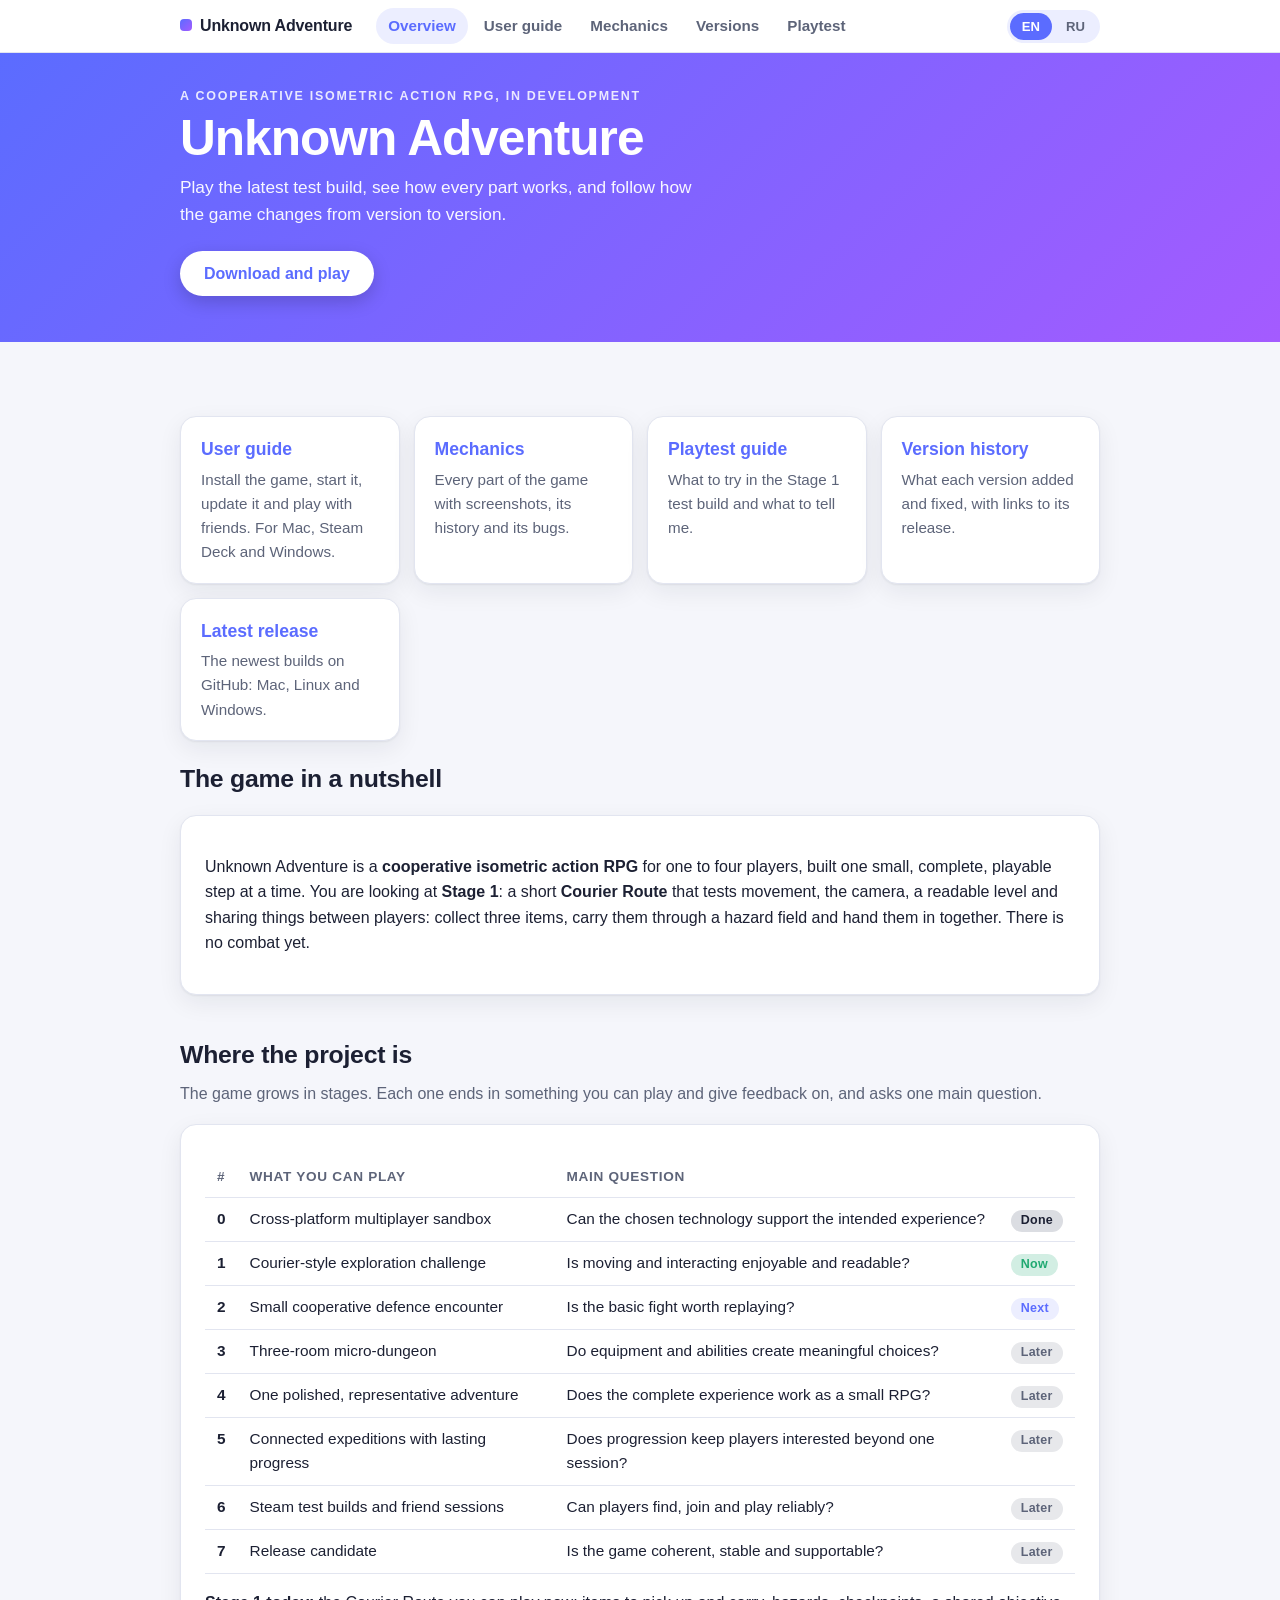
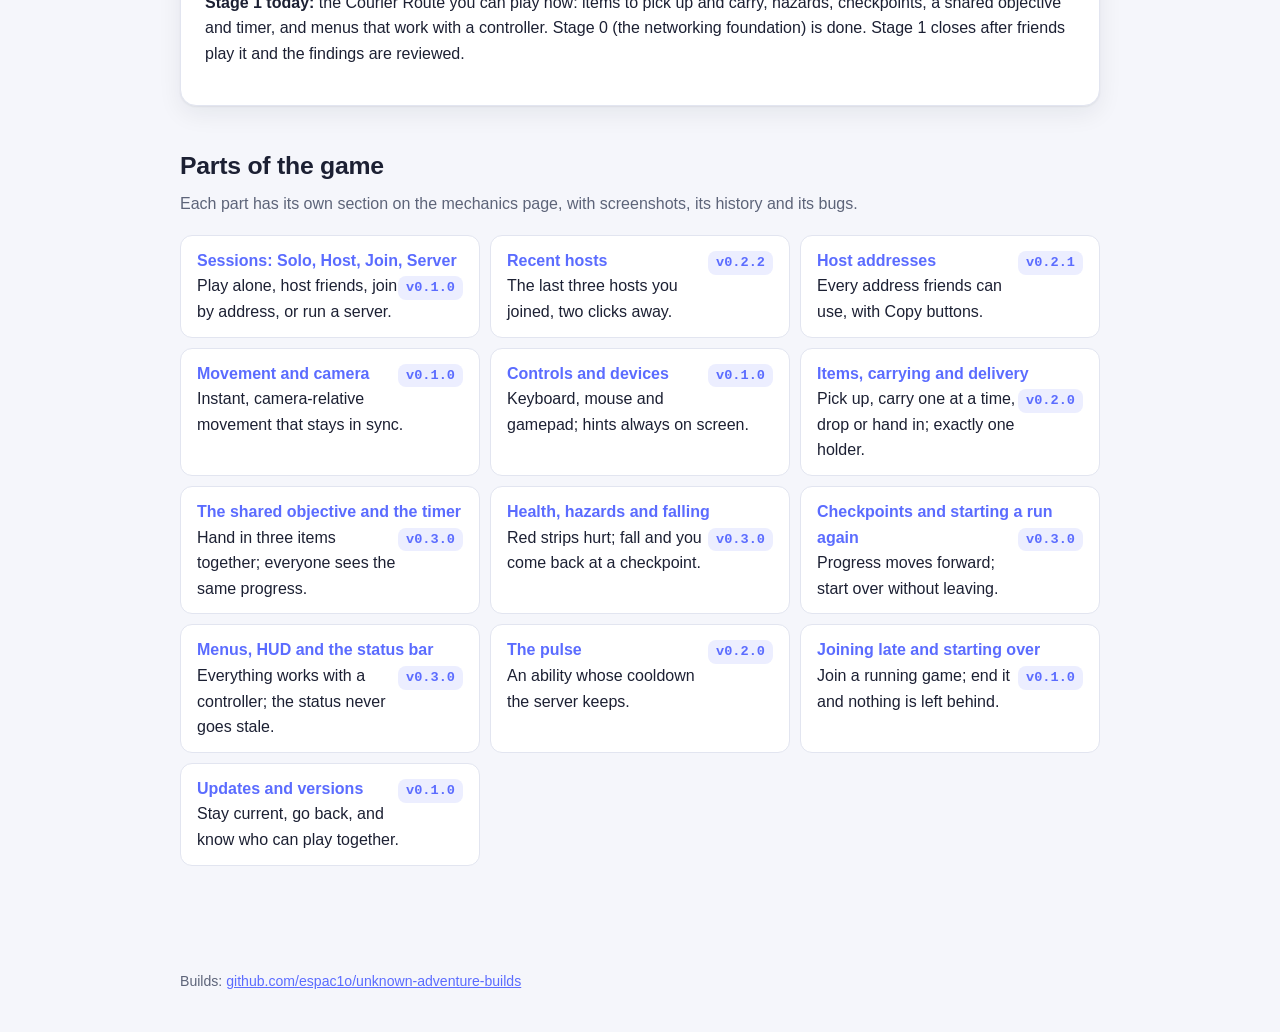
==== commit d8f7387b: "Update the site" ====
--- a/index.html
+++ b/index.html
@@ -16,6 +16,7 @@
     <a href="user_guide.html" data-nav data-i18n="nav_guide">User guide</a>
     <a href="mechanics.html" data-nav data-i18n="nav_mechanics">Mechanics</a>
     <a href="versions.html" data-nav data-i18n="nav_versions">Versions</a>
+    <a href="playtest.html" data-nav data-i18n="nav_playtest">Playtest</a>
   </div>
   <div class="lang" role="group" aria-label="Language"><button type="button" data-lang="en" aria-pressed="true">EN</button><button type="button" data-lang="ru" aria-pressed="false">RU</button></div>
 </div></nav>
@@ -32,22 +33,23 @@
 <div class="cards">
     <a class="pagecard" href="user_guide.html" data-nav><h3><span data-i18n="c_guide_h">User guide</span></h3><p data-i18n="c_guide_p">Install the game, start it, update it and play with friends. For Mac, Steam Deck and Windows.</p></a>
     <a class="pagecard" href="mechanics.html" data-nav><h3><span data-i18n="c_mech_h">Mechanics</span></h3><p data-i18n="c_mech_p">Every part of the game with screenshots, its history and its bugs.</p></a>
+    <a class="pagecard" href="playtest.html" data-nav><h3><span data-i18n="c_pt_h">Playtest guide</span></h3><p data-i18n="c_pt_p">What to try in the Stage 1 test build and what to tell me.</p></a>
     <a class="pagecard" href="versions.html" data-nav><h3><span data-i18n="c_ver_h">Version history</span></h3><p data-i18n="c_ver_p">What each version added and fixed, with links to its release.</p></a>
     <a class="pagecard" href="https://github.com/espac1o/unknown-adventure-builds/releases/latest"><h3><span data-i18n="c_dl_h">Latest release</span></h3><p data-i18n="c_dl_p">The newest builds on GitHub: Mac, Linux and Windows.</p></a>
   </div>
   <section>
     <h2 data-i18n="n_h">The game in a nutshell</h2>
-    <div class="card"><div data-i18n="n_body"><p>Unknown Adventure is a <b>cooperative isometric action RPG</b> for one to four players, built one small, complete, playable step at a time. You are looking at <b>Stage 0</b>: a multiplayer sandbox that proves the foundations (connecting, moving, sharing objects, updating) before any RPG systems are built.</p><ul><li>One player hosts; everyone else joins by address. Playing alone uses the very same rules.</li><li>Keyboard and mouse or a gamepad, from the first build.</li><li>Runs on <b>Mac</b> (Apple Silicon), <b>Steam Deck and Linux</b>, and <b>Windows</b>.</li><li>Test builds arrive as releases; each one is checked automatically before it is published.</li></ul></div></div>
+    <div class="card"><div data-i18n="n_body"><p>Unknown Adventure is a <b>cooperative isometric action RPG</b> for one to four players, built one small, complete, playable step at a time. You are looking at <b>Stage 1</b>: a short <b>Courier Route</b> that tests movement, the camera, a readable level and sharing things between players: collect three items, carry them through a hazard field and hand them in together. There is no combat yet.</p></div></div>
   </section>
   <section>
     <h2 data-i18n="r_h">Where the project is</h2>
     <p class="sub" data-i18n="r_sub">The game grows in stages. Each one ends in something you can play and give feedback on, and asks one main question.</p>
-    <div class="card"><table class="stages"><tr><th>#</th><th data-i18n="th_what">What you can play</th><th data-i18n="th_q">Main question</th><th></th></tr><tr><td>0</td><td><span data-i18n="s0_w">Cross-platform multiplayer sandbox</span></td><td><span data-i18n="s0_q">Can the chosen technology support the intended experience?</span></td><td><span class="chip now" data-i18n="chip_now">Now</span></td></tr><tr><td>1</td><td><span data-i18n="s1_w">Courier-style exploration challenge</span></td><td><span data-i18n="s1_q">Is moving and interacting enjoyable and readable?</span></td><td><span class="chip next" data-i18n="chip_next">Next</span></td></tr><tr><td>2</td><td><span data-i18n="s2_w">Small cooperative defence encounter</span></td><td><span data-i18n="s2_q">Is the basic fight worth replaying?</span></td><td><span class="chip later" data-i18n="chip_later">Later</span></td></tr><tr><td>3</td><td><span data-i18n="s3_w">Three-room micro-dungeon</span></td><td><span data-i18n="s3_q">Do equipment and abilities create meaningful choices?</span></td><td><span class="chip later" data-i18n="chip_later">Later</span></td></tr><tr><td>4</td><td><span data-i18n="s4_w">One polished, representative adventure</span></td><td><span data-i18n="s4_q">Does the complete experience work as a small RPG?</span></td><td><span class="chip later" data-i18n="chip_later">Later</span></td></tr><tr><td>5</td><td><span data-i18n="s5_w">Connected expeditions with lasting progress</span></td><td><span data-i18n="s5_q">Does progression keep players interested beyond one session?</span></td><td><span class="chip later" data-i18n="chip_later">Later</span></td></tr><tr><td>6</td><td><span data-i18n="s6_w">Steam test builds and friend sessions</span></td><td><span data-i18n="s6_q">Can players find, join and play reliably?</span></td><td><span class="chip later" data-i18n="chip_later">Later</span></td></tr><tr><td>7</td><td><span data-i18n="s7_w">Release candidate</span></td><td><span data-i18n="s7_q">Is the game coherent, stable and supportable?</span></td><td><span class="chip later" data-i18n="chip_later">Later</span></td></tr></table><p class="caption" data-i18n="r_now"><b>Stage 0 today:</b> hosting, joining and a dedicated server; movement that feels instant online; a shared ball and an ability with a cooldown; an installer with updates, rollback and a Steam Deck mode; automated checks on all of it. Still to come in this stage: a proper automated test setup and a cleanup of the shared code.</p></div>
+    <div class="card"><table class="stages"><tr><th>#</th><th data-i18n="th_what">What you can play</th><th data-i18n="th_q">Main question</th><th></th></tr><tr><td>0</td><td><span data-i18n="s0_w">Cross-platform multiplayer sandbox</span></td><td><span data-i18n="s0_q">Can the chosen technology support the intended experience?</span></td><td><span class="chip done" data-i18n="chip_done">Done</span></td></tr><tr><td>1</td><td><span data-i18n="s1_w">Courier-style exploration challenge</span></td><td><span data-i18n="s1_q">Is moving and interacting enjoyable and readable?</span></td><td><span class="chip now" data-i18n="chip_now">Now</span></td></tr><tr><td>2</td><td><span data-i18n="s2_w">Small cooperative defence encounter</span></td><td><span data-i18n="s2_q">Is the basic fight worth replaying?</span></td><td><span class="chip next" data-i18n="chip_next">Next</span></td></tr><tr><td>3</td><td><span data-i18n="s3_w">Three-room micro-dungeon</span></td><td><span data-i18n="s3_q">Do equipment and abilities create meaningful choices?</span></td><td><span class="chip later" data-i18n="chip_later">Later</span></td></tr><tr><td>4</td><td><span data-i18n="s4_w">One polished, representative adventure</span></td><td><span data-i18n="s4_q">Does the complete experience work as a small RPG?</span></td><td><span class="chip later" data-i18n="chip_later">Later</span></td></tr><tr><td>5</td><td><span data-i18n="s5_w">Connected expeditions with lasting progress</span></td><td><span data-i18n="s5_q">Does progression keep players interested beyond one session?</span></td><td><span class="chip later" data-i18n="chip_later">Later</span></td></tr><tr><td>6</td><td><span data-i18n="s6_w">Steam test builds and friend sessions</span></td><td><span data-i18n="s6_q">Can players find, join and play reliably?</span></td><td><span class="chip later" data-i18n="chip_later">Later</span></td></tr><tr><td>7</td><td><span data-i18n="s7_w">Release candidate</span></td><td><span data-i18n="s7_q">Is the game coherent, stable and supportable?</span></td><td><span class="chip later" data-i18n="chip_later">Later</span></td></tr></table><p data-i18n="r_now"><b>Stage 1 today:</b> the Courier Route you can play now: items to pick up and carry, hazards, checkpoints, a shared objective and timer, and menus that work with a controller. Stage 0 (the networking foundation) is done. Stage 1 closes after friends play it and the findings are reviewed.</p></div>
   </section>
   <section>
     <h2 data-i18n="pt_h">Parts of the game</h2>
     <p class="sub" data-i18n="pt_sub">Each part has its own section on the mechanics page, with screenshots, its history and its bugs.</p>
-    <ul class="partlist"><li><a href="mechanics.html#sessions" data-nav><span data-i18n="pt_sessions_h">Sessions: Solo, Host, Join, Server</span></a> <span class="since"><a class="tag" href="https://github.com/espac1o/unknown-adventure-builds/releases/tag/v0.1.0">v0.1.0</a></span><br><span data-i18n="pt_sessions_d">Play alone, host friends, join by address, or run a server.</span></li><li><a href="mechanics.html#recent" data-nav><span data-i18n="pt_recent_h">Recent hosts</span></a> <span class="since"><a class="tag" href="https://github.com/espac1o/unknown-adventure-builds/releases/tag/v0.2.2">v0.2.2</a></span><br><span data-i18n="pt_recent_d">The last three hosts you joined, two clicks away.</span></li><li><a href="mechanics.html#addresses" data-nav><span data-i18n="pt_addresses_h">Host addresses</span></a> <span class="since"><a class="tag" href="https://github.com/espac1o/unknown-adventure-builds/releases/tag/v0.2.1">v0.2.1</a></span><br><span data-i18n="pt_addresses_d">Every address friends can use, with Copy buttons.</span></li><li><a href="mechanics.html#movement" data-nav><span data-i18n="pt_movement_h">Movement and camera</span></a> <span class="since"><a class="tag" href="https://github.com/espac1o/unknown-adventure-builds/releases/tag/v0.1.0">v0.1.0</a></span><br><span data-i18n="pt_movement_d">Instant, camera-relative movement that stays in sync.</span></li><li><a href="mechanics.html#controls" data-nav><span data-i18n="pt_controls_h">Controls and devices</span></a> <span class="since"><a class="tag" href="https://github.com/espac1o/unknown-adventure-builds/releases/tag/v0.1.0">v0.1.0</a></span><br><span data-i18n="pt_controls_d">Keyboard, mouse and gamepad; hints always on screen.</span></li><li><a href="mechanics.html#ball" data-nav><span data-i18n="pt_ball_h">The shared ball</span></a> <span class="since"><a class="tag" href="https://github.com/espac1o/unknown-adventure-builds/releases/tag/v0.2.0">v0.2.0</a></span><br><span data-i18n="pt_ball_d">Grab it, carry it, drop it; exactly one holder.</span></li><li><a href="mechanics.html#pulse" data-nav><span data-i18n="pt_pulse_h">The pulse</span></a> <span class="since"><a class="tag" href="https://github.com/espac1o/unknown-adventure-builds/releases/tag/v0.2.0">v0.2.0</a></span><br><span data-i18n="pt_pulse_d">An ability whose cooldown the server keeps.</span></li><li><a href="mechanics.html#state" data-nav><span data-i18n="pt_state_h">Joining late and starting over</span></a> <span class="since"><a class="tag" href="https://github.com/espac1o/unknown-adventure-builds/releases/tag/v0.1.0">v0.1.0</a></span><br><span data-i18n="pt_state_d">Join a running game; end it and nothing is left behind.</span></li><li><a href="mechanics.html#updates" data-nav><span data-i18n="pt_updates_h">Updates and versions</span></a> <span class="since"><a class="tag" href="https://github.com/espac1o/unknown-adventure-builds/releases/tag/v0.1.0">v0.1.0</a></span><br><span data-i18n="pt_updates_d">Stay current, go back, and know who can play together.</span></li></ul>
+    <ul class="partlist"><li><a href="mechanics.html#sessions" data-nav><span data-i18n="pt_sessions_h">Sessions: Solo, Host, Join, Server</span></a> <span class="since"><a class="tag" href="https://github.com/espac1o/unknown-adventure-builds/releases/tag/v0.1.0">v0.1.0</a></span><br><span data-i18n="pt_sessions_d">Play alone, host friends, join by address, or run a server.</span></li><li><a href="mechanics.html#recent" data-nav><span data-i18n="pt_recent_h">Recent hosts</span></a> <span class="since"><a class="tag" href="https://github.com/espac1o/unknown-adventure-builds/releases/tag/v0.2.2">v0.2.2</a></span><br><span data-i18n="pt_recent_d">The last three hosts you joined, two clicks away.</span></li><li><a href="mechanics.html#addresses" data-nav><span data-i18n="pt_addresses_h">Host addresses</span></a> <span class="since"><a class="tag" href="https://github.com/espac1o/unknown-adventure-builds/releases/tag/v0.2.1">v0.2.1</a></span><br><span data-i18n="pt_addresses_d">Every address friends can use, with Copy buttons.</span></li><li><a href="mechanics.html#movement" data-nav><span data-i18n="pt_movement_h">Movement and camera</span></a> <span class="since"><a class="tag" href="https://github.com/espac1o/unknown-adventure-builds/releases/tag/v0.1.0">v0.1.0</a></span><br><span data-i18n="pt_movement_d">Instant, camera-relative movement that stays in sync.</span></li><li><a href="mechanics.html#controls" data-nav><span data-i18n="pt_controls_h">Controls and devices</span></a> <span class="since"><a class="tag" href="https://github.com/espac1o/unknown-adventure-builds/releases/tag/v0.1.0">v0.1.0</a></span><br><span data-i18n="pt_controls_d">Keyboard, mouse and gamepad; hints always on screen.</span></li><li><a href="mechanics.html#items" data-nav><span data-i18n="pt_items_h">Items, carrying and delivery</span></a> <span class="since"><a class="tag" href="https://github.com/espac1o/unknown-adventure-builds/releases/tag/v0.2.0">v0.2.0</a></span><br><span data-i18n="pt_items_d">Pick up, carry one at a time, drop or hand in; exactly one holder.</span></li><li><a href="mechanics.html#objective" data-nav><span data-i18n="pt_objective_h">The shared objective and the timer</span></a> <span class="since"><a class="tag" href="https://github.com/espac1o/unknown-adventure-builds/releases/tag/v0.3.0">v0.3.0</a></span><br><span data-i18n="pt_objective_d">Hand in three items together; everyone sees the same progress.</span></li><li><a href="mechanics.html#hazards" data-nav><span data-i18n="pt_hazards_h">Health, hazards and falling</span></a> <span class="since"><a class="tag" href="https://github.com/espac1o/unknown-adventure-builds/releases/tag/v0.3.0">v0.3.0</a></span><br><span data-i18n="pt_hazards_d">Red strips hurt; fall and you come back at a checkpoint.</span></li><li><a href="mechanics.html#checkpoints" data-nav><span data-i18n="pt_checkpoints_h">Checkpoints and starting a run again</span></a> <span class="since"><a class="tag" href="https://github.com/espac1o/unknown-adventure-builds/releases/tag/v0.3.0">v0.3.0</a></span><br><span data-i18n="pt_checkpoints_d">Progress moves forward; start over without leaving.</span></li><li><a href="mechanics.html#menus" data-nav><span data-i18n="pt_menus_h">Menus, HUD and the status bar</span></a> <span class="since"><a class="tag" href="https://github.com/espac1o/unknown-adventure-builds/releases/tag/v0.3.0">v0.3.0</a></span><br><span data-i18n="pt_menus_d">Everything works with a controller; the status never goes stale.</span></li><li><a href="mechanics.html#pulse" data-nav><span data-i18n="pt_pulse_h">The pulse</span></a> <span class="since"><a class="tag" href="https://github.com/espac1o/unknown-adventure-builds/releases/tag/v0.2.0">v0.2.0</a></span><br><span data-i18n="pt_pulse_d">An ability whose cooldown the server keeps.</span></li><li><a href="mechanics.html#state" data-nav><span data-i18n="pt_state_h">Joining late and starting over</span></a> <span class="since"><a class="tag" href="https://github.com/espac1o/unknown-adventure-builds/releases/tag/v0.1.0">v0.1.0</a></span><br><span data-i18n="pt_state_d">Join a running game; end it and nothing is left behind.</span></li><li><a href="mechanics.html#updates" data-nav><span data-i18n="pt_updates_h">Updates and versions</span></a> <span class="since"><a class="tag" href="https://github.com/espac1o/unknown-adventure-builds/releases/tag/v0.1.0">v0.1.0</a></span><br><span data-i18n="pt_updates_d">Stay current, go back, and know who can play together.</span></li></ul>
   </section>
 </main>
 
@@ -60,23 +62,26 @@
     c_guide_p: `Установка, запуск, обновление и игра с друзьями. Для Mac, Steam Deck и Windows.`,
     c_mech_h: `Механики`,
     c_mech_p: `Каждая часть игры со скриншотами, историей и найденными ошибками.`,
+    c_pt_h: `Руководство по плейтесту`,
+    c_pt_p: `Что попробовать в тестовой сборке этапа 1 и что мне рассказать.`,
     c_ver_h: `История версий`,
     c_ver_p: `Что добавила и исправила каждая версия, со ссылками на релизы.`,
     c_dl_h: `Последний релиз`,
     c_dl_p: `Самые новые сборки на GitHub: Mac, Linux и Windows.`,
     n_h: `Игра в двух словах`,
-    n_body: `<p>Unknown Adventure — это <b>кооперативная изометрическая экшен-RPG</b> для одного–четырёх игроков, которую делают маленькими, законченными и играбельными шагами. Сейчас вы смотрите на <b>этап 0</b>: сетевую песочницу, которая проверяет фундамент (подключение, движение, общие предметы, обновления) ещё до создания RPG-систем.</p><ul><li>Один игрок хостит, остальные подключаются по адресу. Игра в одиночку использует те же самые правила.</li><li>Клавиатура и мышь или геймпад — с первой же сборки.</li><li>Работает на <b>Mac</b> (Apple Silicon), <b>Steam Deck и Linux</b> и <b>Windows</b>.</li><li>Тестовые сборки выходят как релизы; каждая автоматически проверяется перед публикацией.</li></ul>`,
+    n_body: `<p>Unknown Adventure — это <b>кооперативная изометрическая экшен-RPG</b> для одного-четырёх игроков, которая создаётся маленькими законченными играбельными шагами. Сейчас вы смотрите на <b>этап 1</b>: короткий <b>Courier Route</b>, который проверяет движение, камеру, читаемость уровня и общие предметы: соберите три предмета, пронесите их через поле опасностей и сдайте вместе. Боёв пока нет.</p>`,
     s0_w: `Кроссплатформенная сетевая песочница`,
     s0_q: `Способна ли выбранная технология обеспечить задуманный опыт?`,
-    chip_now: `Сейчас`,
+    chip_done: `Готово`,
     s1_w: `Испытание на исследование в духе курьера`,
     s1_q: `Приятно ли двигаться и взаимодействовать, и понятно ли это?`,
-    chip_next: `Далее`,
+    chip_now: `Сейчас`,
     s2_w: `Небольшая кооперативная оборона`,
     s2_q: `Стоит ли основная схватка того, чтобы играть её снова?`,
-    chip_later: `Позже`,
+    chip_next: `Далее`,
     s3_w: `Микроподземелье из трёх комнат`,
     s3_q: `Создают ли снаряжение и способности значимый выбор?`,
+    chip_later: `Позже`,
     s4_w: `Одно отполированное показательное приключение`,
     s4_q: `Работает ли целостный опыт как небольшая RPG?`,
     s5_w: `Связанные экспедиции с долгим прогрессом`,
@@ -87,7 +92,7 @@
     s7_q: `Целостна ли, стабильна ли игра и можно ли её поддерживать?`,
     r_h: `На каком этапе проект`,
     r_sub: `Игра растёт этапами. Каждый заканчивается тем, во что можно поиграть и оставить отзыв, и задаёт один главный вопрос.`,
-    r_now: `<b>Этап 0 сегодня:</b> хост, подключение и выделенный сервер; движение, которое ощущается мгновенным онлайн; общий шар и способность с перезарядкой; установщик с обновлениями, откатом и режимом для Steam Deck; автоматические проверки всего этого. В этом этапе ещё впереди: полноценная автоматическая тестовая среда и наведение порядка в общем коде.`,
+    r_now: `<b>Этап 1 сегодня:</b> маршрут Courier Route, в который можно играть сейчас: предметы, которые можно взять и нести, опасности, чекпоинты, общая цель с таймером и меню, работающие с геймпадом. Этап 0 (сетевой фундамент) завершён. Этап 1 закончится, когда друзья поиграют и выводы будут разобраны.`,
     th_what: `Во что можно играть`,
     th_q: `Главный вопрос`,
     pt_sessions_h: `Сессии: Solo, Host, Join, Server`,
@@ -100,8 +105,16 @@
     pt_movement_d: `Мгновенное движение относительно камеры, которое остаётся синхронным.`,
     pt_controls_h: `Управление и устройства`,
     pt_controls_d: `Клавиатура, мышь и геймпад; подсказки всегда на экране.`,
-    pt_ball_h: `Общий шар`,
-    pt_ball_d: `Возьмите, несите, бросьте; ровно один владелец.`,
+    pt_items_h: `Предметы, ноши и сдача`,
+    pt_items_d: `Возьмите, несите по одному, бросьте или сдайте; ровно один владелец.`,
+    pt_objective_h: `Общая цель и таймер`,
+    pt_objective_d: `Сдайте три предмета вместе; все видят один и тот же прогресс.`,
+    pt_hazards_h: `Здоровье, опасности и падение`,
+    pt_hazards_d: `Красные полосы ранят; упали, и вы возвращаетесь на чекпоинте.`,
+    pt_checkpoints_h: `Чекпоинты и новый забег`,
+    pt_checkpoints_d: `Прогресс идёт вперёд; начните заново, не выходя.`,
+    pt_menus_h: `Меню, интерфейс и строка состояния`,
+    pt_menus_d: `Всё работает с геймпада; состояние не залипает.`,
     pt_pulse_h: `Импульс`,
     pt_pulse_d: `Способность, перезарядку которой считает сервер.`,
     pt_state_h: `Позднее подключение и новый старт`,
--- a/assets/style.css
+++ b/assets/style.css
@@ -165,6 +165,7 @@
 a.pagecard p { margin: 0; color: var(--muted); font-size: .95rem; }
 .chip { display: inline-block; border-radius: 999px; padding: 1px 10px; font-size: .78rem; font-weight: 700; letter-spacing: .02em; }
 .chip.now { background: color-mix(in srgb, var(--ok) 20%, var(--surface)); color: var(--ok); }
+.chip.done { background: color-mix(in srgb, var(--muted) 22%, var(--surface)); color: var(--text); }
 .chip.next { background: var(--accent-soft); color: var(--accent); }
 .chip.later { background: color-mix(in srgb, var(--muted) 15%, var(--surface)); color: var(--muted); }
 .partlist { display: grid; grid-template-columns: repeat(auto-fit, minmax(280px, 1fr)); gap: 10px; padding: 0; list-style: none; margin: 14px 0; }
